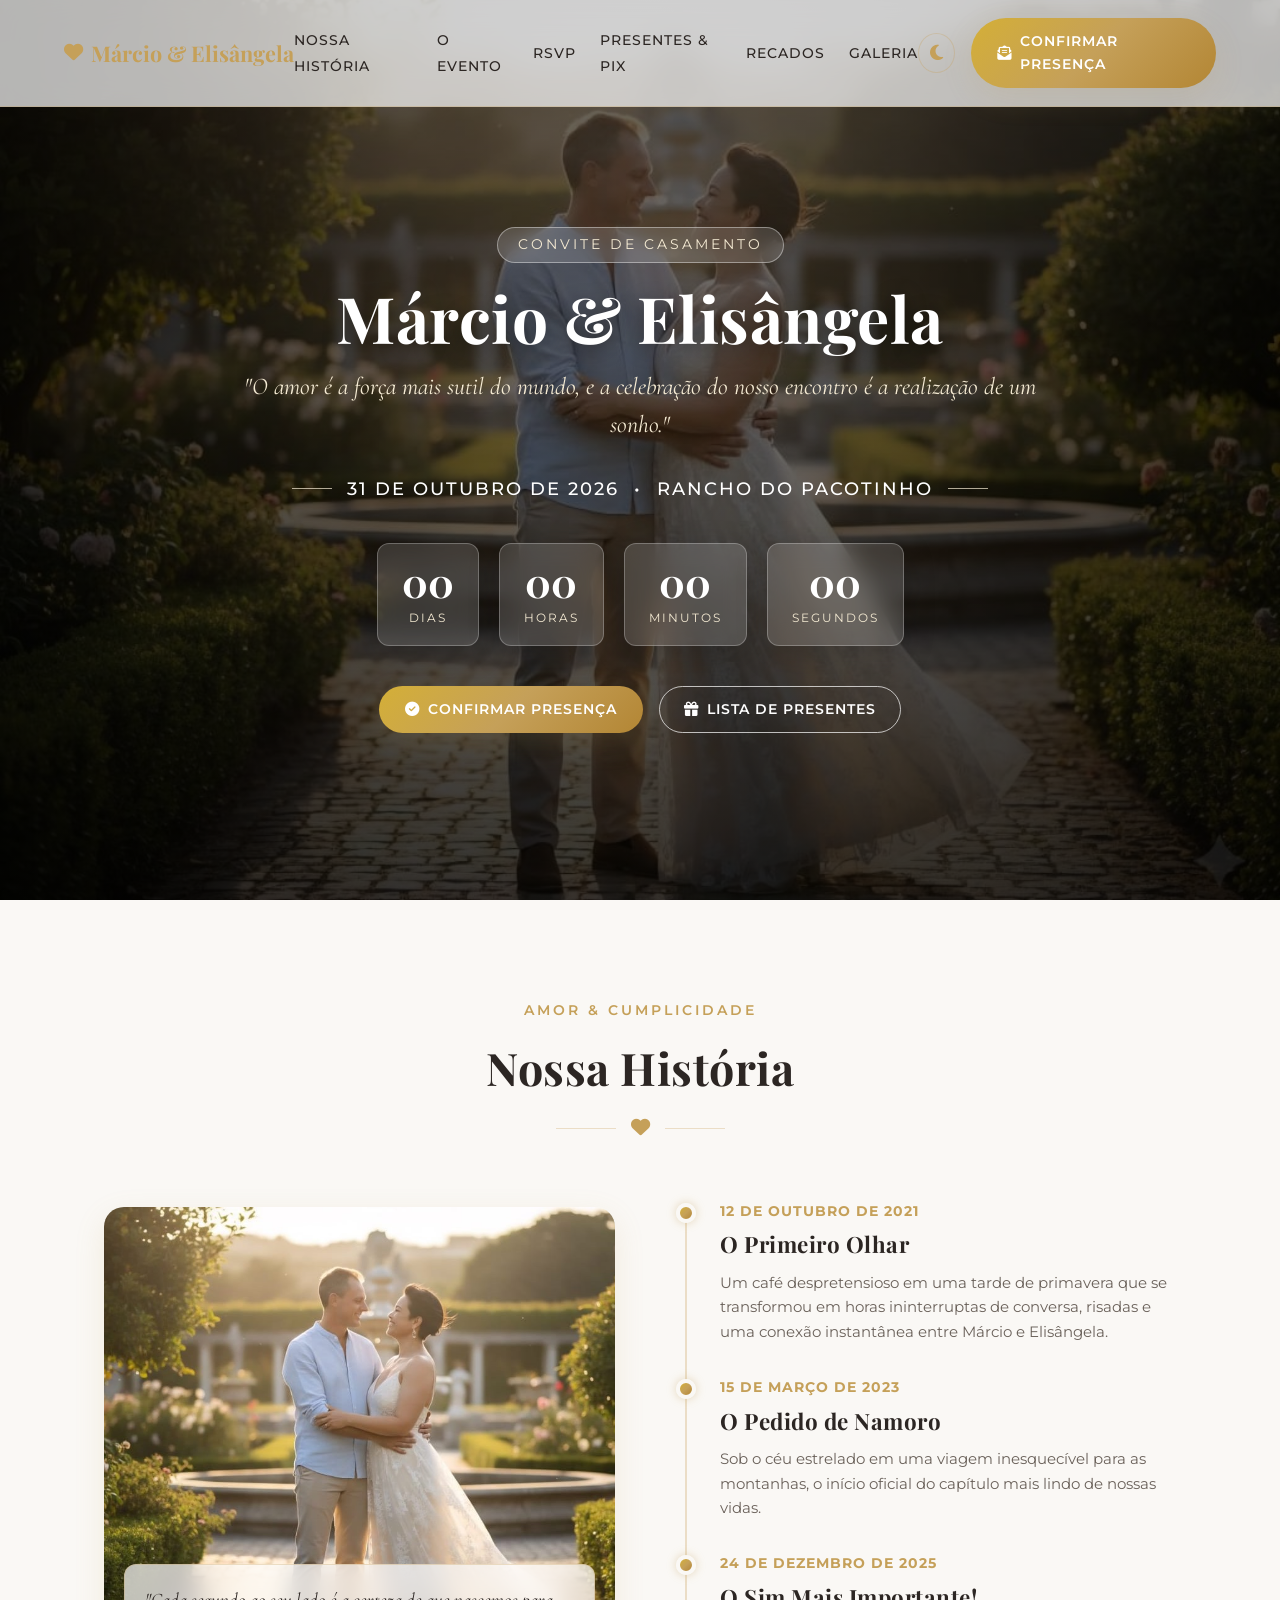
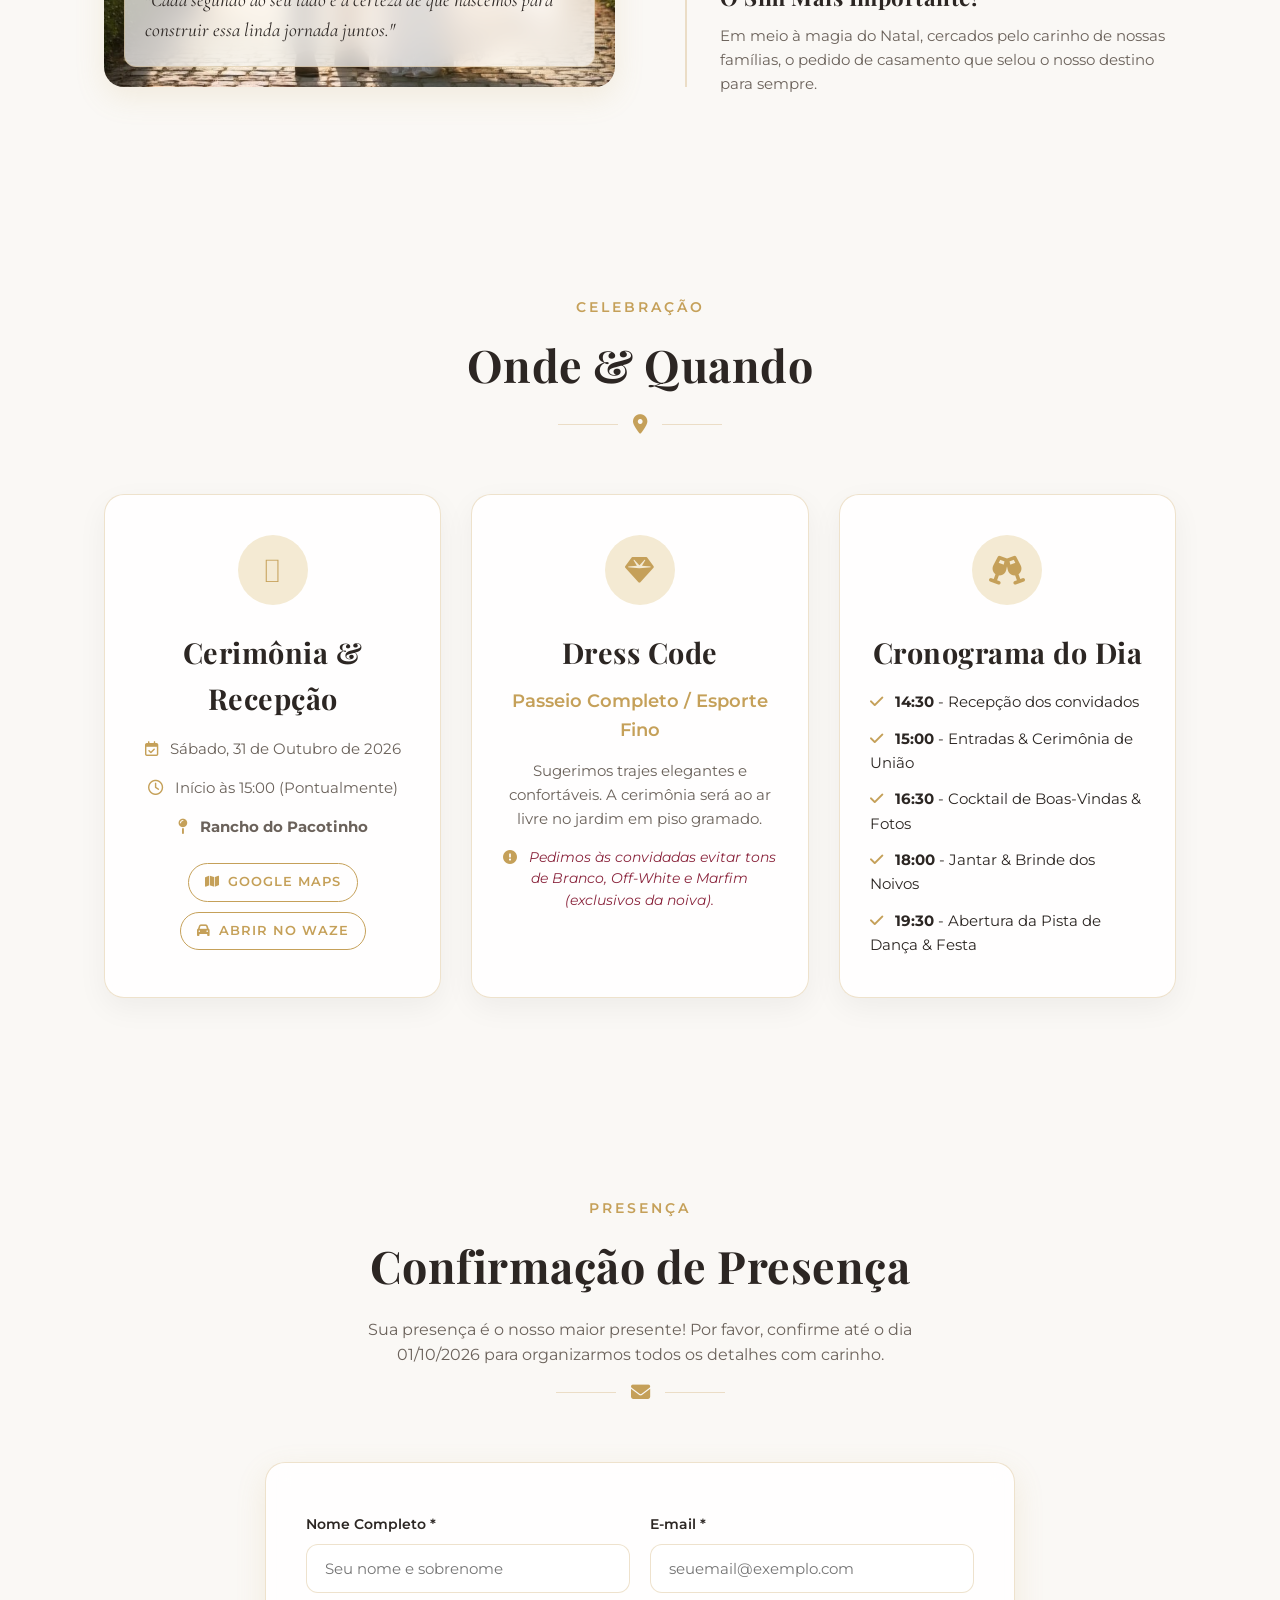
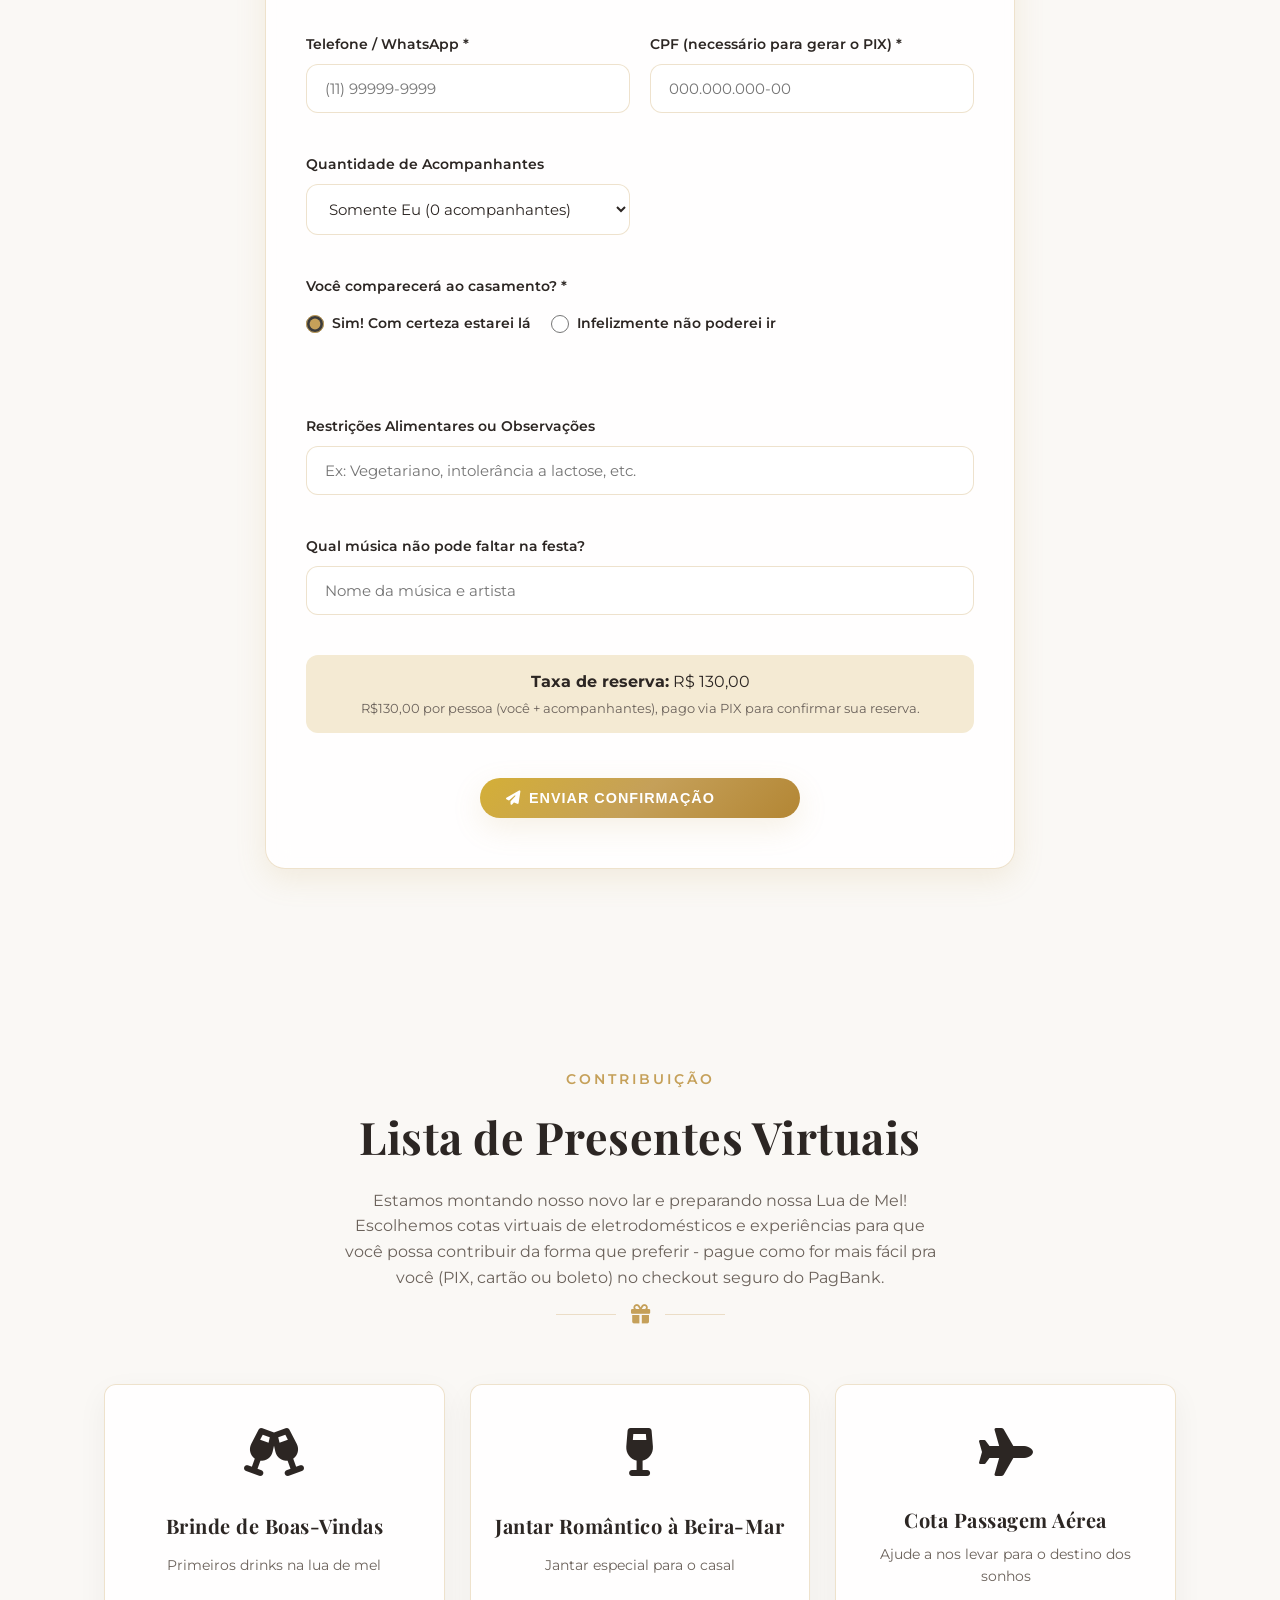
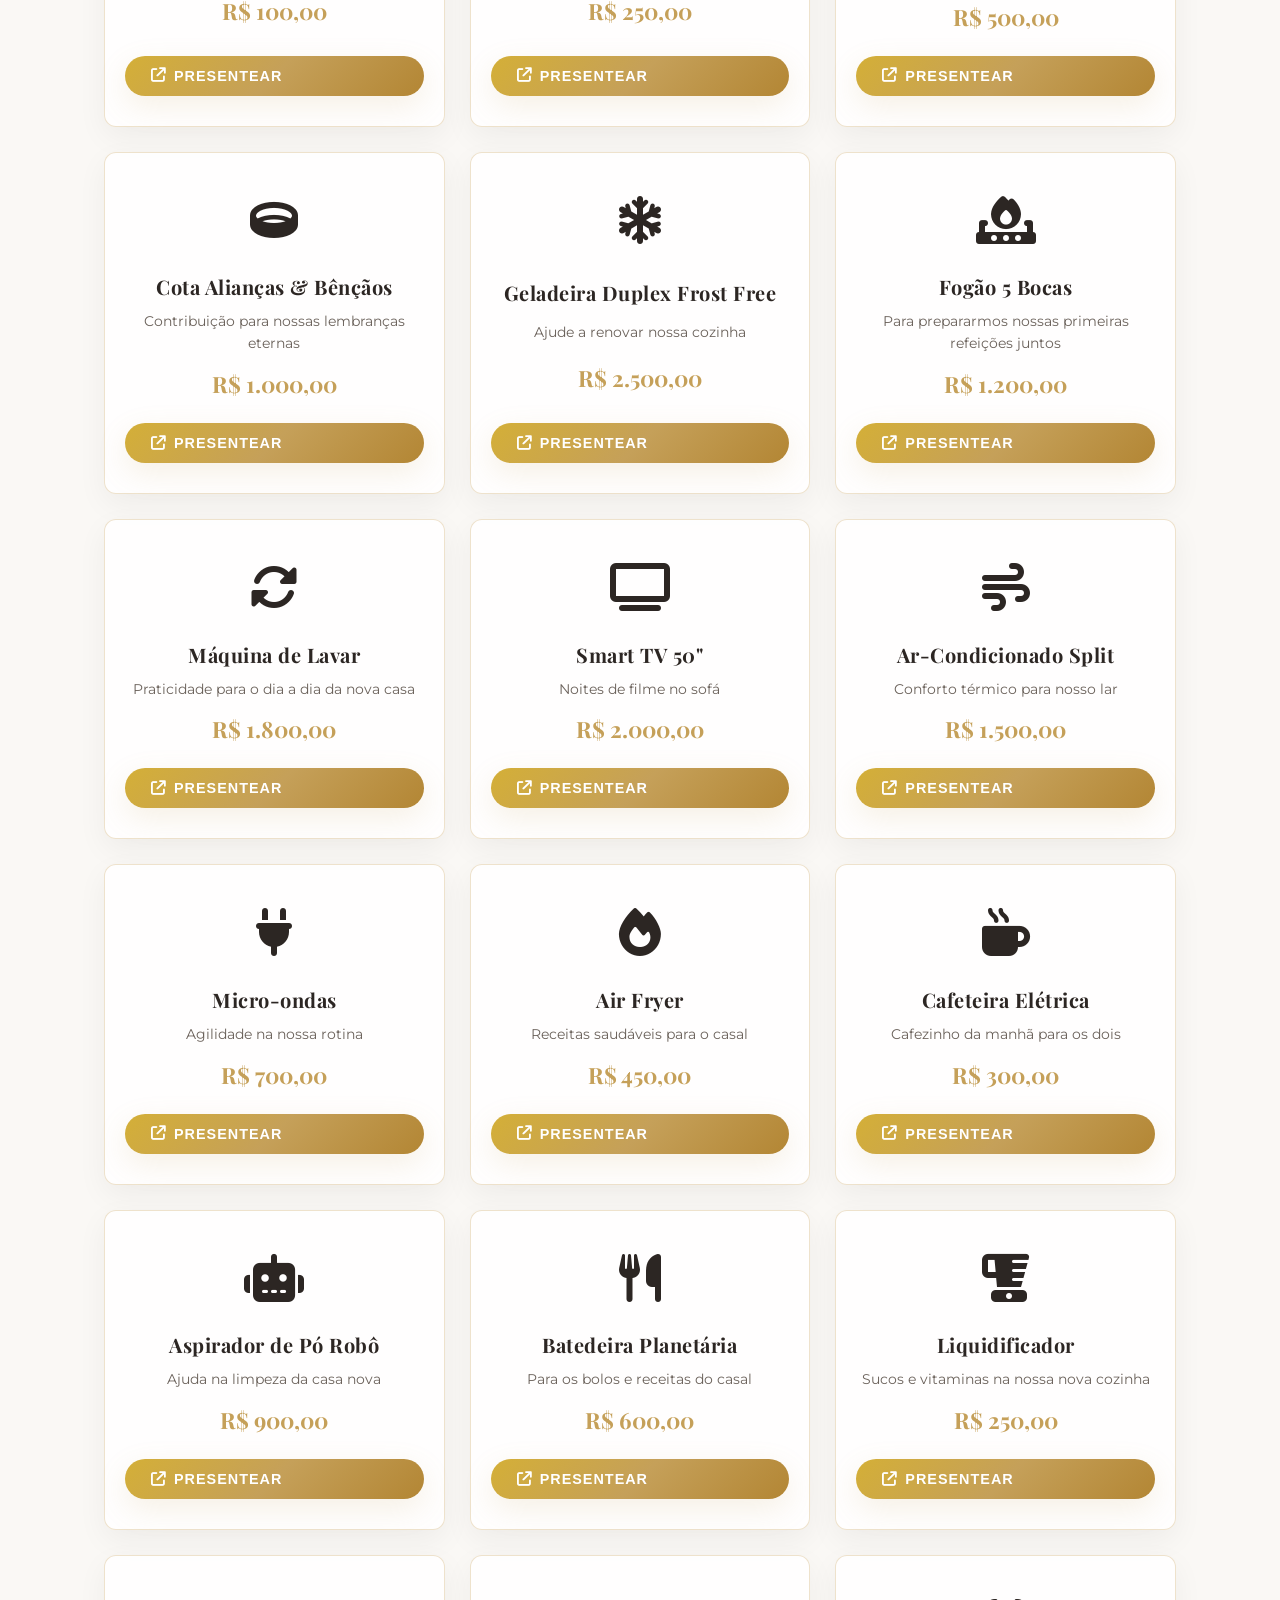
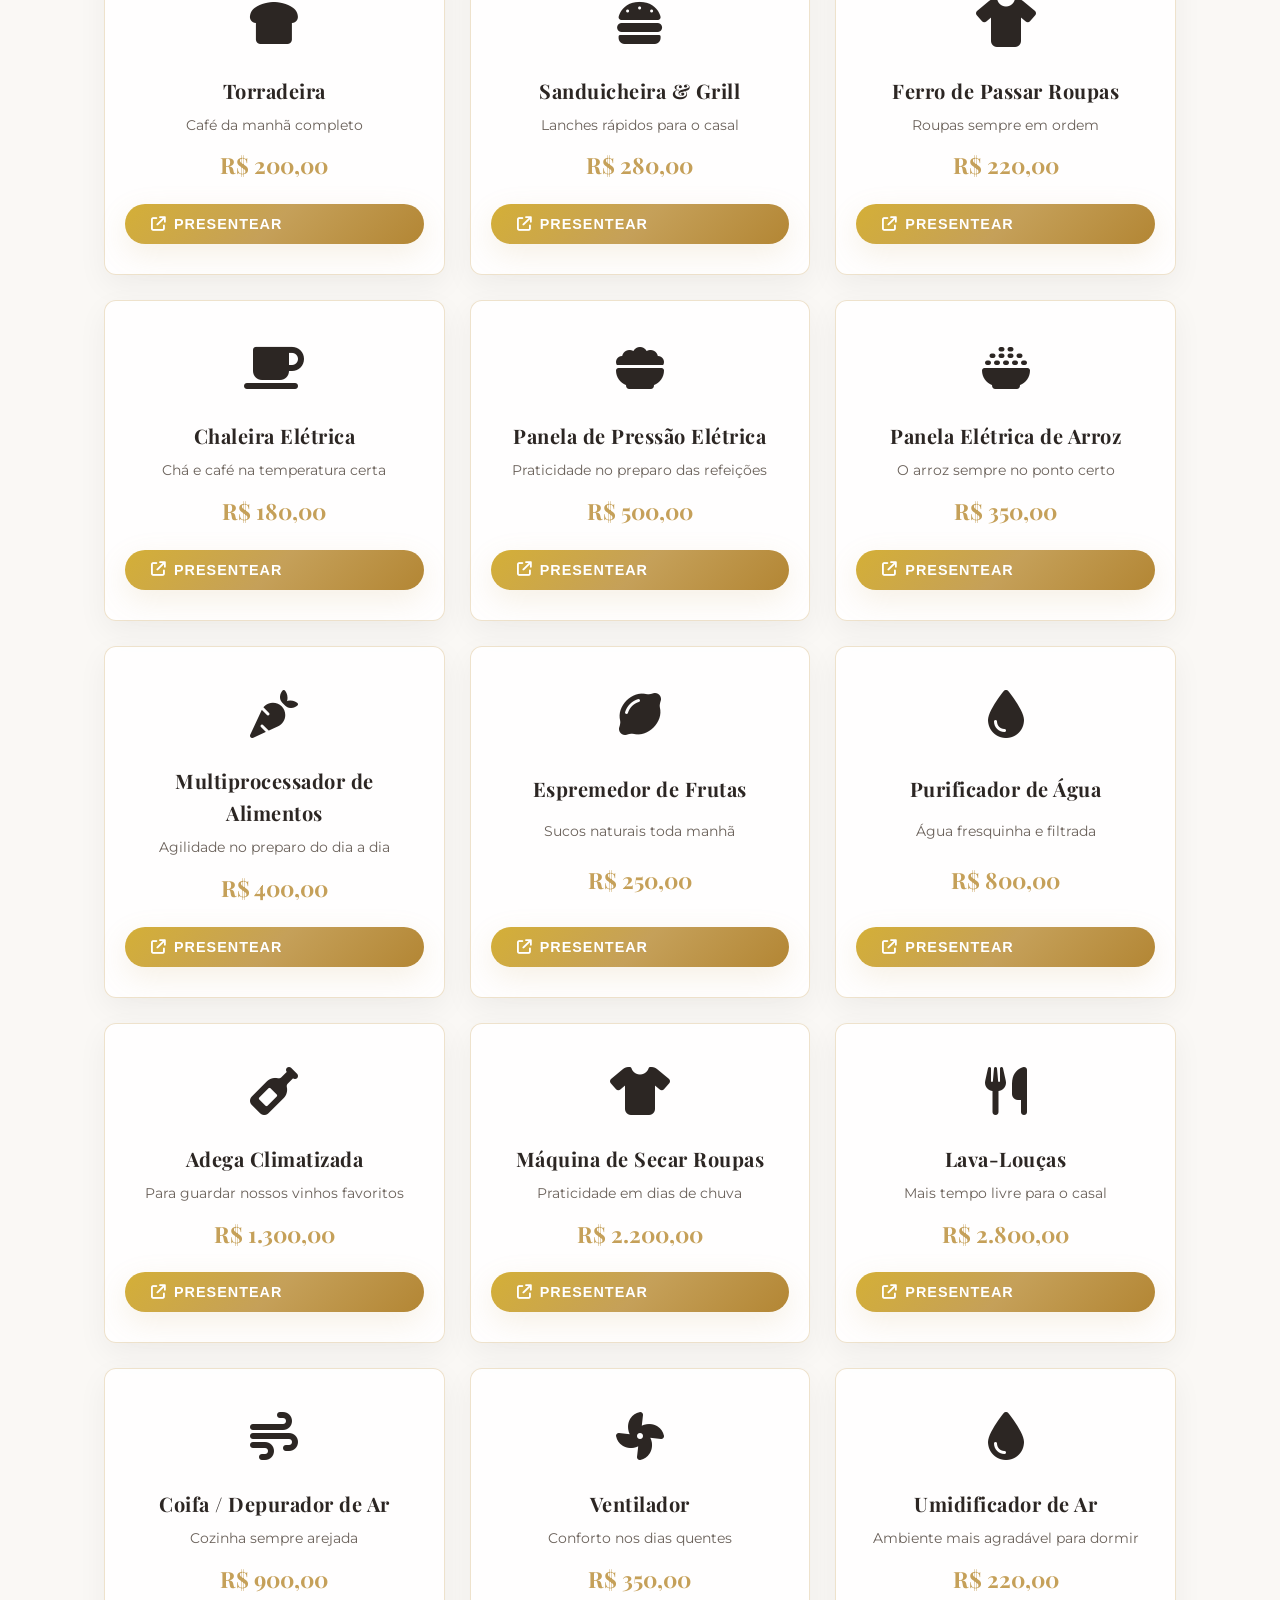
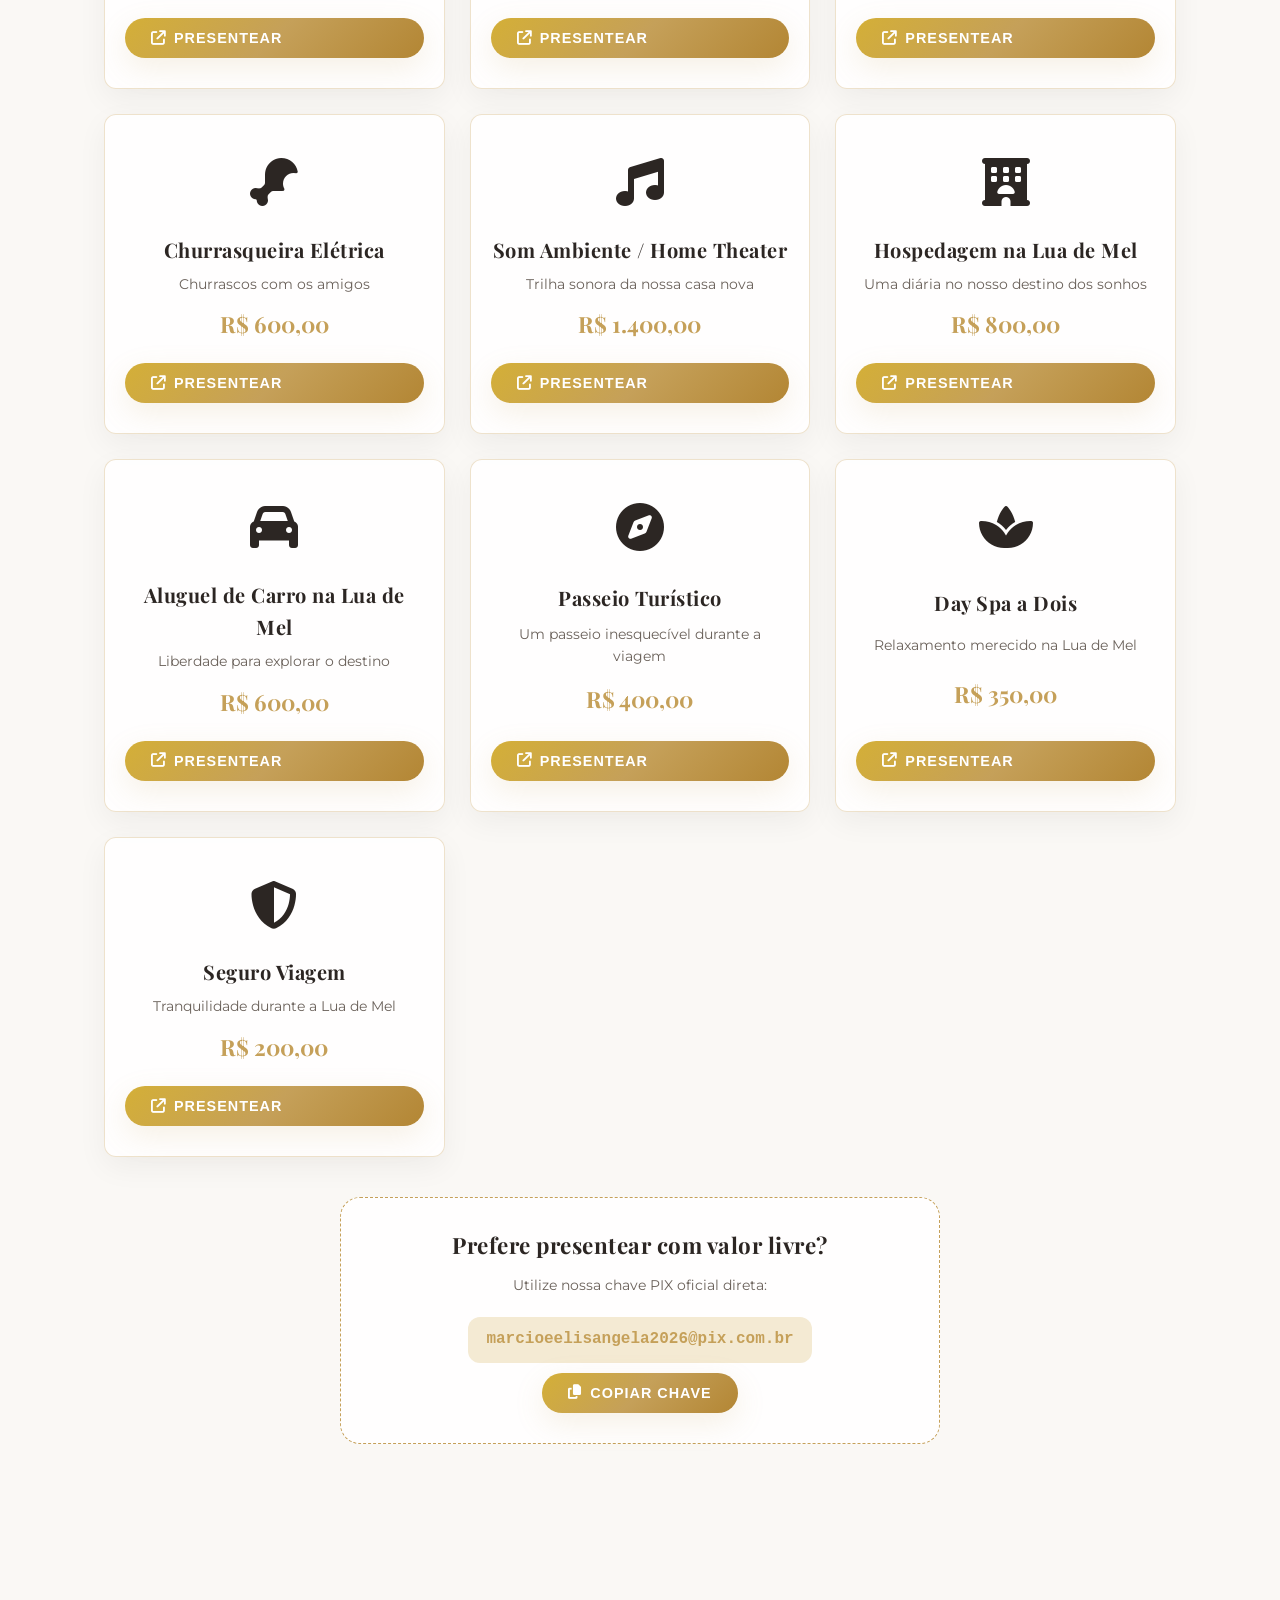
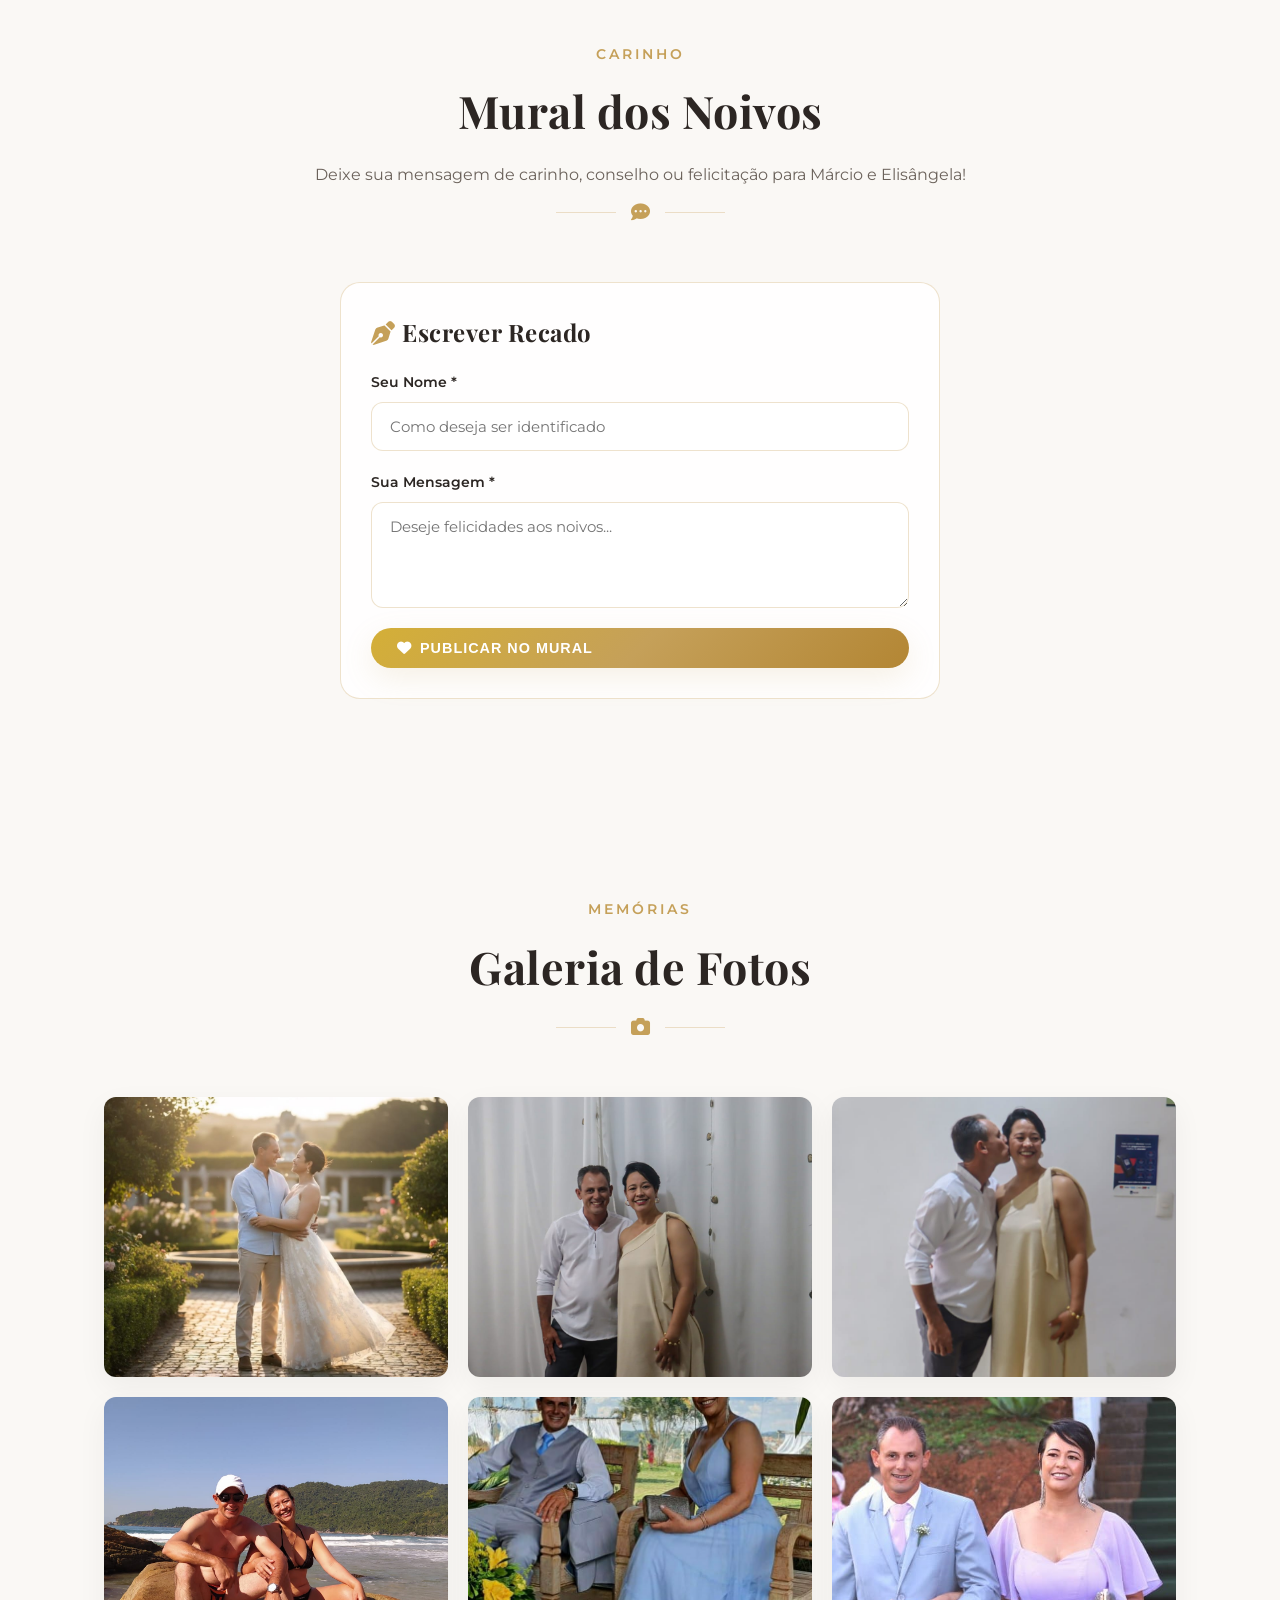
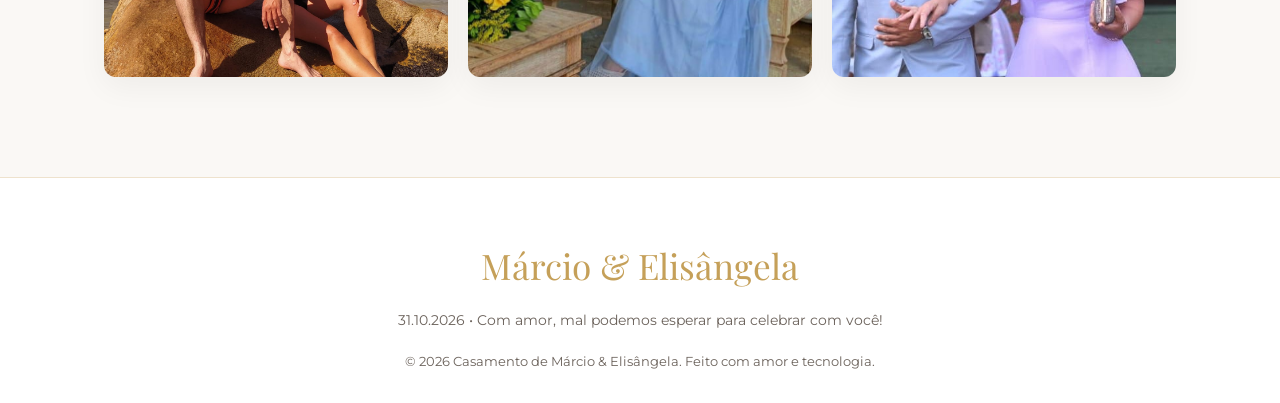
==== index.html @ 67a73fd5 "Site do casamento Márcio & Elisângela: RSVP com pagamento, presentes com PIX/checkout PagBank, mural" ====
<!DOCTYPE html>
<html lang="pt-BR" data-theme="light">
<head>
  <meta charset="UTF-8">
  <meta name="viewport" content="width=device-width, initial-scale=1.0">
  <title>Casamento de Márcio & Elisângela - Nossa União</title>
  <meta name="description" content="Site oficial do casamento de Márcio & Elisângela. Confirme sua presença (RSVP), veja a lista de presentes, local da cerimônia e mural dos noivos.">
  
  <!-- Font Awesome Icons -->
  <link rel="stylesheet" href="https://cdnjs.cloudflare.com/ajax/libs/font-awesome/6.4.0/css/all.min.css">
  
  <!-- Custom CSS -->
  <link rel="stylesheet" href="styles.css">
</head>
<body>

  <!-- Navigation Bar -->
  <header>
    <nav class="navbar" id="navbar">
      <a href="#hero" class="nav-brand">
        <i class="fa-solid fa-heart" style="font-size: 1.2rem;"></i> Márcio & Elisângela
      </a>
      
      <button class="mobile-toggle" id="mobile-toggle" aria-label="Abrir Menu">
        <i class="fa-solid fa-bars"></i>
      </button>

      <ul class="nav-links" id="nav-links">
        <li><a href="#historia">Nossa História</a></li>
        <li><a href="#evento">O Evento</a></li>
        <li><a href="#rsvp">RSVP</a></li>
        <li><a href="#presentes">Presentes & PIX</a></li>
        <li><a href="#mural">Recados</a></li>
        <li><a href="#galeria">Galeria</a></li>
      </ul>

      <div class="nav-actions">
        <button class="btn-theme" id="theme-toggle" title="Alternar Modo Escuro / Claro">
          <i class="fa-solid fa-moon"></i>
        </button>
        <a href="#rsvp" class="btn-primary" id="nav-rsvp-btn">
          <i class="fa-solid fa-envelope-open-text"></i> Confirmar Presença
        </a>
      </div>
    </nav>
  </header>

  <!-- Hero Section -->
  <section class="hero" id="hero">
    <div class="hero-overlay"></div>
    <div class="hero-content">
      <span class="hero-badge">CONVITE DE CASAMENTO</span>
      <h1 class="hero-title">Márcio & Elisângela</h1>
      <p class="hero-subtitle">"O amor é a força mais sutil do mundo, e a celebração do nosso encontro é a realização de um sonho."</p>
      
      <div class="hero-date">
        <span>31 de Outubro de 2026</span>
        <span>•</span>
        <span>Rancho do Pacotinho</span>
      </div>

      <!-- Live Countdown -->
      <div class="countdown-container">
        <div class="countdown-box">
          <div class="countdown-number" id="cd-days">00</div>
          <div class="countdown-label">Dias</div>
        </div>
        <div class="countdown-box">
          <div class="countdown-number" id="cd-hours">00</div>
          <div class="countdown-label">Horas</div>
        </div>
        <div class="countdown-box">
          <div class="countdown-number" id="cd-minutes">00</div>
          <div class="countdown-label">Minutos</div>
        </div>
        <div class="countdown-box">
          <div class="countdown-number" id="cd-seconds">00</div>
          <div class="countdown-label">Segundos</div>
        </div>
      </div>

      <div style="display: flex; justify-content: center; gap: 16px; flex-wrap: wrap;">
        <a href="#rsvp" class="btn-primary">
          <i class="fa-solid fa-check-circle"></i> Confirmar Presença
        </a>
        <a href="#presentes" class="btn-secondary" style="color: #FFF; border-color: rgba(255,255,255,0.7);">
          <i class="fa-solid fa-gift"></i> Lista de Presentes
        </a>
      </div>
    </div>
  </section>

  <!-- Nossa História Section -->
  <section class="section" id="historia">
    <div class="section-header">
      <span class="section-tag">AMOR & CUMPLICIDADE</span>
      <h2 class="section-title">Nossa História</h2>
      <div class="section-divider">
        <span></span><i class="fa-solid fa-heart"></i><span></span>
      </div>
    </div>

    <div class="story-grid">
      <div class="story-img-wrapper">
        <img src="fotos/principal.jpeg" alt="Márcio e Elisângela">
        <div class="story-card-overlay">
          <p class="font-garamond" style="font-size: 1.2rem; font-style: italic;">"Cada segundo ao seu lado é a certeza de que nascemos para construir essa linda jornada juntos."</p>
        </div>
      </div>

      <div class="timeline">
        <div class="timeline-item">
          <div class="timeline-dot"></div>
          <span class="timeline-date">12 de Outubro de 2021</span>
          <h3 class="timeline-title">O Primeiro Olhar</h3>
          <p class="timeline-desc">Um café despretensioso em uma tarde de primavera que se transformou em horas ininterruptas de conversa, risadas e uma conexão instantânea entre Márcio e Elisângela.</p>
        </div>

        <div class="timeline-item">
          <div class="timeline-dot"></div>
          <span class="timeline-date">15 de Março de 2023</span>
          <h3 class="timeline-title">O Pedido de Namoro</h3>
          <p class="timeline-desc">Sob o céu estrelado em uma viagem inesquecível para as montanhas, o início oficial do capítulo mais lindo de nossas vidas.</p>
        </div>

        <div class="timeline-item">
          <div class="timeline-dot"></div>
          <span class="timeline-date">24 de Dezembro de 2025</span>
          <h3 class="timeline-title">O Sim Mais Importante!</h3>
          <p class="timeline-desc">Em meio à magia do Natal, cercados pelo carinho de nossas famílias, o pedido de casamento que selou o nosso destino para sempre.</p>
        </div>
      </div>
    </div>
  </section>

  <!-- O Evento & Programação Section -->
  <section class="section" id="evento">
    <div class="section-header">
      <span class="section-tag">CELEBRAÇÃO</span>
      <h2 class="section-title">Onde & Quando</h2>
      <div class="section-divider">
        <span></span><i class="fa-solid fa-location-dot"></i><span></span>
      </div>
    </div>

    <div class="event-grid">
      <!-- Card Cerimônia & Festa -->
      <div class="event-card">
        <div class="event-icon"><i class="fa-solid fa-heart font-serif"></i></div>
        <h3>Cerimônia & Recepção</h3>
        <p class="event-info"><i class="fa-regular fa-calendar-check"></i> Sábado, 31 de Outubro de 2026</p>
        <p class="event-info"><i class="fa-regular fa-clock"></i> Início às 15:00 (Pontualmente)</p>
        <p class="event-info"><i class="fa-solid fa-map-pin"></i> <strong>Rancho do Pacotinho</strong></p>

        <div style="display: flex; gap: 10px; justify-content: center; margin-top: 24px; flex-wrap: wrap;">
          <a href="https://www.google.com/maps/dir/-21.7757602,-46.6029821/-21.1274199,-45.5759799/@-21.4663804,-46.7432528,9z/data=!3m1!4b1!4m4!4m3!1m1!4e1!1m0?entry=ttu&g_ep=EgoyMDI2MDcxOS4wIKXMDSoASAFQAw%3D%3D" target="_blank" class="btn-secondary" style="font-size: 0.8rem; padding: 8px 16px;">
            <i class="fa-solid fa-map"></i> Google Maps
          </a>
          <a href="https://waze.com/ul?ll=-21.1274199,-45.5759799&navigate=yes" target="_blank" class="btn-secondary" style="font-size: 0.8rem; padding: 8px 16px;">
            <i class="fa-solid fa-car"></i> Abrir no Waze
          </a>
        </div>
      </div>

      <!-- Card Traje & Dicas -->
      <div class="event-card">
        <div class="event-icon"><i class="fa-solid fa-gem"></i></div>
        <h3>Dress Code</h3>
        <p style="font-weight: 600; color: var(--gold-primary); font-size: 1.1rem; margin-bottom: 10px;">Passeio Completo / Esporte Fino</p>
        <p class="event-info">Sugerimos trajes elegantes e confortáveis. A cerimônia será ao ar livre no jardim em piso gramado.</p>
        <p class="event-info" style="font-size: 0.85rem; font-style: italic; color: var(--rose-accent);">
          <i class="fa-solid fa-circle-exclamation"></i> Pedimos às convidadas evitar tons de Branco, Off-White e Marfim (exclusivos da noiva).
        </p>
      </div>

      <!-- Card Cronograma -->
      <div class="event-card">
        <div class="event-icon"><i class="fa-solid fa-champagne-glasses"></i></div>
        <h3>Cronograma do Dia</h3>
        <ul style="list-style: none; text-align: left; margin-top: 15px; display: flex; flex-direction: column; gap: 12px; font-size: 0.95rem;">
          <li><i class="fa-solid fa-check" style="color: var(--gold-primary); margin-right: 8px;"></i> <strong>14:30</strong> - Recepção dos convidados</li>
          <li><i class="fa-solid fa-check" style="color: var(--gold-primary); margin-right: 8px;"></i> <strong>15:00</strong> - Entradas & Cerimônia de União</li>
          <li><i class="fa-solid fa-check" style="color: var(--gold-primary); margin-right: 8px;"></i> <strong>16:30</strong> - Cocktail de Boas-Vindas & Fotos</li>
          <li><i class="fa-solid fa-check" style="color: var(--gold-primary); margin-right: 8px;"></i> <strong>18:00</strong> - Jantar & Brinde dos Noivos</li>
          <li><i class="fa-solid fa-check" style="color: var(--gold-primary); margin-right: 8px;"></i> <strong>19:30</strong> - Abertura da Pista de Dança & Festa</li>
        </ul>
      </div>
    </div>
  </section>

  <!-- RSVP Section -->
  <section class="section" id="rsvp">
    <div class="section-header">
      <span class="section-tag">PRESENÇA</span>
      <h2 class="section-title">Confirmação de Presença</h2>
      <p style="color: var(--text-muted); max-width: 600px; margin: 10px auto 0;">Sua presença é o nosso maior presente! Por favor, confirme até o dia 01/10/2026 para organizarmos todos os detalhes com carinho.</p>
      <div class="section-divider" style="margin-top: 15px;">
        <span></span><i class="fa-solid fa-envelope"></i><span></span>
      </div>
    </div>

    <div class="rsvp-wrapper">
      <form id="rsvp-form">
        <div class="form-grid">
          <div class="form-group">
            <label for="rsvp-name">Nome Completo *</label>
            <input type="text" id="rsvp-name" class="form-control" placeholder="Seu nome e sobrenome" required>
          </div>

          <div class="form-group">
            <label for="rsvp-email">E-mail *</label>
            <input type="email" id="rsvp-email" class="form-control" placeholder="seuemail@exemplo.com" required>
          </div>

          <div class="form-group">
            <label for="rsvp-phone">Telefone / WhatsApp *</label>
            <input type="tel" id="rsvp-phone" class="form-control" placeholder="(11) 99999-9999" required>
          </div>

          <div class="form-group">
            <label for="rsvp-cpf">CPF (necessário para gerar o PIX) *</label>
            <input type="text" id="rsvp-cpf" class="form-control" placeholder="000.000.000-00" required>
          </div>

          <div class="form-group">
            <label for="rsvp-guests">Quantidade de Acompanhantes</label>
            <select id="rsvp-guests" class="form-control">
              <option value="0">Somente Eu (0 acompanhantes)</option>
              <option value="1">+ 1 Acompanhante</option>
              <option value="2">+ 2 Acompanhantes</option>
              <option value="3">+ 3 Acompanhantes</option>
            </select>
          </div>

          <div class="form-group full-width">
            <label>Você comparecerá ao casamento? *</label>
            <div class="radio-group">
              <label class="radio-label">
                <input type="radio" name="attendance" value="Sim" checked>
                <span>Sim! Com certeza estarei lá</span>
              </label>
              <label class="radio-label">
                <input type="radio" name="attendance" value="Não">
                <span>Infelizmente não poderei ir</span>
              </label>
            </div>
          </div>

          <div class="form-group full-width" id="rsvp-companions-wrapper"></div>

          <div class="form-group full-width">
            <label for="rsvp-diet">Restrições Alimentares ou Observações</label>
            <input type="text" id="rsvp-diet" class="form-control" placeholder="Ex: Vegetariano, intolerância a lactose, etc.">
          </div>

          <div class="form-group full-width">
            <label for="rsvp-song">Qual música não pode faltar na festa?</label>
            <input type="text" id="rsvp-song" class="form-control" placeholder="Nome da música e artista">
          </div>

          <div class="form-group full-width" id="rsvp-total-wrapper" style="display:none; text-align:center; background: var(--gold-light); border-radius: var(--radius-md); padding: 14px;">
            <strong>Taxa de reserva:</strong> <span id="rsvp-total-amount">R$ 130,00</span>
            <p style="font-size:0.8rem; color: var(--text-muted); margin-top:4px;">R$130,00 por pessoa (você + acompanhantes), pago via PIX para confirmar sua reserva.</p>
          </div>
        </div>

        <div style="text-align: center; margin-top: 25px;">
          <button type="submit" class="btn-primary" style="width: 100%; max-width: 320px;">
            <i class="fa-solid fa-paper-plane"></i> Enviar Confirmação
          </button>
        </div>
      </form>
    </div>
  </section>

  <!-- Lista de Presentes & PIX Section -->
  <section class="section" id="presentes">
    <div class="section-header">
      <span class="section-tag">CONTRIBUIÇÃO</span>
      <h2 class="section-title">Lista de Presentes Virtuais</h2>
      <p style="color: var(--text-muted); max-width: 600px; margin: 10px auto 0;">Estamos montando nosso novo lar e preparando nossa Lua de Mel! Escolhemos cotas virtuais de eletrodomésticos e experiências para que você possa contribuir da forma que preferir - pague como for mais fácil pra você (PIX, cartão ou boleto) no checkout seguro do PagBank.</p>
      <div class="section-divider" style="margin-top: 15px;">
        <span></span><i class="fa-solid fa-gift"></i><span></span>
      </div>
    </div>

    <div class="gifts-grid">
      <!-- Item 1 -->
      <div class="gift-card">
        <div class="gift-emoji"><i class="fa-solid fa-champagne-glasses"></i></div>
        <h3 class="gift-title">Brinde de Boas-Vindas</h3>
        <p style="font-size: 0.85rem; color: var(--text-muted); margin-bottom: 12px;">Primeiros drinks na lua de mel</p>
        <div class="gift-price">R$ 100,00</div>
        <button class="btn-primary btn-gift-pix" data-title="Brinde de Boas-Vindas" data-val="100.00">
          <i class="fa-solid fa-arrow-up-right-from-square"></i> Presentear
        </button>
      </div>

      <!-- Item 2 -->
      <div class="gift-card">
        <div class="gift-emoji"><i class="fa-solid fa-wine-glass"></i></div>
        <h3 class="gift-title">Jantar Romântico à Beira-Mar</h3>
        <p style="font-size: 0.85rem; color: var(--text-muted); margin-bottom: 12px;">Jantar especial para o casal</p>
        <div class="gift-price">R$ 250,00</div>
        <button class="btn-primary btn-gift-pix" data-title="Jantar Romântico à Beira-Mar" data-val="250.00">
          <i class="fa-solid fa-arrow-up-right-from-square"></i> Presentear
        </button>
      </div>

      <!-- Item 3 -->
      <div class="gift-card">
        <div class="gift-emoji"><i class="fa-solid fa-plane"></i></div>
        <h3 class="gift-title">Cota Passagem Aérea</h3>
        <p style="font-size: 0.85rem; color: var(--text-muted); margin-bottom: 12px;">Ajude a nos levar para o destino dos sonhos</p>
        <div class="gift-price">R$ 500,00</div>
        <button class="btn-primary btn-gift-pix" data-title="Cota Passagem Aérea" data-val="500.00">
          <i class="fa-solid fa-arrow-up-right-from-square"></i> Presentear
        </button>
      </div>

      <!-- Item 4 -->
      <div class="gift-card">
        <div class="gift-emoji"><i class="fa-solid fa-ring"></i></div>
        <h3 class="gift-title">Cota Alianças & Bênçãos</h3>
        <p style="font-size: 0.85rem; color: var(--text-muted); margin-bottom: 12px;">Contribuição para nossas lembranças eternas</p>
        <div class="gift-price">R$ 1.000,00</div>
        <button class="btn-primary btn-gift-pix" data-title="Cota Alianças" data-val="1000.00">
          <i class="fa-solid fa-arrow-up-right-from-square"></i> Presentear
        </button>
      </div>

      <!-- Item 5 -->
      <div class="gift-card">
        <div class="gift-emoji"><i class="fa-solid fa-snowflake"></i></div>
        <h3 class="gift-title">Geladeira Duplex Frost Free</h3>
        <p style="font-size: 0.85rem; color: var(--text-muted); margin-bottom: 12px;">Ajude a renovar nossa cozinha</p>
        <div class="gift-price">R$ 2.500,00</div>
        <button class="btn-primary btn-gift-pix" data-title="Geladeira Duplex Frost Free" data-val="2500.00">
          <i class="fa-solid fa-arrow-up-right-from-square"></i> Presentear
        </button>
      </div>

      <!-- Item 6 -->
      <div class="gift-card">
        <div class="gift-emoji"><i class="fa-solid fa-fire-burner"></i></div>
        <h3 class="gift-title">Fogão 5 Bocas</h3>
        <p style="font-size: 0.85rem; color: var(--text-muted); margin-bottom: 12px;">Para prepararmos nossas primeiras refeições juntos</p>
        <div class="gift-price">R$ 1.200,00</div>
        <button class="btn-primary btn-gift-pix" data-title="Fogão 5 Bocas" data-val="1200.00">
          <i class="fa-solid fa-arrow-up-right-from-square"></i> Presentear
        </button>
      </div>

      <!-- Item 7 -->
      <div class="gift-card">
        <div class="gift-emoji"><i class="fa-solid fa-rotate"></i></div>
        <h3 class="gift-title">Máquina de Lavar</h3>
        <p style="font-size: 0.85rem; color: var(--text-muted); margin-bottom: 12px;">Praticidade para o dia a dia da nova casa</p>
        <div class="gift-price">R$ 1.800,00</div>
        <button class="btn-primary btn-gift-pix" data-title="Máquina de Lavar" data-val="1800.00">
          <i class="fa-solid fa-arrow-up-right-from-square"></i> Presentear
        </button>
      </div>

      <!-- Item 8 -->
      <div class="gift-card">
        <div class="gift-emoji"><i class="fa-solid fa-tv"></i></div>
        <h3 class="gift-title">Smart TV 50"</h3>
        <p style="font-size: 0.85rem; color: var(--text-muted); margin-bottom: 12px;">Noites de filme no sofá</p>
        <div class="gift-price">R$ 2.000,00</div>
        <button class="btn-primary btn-gift-pix" data-title="Smart TV 50 polegadas" data-val="2000.00">
          <i class="fa-solid fa-arrow-up-right-from-square"></i> Presentear
        </button>
      </div>

      <!-- Item 9 -->
      <div class="gift-card">
        <div class="gift-emoji"><i class="fa-solid fa-wind"></i></div>
        <h3 class="gift-title">Ar-Condicionado Split</h3>
        <p style="font-size: 0.85rem; color: var(--text-muted); margin-bottom: 12px;">Conforto térmico para nosso lar</p>
        <div class="gift-price">R$ 1.500,00</div>
        <button class="btn-primary btn-gift-pix" data-title="Ar-Condicionado Split" data-val="1500.00">
          <i class="fa-solid fa-arrow-up-right-from-square"></i> Presentear
        </button>
      </div>

      <!-- Item 10 -->
      <div class="gift-card">
        <div class="gift-emoji"><i class="fa-solid fa-plug"></i></div>
        <h3 class="gift-title">Micro-ondas</h3>
        <p style="font-size: 0.85rem; color: var(--text-muted); margin-bottom: 12px;">Agilidade na nossa rotina</p>
        <div class="gift-price">R$ 700,00</div>
        <button class="btn-primary btn-gift-pix" data-title="Micro-ondas" data-val="700.00">
          <i class="fa-solid fa-arrow-up-right-from-square"></i> Presentear
        </button>
      </div>

      <!-- Item 11 -->
      <div class="gift-card">
        <div class="gift-emoji"><i class="fa-solid fa-fire"></i></div>
        <h3 class="gift-title">Air Fryer</h3>
        <p style="font-size: 0.85rem; color: var(--text-muted); margin-bottom: 12px;">Receitas saudáveis para o casal</p>
        <div class="gift-price">R$ 450,00</div>
        <button class="btn-primary btn-gift-pix" data-title="Air Fryer" data-val="450.00">
          <i class="fa-solid fa-arrow-up-right-from-square"></i> Presentear
        </button>
      </div>

      <!-- Item 12 -->
      <div class="gift-card">
        <div class="gift-emoji"><i class="fa-solid fa-mug-hot"></i></div>
        <h3 class="gift-title">Cafeteira Elétrica</h3>
        <p style="font-size: 0.85rem; color: var(--text-muted); margin-bottom: 12px;">Cafezinho da manhã para os dois</p>
        <div class="gift-price">R$ 300,00</div>
        <button class="btn-primary btn-gift-pix" data-title="Cafeteira Elétrica" data-val="300.00">
          <i class="fa-solid fa-arrow-up-right-from-square"></i> Presentear
        </button>
      </div>

      <!-- Item 13 -->
      <div class="gift-card">
        <div class="gift-emoji"><i class="fa-solid fa-robot"></i></div>
        <h3 class="gift-title">Aspirador de Pó Robô</h3>
        <p style="font-size: 0.85rem; color: var(--text-muted); margin-bottom: 12px;">Ajuda na limpeza da casa nova</p>
        <div class="gift-price">R$ 900,00</div>
        <button class="btn-primary btn-gift-pix" data-title="Aspirador de Pó Robô" data-val="900.00">
          <i class="fa-solid fa-arrow-up-right-from-square"></i> Presentear
        </button>
      </div>

      <!-- Item 14 -->
      <div class="gift-card">
        <div class="gift-emoji"><i class="fa-solid fa-utensils"></i></div>
        <h3 class="gift-title">Batedeira Planetária</h3>
        <p style="font-size: 0.85rem; color: var(--text-muted); margin-bottom: 12px;">Para os bolos e receitas do casal</p>
        <div class="gift-price">R$ 600,00</div>
        <button class="btn-primary btn-gift-pix" data-title="Batedeira Planetária" data-val="600.00">
          <i class="fa-solid fa-arrow-up-right-from-square"></i> Presentear
        </button>
      </div>

      <!-- Item 15 -->
      <div class="gift-card">
        <div class="gift-emoji"><i class="fa-solid fa-blender"></i></div>
        <h3 class="gift-title">Liquidificador</h3>
        <p style="font-size: 0.85rem; color: var(--text-muted); margin-bottom: 12px;">Sucos e vitaminas na nossa nova cozinha</p>
        <div class="gift-price">R$ 250,00</div>
        <button class="btn-primary btn-gift-pix" data-title="Liquidificador" data-val="250.00">
          <i class="fa-solid fa-arrow-up-right-from-square"></i> Presentear
        </button>
      </div>

      <!-- Item 16 -->
      <div class="gift-card">
        <div class="gift-emoji"><i class="fa-solid fa-bread-slice"></i></div>
        <h3 class="gift-title">Torradeira</h3>
        <p style="font-size: 0.85rem; color: var(--text-muted); margin-bottom: 12px;">Café da manhã completo</p>
        <div class="gift-price">R$ 200,00</div>
        <button class="btn-primary btn-gift-pix" data-title="Torradeira" data-val="200.00">
          <i class="fa-solid fa-arrow-up-right-from-square"></i> Presentear
        </button>
      </div>

      <!-- Item 17 -->
      <div class="gift-card">
        <div class="gift-emoji"><i class="fa-solid fa-burger"></i></div>
        <h3 class="gift-title">Sanduicheira & Grill</h3>
        <p style="font-size: 0.85rem; color: var(--text-muted); margin-bottom: 12px;">Lanches rápidos para o casal</p>
        <div class="gift-price">R$ 280,00</div>
        <button class="btn-primary btn-gift-pix" data-title="Sanduicheira & Grill" data-val="280.00">
          <i class="fa-solid fa-arrow-up-right-from-square"></i> Presentear
        </button>
      </div>

      <!-- Item 18 -->
      <div class="gift-card">
        <div class="gift-emoji"><i class="fa-solid fa-shirt"></i></div>
        <h3 class="gift-title">Ferro de Passar Roupas</h3>
        <p style="font-size: 0.85rem; color: var(--text-muted); margin-bottom: 12px;">Roupas sempre em ordem</p>
        <div class="gift-price">R$ 220,00</div>
        <button class="btn-primary btn-gift-pix" data-title="Ferro de Passar Roupas" data-val="220.00">
          <i class="fa-solid fa-arrow-up-right-from-square"></i> Presentear
        </button>
      </div>

      <!-- Item 19 -->
      <div class="gift-card">
        <div class="gift-emoji"><i class="fa-solid fa-mug-saucer"></i></div>
        <h3 class="gift-title">Chaleira Elétrica</h3>
        <p style="font-size: 0.85rem; color: var(--text-muted); margin-bottom: 12px;">Chá e café na temperatura certa</p>
        <div class="gift-price">R$ 180,00</div>
        <button class="btn-primary btn-gift-pix" data-title="Chaleira Elétrica" data-val="180.00">
          <i class="fa-solid fa-arrow-up-right-from-square"></i> Presentear
        </button>
      </div>

      <!-- Item 20 -->
      <div class="gift-card">
        <div class="gift-emoji"><i class="fa-solid fa-bowl-food"></i></div>
        <h3 class="gift-title">Panela de Pressão Elétrica</h3>
        <p style="font-size: 0.85rem; color: var(--text-muted); margin-bottom: 12px;">Praticidade no preparo das refeições</p>
        <div class="gift-price">R$ 500,00</div>
        <button class="btn-primary btn-gift-pix" data-title="Panela de Pressão Elétrica" data-val="500.00">
          <i class="fa-solid fa-arrow-up-right-from-square"></i> Presentear
        </button>
      </div>

      <!-- Item 21 -->
      <div class="gift-card">
        <div class="gift-emoji"><i class="fa-solid fa-bowl-rice"></i></div>
        <h3 class="gift-title">Panela Elétrica de Arroz</h3>
        <p style="font-size: 0.85rem; color: var(--text-muted); margin-bottom: 12px;">O arroz sempre no ponto certo</p>
        <div class="gift-price">R$ 350,00</div>
        <button class="btn-primary btn-gift-pix" data-title="Panela Elétrica de Arroz" data-val="350.00">
          <i class="fa-solid fa-arrow-up-right-from-square"></i> Presentear
        </button>
      </div>

      <!-- Item 22 -->
      <div class="gift-card">
        <div class="gift-emoji"><i class="fa-solid fa-carrot"></i></div>
        <h3 class="gift-title">Multiprocessador de Alimentos</h3>
        <p style="font-size: 0.85rem; color: var(--text-muted); margin-bottom: 12px;">Agilidade no preparo do dia a dia</p>
        <div class="gift-price">R$ 400,00</div>
        <button class="btn-primary btn-gift-pix" data-title="Multiprocessador de Alimentos" data-val="400.00">
          <i class="fa-solid fa-arrow-up-right-from-square"></i> Presentear
        </button>
      </div>

      <!-- Item 23 -->
      <div class="gift-card">
        <div class="gift-emoji"><i class="fa-solid fa-lemon"></i></div>
        <h3 class="gift-title">Espremedor de Frutas</h3>
        <p style="font-size: 0.85rem; color: var(--text-muted); margin-bottom: 12px;">Sucos naturais toda manhã</p>
        <div class="gift-price">R$ 250,00</div>
        <button class="btn-primary btn-gift-pix" data-title="Espremedor de Frutas" data-val="250.00">
          <i class="fa-solid fa-arrow-up-right-from-square"></i> Presentear
        </button>
      </div>

      <!-- Item 24 -->
      <div class="gift-card">
        <div class="gift-emoji"><i class="fa-solid fa-droplet"></i></div>
        <h3 class="gift-title">Purificador de Água</h3>
        <p style="font-size: 0.85rem; color: var(--text-muted); margin-bottom: 12px;">Água fresquinha e filtrada</p>
        <div class="gift-price">R$ 800,00</div>
        <button class="btn-primary btn-gift-pix" data-title="Purificador de Água" data-val="800.00">
          <i class="fa-solid fa-arrow-up-right-from-square"></i> Presentear
        </button>
      </div>

      <!-- Item 25 -->
      <div class="gift-card">
        <div class="gift-emoji"><i class="fa-solid fa-wine-bottle"></i></div>
        <h3 class="gift-title">Adega Climatizada</h3>
        <p style="font-size: 0.85rem; color: var(--text-muted); margin-bottom: 12px;">Para guardar nossos vinhos favoritos</p>
        <div class="gift-price">R$ 1.300,00</div>
        <button class="btn-primary btn-gift-pix" data-title="Adega Climatizada" data-val="1300.00">
          <i class="fa-solid fa-arrow-up-right-from-square"></i> Presentear
        </button>
      </div>

      <!-- Item 26 -->
      <div class="gift-card">
        <div class="gift-emoji"><i class="fa-solid fa-shirt"></i></div>
        <h3 class="gift-title">Máquina de Secar Roupas</h3>
        <p style="font-size: 0.85rem; color: var(--text-muted); margin-bottom: 12px;">Praticidade em dias de chuva</p>
        <div class="gift-price">R$ 2.200,00</div>
        <button class="btn-primary btn-gift-pix" data-title="Máquina de Secar Roupas" data-val="2200.00">
          <i class="fa-solid fa-arrow-up-right-from-square"></i> Presentear
        </button>
      </div>

      <!-- Item 27 -->
      <div class="gift-card">
        <div class="gift-emoji"><i class="fa-solid fa-utensils"></i></div>
        <h3 class="gift-title">Lava-Louças</h3>
        <p style="font-size: 0.85rem; color: var(--text-muted); margin-bottom: 12px;">Mais tempo livre para o casal</p>
        <div class="gift-price">R$ 2.800,00</div>
        <button class="btn-primary btn-gift-pix" data-title="Lava-Louças" data-val="2800.00">
          <i class="fa-solid fa-arrow-up-right-from-square"></i> Presentear
        </button>
      </div>

      <!-- Item 28 -->
      <div class="gift-card">
        <div class="gift-emoji"><i class="fa-solid fa-wind"></i></div>
        <h3 class="gift-title">Coifa / Depurador de Ar</h3>
        <p style="font-size: 0.85rem; color: var(--text-muted); margin-bottom: 12px;">Cozinha sempre arejada</p>
        <div class="gift-price">R$ 900,00</div>
        <button class="btn-primary btn-gift-pix" data-title="Coifa / Depurador de Ar" data-val="900.00">
          <i class="fa-solid fa-arrow-up-right-from-square"></i> Presentear
        </button>
      </div>

      <!-- Item 29 -->
      <div class="gift-card">
        <div class="gift-emoji"><i class="fa-solid fa-fan"></i></div>
        <h3 class="gift-title">Ventilador</h3>
        <p style="font-size: 0.85rem; color: var(--text-muted); margin-bottom: 12px;">Conforto nos dias quentes</p>
        <div class="gift-price">R$ 350,00</div>
        <button class="btn-primary btn-gift-pix" data-title="Ventilador" data-val="350.00">
          <i class="fa-solid fa-arrow-up-right-from-square"></i> Presentear
        </button>
      </div>

      <!-- Item 30 -->
      <div class="gift-card">
        <div class="gift-emoji"><i class="fa-solid fa-droplet"></i></div>
        <h3 class="gift-title">Umidificador de Ar</h3>
        <p style="font-size: 0.85rem; color: var(--text-muted); margin-bottom: 12px;">Ambiente mais agradável para dormir</p>
        <div class="gift-price">R$ 220,00</div>
        <button class="btn-primary btn-gift-pix" data-title="Umidificador de Ar" data-val="220.00">
          <i class="fa-solid fa-arrow-up-right-from-square"></i> Presentear
        </button>
      </div>

      <!-- Item 31 -->
      <div class="gift-card">
        <div class="gift-emoji"><i class="fa-solid fa-drumstick-bite"></i></div>
        <h3 class="gift-title">Churrasqueira Elétrica</h3>
        <p style="font-size: 0.85rem; color: var(--text-muted); margin-bottom: 12px;">Churrascos com os amigos</p>
        <div class="gift-price">R$ 600,00</div>
        <button class="btn-primary btn-gift-pix" data-title="Churrasqueira Elétrica" data-val="600.00">
          <i class="fa-solid fa-arrow-up-right-from-square"></i> Presentear
        </button>
      </div>

      <!-- Item 32 -->
      <div class="gift-card">
        <div class="gift-emoji"><i class="fa-solid fa-music"></i></div>
        <h3 class="gift-title">Som Ambiente / Home Theater</h3>
        <p style="font-size: 0.85rem; color: var(--text-muted); margin-bottom: 12px;">Trilha sonora da nossa casa nova</p>
        <div class="gift-price">R$ 1.400,00</div>
        <button class="btn-primary btn-gift-pix" data-title="Som Ambiente / Home Theater" data-val="1400.00">
          <i class="fa-solid fa-arrow-up-right-from-square"></i> Presentear
        </button>
      </div>

      <!-- Item 33 -->
      <div class="gift-card">
        <div class="gift-emoji"><i class="fa-solid fa-hotel"></i></div>
        <h3 class="gift-title">Hospedagem na Lua de Mel</h3>
        <p style="font-size: 0.85rem; color: var(--text-muted); margin-bottom: 12px;">Uma diária no nosso destino dos sonhos</p>
        <div class="gift-price">R$ 800,00</div>
        <button class="btn-primary btn-gift-pix" data-title="Hospedagem na Lua de Mel" data-val="800.00">
          <i class="fa-solid fa-arrow-up-right-from-square"></i> Presentear
        </button>
      </div>

      <!-- Item 34 -->
      <div class="gift-card">
        <div class="gift-emoji"><i class="fa-solid fa-car"></i></div>
        <h3 class="gift-title">Aluguel de Carro na Lua de Mel</h3>
        <p style="font-size: 0.85rem; color: var(--text-muted); margin-bottom: 12px;">Liberdade para explorar o destino</p>
        <div class="gift-price">R$ 600,00</div>
        <button class="btn-primary btn-gift-pix" data-title="Aluguel de Carro na Lua de Mel" data-val="600.00">
          <i class="fa-solid fa-arrow-up-right-from-square"></i> Presentear
        </button>
      </div>

      <!-- Item 35 -->
      <div class="gift-card">
        <div class="gift-emoji"><i class="fa-solid fa-compass"></i></div>
        <h3 class="gift-title">Passeio Turístico</h3>
        <p style="font-size: 0.85rem; color: var(--text-muted); margin-bottom: 12px;">Um passeio inesquecível durante a viagem</p>
        <div class="gift-price">R$ 400,00</div>
        <button class="btn-primary btn-gift-pix" data-title="Passeio Turístico" data-val="400.00">
          <i class="fa-solid fa-arrow-up-right-from-square"></i> Presentear
        </button>
      </div>

      <!-- Item 36 -->
      <div class="gift-card">
        <div class="gift-emoji"><i class="fa-solid fa-spa"></i></div>
        <h3 class="gift-title">Day Spa a Dois</h3>
        <p style="font-size: 0.85rem; color: var(--text-muted); margin-bottom: 12px;">Relaxamento merecido na Lua de Mel</p>
        <div class="gift-price">R$ 350,00</div>
        <button class="btn-primary btn-gift-pix" data-title="Day Spa a Dois" data-val="350.00">
          <i class="fa-solid fa-arrow-up-right-from-square"></i> Presentear
        </button>
      </div>

      <!-- Item 37 -->
      <div class="gift-card">
        <div class="gift-emoji"><i class="fa-solid fa-shield-halved"></i></div>
        <h3 class="gift-title">Seguro Viagem</h3>
        <p style="font-size: 0.85rem; color: var(--text-muted); margin-bottom: 12px;">Tranquilidade durante a Lua de Mel</p>
        <div class="gift-price">R$ 200,00</div>
        <button class="btn-primary btn-gift-pix" data-title="Seguro Viagem" data-val="200.00">
          <i class="fa-solid fa-arrow-up-right-from-square"></i> Presentear
        </button>
      </div>
    </div>

    <!-- Valor Livre Box -->
    <div style="background: var(--bg-card); border: 1px dashed var(--gold-primary); border-radius: var(--radius-lg); padding: 30px; text-align: center; margin-top: 40px; max-width: 600px; margin-left: auto; margin-right: auto;">
      <h3 style="font-size: 1.4rem; margin-bottom: 10px;">Prefere presentear com valor livre?</h3>
      <p style="font-size: 0.9rem; color: var(--text-muted); margin-bottom: 20px;">Utilize nossa chave PIX oficial direta:</p>
      <div style="display: flex; gap: 10px; justify-content: center; align-items: center; flex-wrap: wrap;">
        <code style="background: var(--gold-light); color: var(--gold-primary); padding: 10px 18px; border-radius: var(--radius-md); font-weight: 700; font-size: 1rem;">marcioeelisangela2026@pix.com.br</code>
        <button class="btn-primary" id="btn-copy-main-pix">
          <i class="fa-solid fa-copy"></i> Copiar Chave
        </button>
      </div>
    </div>
  </section>

  <!-- Mural de Recados Section -->
  <section class="section" id="mural">
    <div class="section-header">
      <span class="section-tag">CARINHO</span>
      <h2 class="section-title">Mural dos Noivos</h2>
      <p style="color: var(--text-muted);">Deixe sua mensagem de carinho, conselho ou felicitação para Márcio e Elisângela!</p>
      <div class="section-divider" style="margin-top: 15px;">
        <span></span><i class="fa-solid fa-comment-dots"></i><span></span>
      </div>
    </div>

    <div style="max-width: 600px; margin: 0 auto;">
      <div style="background: var(--bg-card); border: 1px solid var(--border-gold); border-radius: var(--radius-lg); padding: 30px; backdrop-filter: blur(8px);">
        <h3 style="margin-bottom: 20px; font-size: 1.5rem;"><i class="fa-solid fa-pen-nib" style="color: var(--gold-primary);"></i> Escrever Recado</h3>
        <form id="msg-form">
          <div class="form-group">
            <label for="msg-name">Seu Nome *</label>
            <input type="text" id="msg-name" class="form-control" placeholder="Como deseja ser identificado" required>
          </div>
          <div class="form-group">
            <label for="msg-text">Sua Mensagem *</label>
            <textarea id="msg-text" class="form-control" rows="4" placeholder="Deseje felicidades aos noivos..." required></textarea>
          </div>
          <button type="submit" class="btn-primary" style="width: 100%;">
            <i class="fa-solid fa-heart"></i> Publicar no Mural
          </button>
        </form>
      </div>
    </div>
  </section>

  <!-- Galeria de Fotos Section -->
  <section class="section" id="galeria">
    <div class="section-header">
      <span class="section-tag">MEMÓRIAS</span>
      <h2 class="section-title">Galeria de Fotos</h2>
      <div class="section-divider">
        <span></span><i class="fa-solid fa-camera"></i><span></span>
      </div>
    </div>

    <div class="gallery-grid">
      <div class="gallery-item" data-img="fotos/principal.jpeg" data-caption="Márcio & Elisângela - Ensaio ao Pôr do Sol">
        <img src="fotos/principal.jpeg" alt="Galeria Foto 1">
        <div class="gallery-overlay"><i class="fa-solid fa-magnifying-glass-plus"></i></div>
      </div>
      <div class="gallery-item" data-img="fotos/WhatsApp%20Image%202026-07-22%20at%2007.12.38.jpeg" data-caption="Um sorriso que resume tudo">
        <img src="fotos/WhatsApp%20Image%202026-07-22%20at%2007.12.38.jpeg" alt="Galeria Foto 2">
        <div class="gallery-overlay"><i class="fa-solid fa-magnifying-glass-plus"></i></div>
      </div>
      <div class="gallery-item" data-img="fotos/WhatsApp%20Image%202026-07-22%20at%2007.12.40.jpeg" data-caption="Carinho em cada detalhe">
        <img src="fotos/WhatsApp%20Image%202026-07-22%20at%2007.12.40.jpeg" alt="Galeria Foto 3">
        <div class="gallery-overlay"><i class="fa-solid fa-magnifying-glass-plus"></i></div>
      </div>
      <div class="gallery-item" data-img="fotos/WhatsApp%20Image%202026-07-22%20at%2007.06.10.jpeg" data-caption="Aventuras à beira-mar">
        <img src="fotos/WhatsApp%20Image%202026-07-22%20at%2007.06.10.jpeg" alt="Galeria Foto 4">
        <div class="gallery-overlay"><i class="fa-solid fa-magnifying-glass-plus"></i></div>
      </div>
      <div class="gallery-item" data-img="fotos/WhatsApp%20Image%202026-07-22%20at%2007.12.42.jpeg" data-caption="Celebrando momentos especiais">
        <img src="fotos/WhatsApp%20Image%202026-07-22%20at%2007.12.42.jpeg" alt="Galeria Foto 5">
        <div class="gallery-overlay"><i class="fa-solid fa-magnifying-glass-plus"></i></div>
      </div>
      <div class="gallery-item" data-img="fotos/WhatsApp%20Image%202026-07-22%20at%2007.12.45.jpeg" data-caption="Sempre lado a lado">
        <img src="fotos/WhatsApp%20Image%202026-07-22%20at%2007.12.45.jpeg" alt="Galeria Foto 6">
        <div class="gallery-overlay"><i class="fa-solid fa-magnifying-glass-plus"></i></div>
      </div>
    </div>
  </section>

  <!-- Footer -->
  <footer>
    <div class="footer-logo">Márcio & Elisângela</div>
    <p style="color: var(--text-muted); font-size: 0.9rem; margin-bottom: 20px;">31.10.2026 • Com amor, mal podemos esperar para celebrar com você!</p>
    <p style="font-size: 0.8rem; color: var(--text-muted);">© 2026 Casamento de Márcio & Elisângela. Feito com amor e tecnologia.</p>
  </footer>

  <!-- Modal Pagamento RSVP (Checkout PagBank: PIX, cartão ou boleto) -->
  <div class="modal" id="rsvp-payment-modal">
    <div class="pix-modal-box">
      <button class="modal-close" id="rsvp-payment-close">&times;</button>
      <h3 style="font-size: 1.6rem; color: var(--gold-primary); margin-bottom: 8px;">Pagamento da Reserva</h3>
      <p style="font-size: 0.9rem; color: var(--text-muted);" id="rsvp-payment-subtitle">Valor: R$ 130,00</p>

      <p style="font-size: 0.9rem; margin-bottom: 20px;">Uma nova aba foi aberta com o checkout seguro do PagBank, onde você escolhe como prefere pagar (PIX, cartão ou boleto).</p>

      <a href="#" target="_blank" rel="noopener" class="btn-primary" id="rsvp-checkout-link" style="width: 100%; display: block; text-align: center;">
        <i class="fa-solid fa-arrow-up-right-from-square"></i> Abrir Checkout PagBank
      </a>

      <button class="btn-secondary" id="btn-copy-rsvp-checkout" style="width: 100%; margin-top: 10px;">
        <i class="fa-solid fa-copy"></i> Copiar Link do Checkout
      </button>

      <p id="rsvp-payment-status" style="margin-top: 18px; font-size: 0.9rem; color: var(--text-muted);">
        <i class="fa-solid fa-spinner fa-spin"></i> Aguardando pagamento...
      </p>
    </div>
  </div>

  <!-- Modal Presentear (Checkout PagBank: PIX, cartão ou boleto) -->
  <div class="modal" id="gift-payment-modal">
    <div class="pix-modal-box">
      <button class="modal-close" id="gift-payment-close">&times;</button>
      <h3 style="font-size: 1.6rem; color: var(--gold-primary); margin-bottom: 8px;" id="gift-payment-title">Presentear</h3>
      <p style="font-size: 0.9rem; color: var(--text-muted);" id="gift-payment-subtitle">Valor: R$ 100,00</p>

      <div id="gift-donor-form">
        <div class="form-group" style="text-align:left;">
          <label for="gift-donor-name">Seu Nome *</label>
          <input type="text" id="gift-donor-name" class="form-control" placeholder="Seu nome e sobrenome" required>
        </div>
        <div class="form-group" style="text-align:left;">
          <label for="gift-donor-cpf">CPF (necessário para o checkout) *</label>
          <input type="text" id="gift-donor-cpf" class="form-control" placeholder="000.000.000-00" required>
        </div>
        <button class="btn-primary" id="btn-gift-generate-pix" style="width: 100%; margin-top: 10px;">
          <i class="fa-solid fa-arrow-up-right-from-square"></i> Ir para o Checkout
        </button>
      </div>

      <div id="gift-pix-details" style="display:none;">
        <p style="font-size: 0.9rem; margin-bottom: 20px;">Uma nova aba foi aberta com o checkout seguro do PagBank, onde você escolhe como prefere pagar (PIX, cartão ou boleto).</p>

        <a href="#" target="_blank" rel="noopener" class="btn-primary" id="gift-checkout-link" style="width: 100%; display: block; text-align: center;">
          <i class="fa-solid fa-arrow-up-right-from-square"></i> Abrir Checkout PagBank
        </a>

        <button class="btn-secondary" id="btn-copy-gift-checkout" style="width: 100%; margin-top: 10px;">
          <i class="fa-solid fa-copy"></i> Copiar Link do Checkout
        </button>

        <p id="gift-payment-status" style="margin-top: 18px; font-size: 0.9rem; color: var(--text-muted);">
          <i class="fa-solid fa-spinner fa-spin"></i> Aguardando pagamento...
        </p>
      </div>
    </div>
  </div>

  <!-- Modal Lightbox Galeria -->
  <div class="modal" id="lightbox-modal">
    <div style="position: relative; max-width: 90vw; max-height: 90vh;">
      <button class="modal-close" id="lightbox-close" style="color: #FFF; top: -40px; right: 0;">&times;</button>
      <img id="lightbox-img" src="" alt="Imagem Expandida" style="max-width: 100%; max-height: 80vh; border-radius: 12px; box-shadow: 0 10px 40px rgba(0,0,0,0.8);">
      <p id="lightbox-caption" style="color: #FFF; text-align: center; margin-top: 12px; font-family: 'Playfair Display', serif; font-size: 1.2rem;"></p>
    </div>
  </div>

  <!-- Toast Notification -->
  <div class="toast" id="toast">
    <i class="fa-solid fa-circle-check" style="font-size: 1.4rem;"></i>
    <span id="toast-message">Notificação enviada!</span>
  </div>

  <!-- Supabase Client -->
  <script src="https://cdn.jsdelivr.net/npm/@supabase/supabase-js@2"></script>

  <!-- App Script -->
  <script src="app.js"></script>
</body>
</html>
---- styles.css ----
/* Reset & Root Design Tokens */
@import url('https://fonts.googleapis.com/css2?family=Cormorant+Garamond:ital,wght@0,400;0,600;0,700;1,400&family=Montserrat:wght@300;400;500;600;700&family=Playfair+Display:ital,wght@0,400;0,600;0,700;1,400&display=swap');

:root {
  --bg-primary: #FAF8F5;
  --bg-secondary: #FFFFFF;
  --bg-card: rgba(255, 255, 255, 0.85);
  --text-main: #2C2623;
  --text-muted: #6B625B;
  --gold-primary: #C5A059;
  --gold-gradient: linear-gradient(135deg, #D4AF37 0%, #C5A059 50%, #B38634 100%);
  --gold-light: #F4EAD3;
  --rose-accent: #8B263E;
  --rose-light: #F9EBEF;
  --border-gold: rgba(197, 160, 89, 0.3);
  --shadow-soft: 0 10px 30px rgba(0, 0, 0, 0.05);
  --shadow-gold: 0 10px 30px rgba(197, 160, 89, 0.15);
  --glass-bg: rgba(255, 255, 255, 0.7);
  --glass-border: rgba(255, 255, 255, 0.5);
  --radius-lg: 20px;
  --radius-md: 12px;
  --radius-full: 9999px;
  --transition: all 0.35s cubic-bezier(0.4, 0, 0.2, 1);
}

[data-theme="dark"] {
  --bg-primary: #141211;
  --bg-secondary: #1C1917;
  --bg-card: rgba(28, 25, 23, 0.85);
  --text-main: #F4EAD3;
  --text-muted: #A8A099;
  --gold-primary: #E5B969;
  --gold-gradient: linear-gradient(135deg, #F0C978 0%, #E5B969 50%, #C59A45 100%);
  --gold-light: #2C2518;
  --rose-accent: #D45B78;
  --border-gold: rgba(229, 185, 105, 0.25);
  --shadow-soft: 0 10px 30px rgba(0, 0, 0, 0.4);
  --glass-bg: rgba(28, 25, 23, 0.75);
  --glass-border: rgba(255, 255, 255, 0.08);
}

* {
  margin: 0;
  padding: 0;
  box-sizing: border-box;
  scroll-behavior: smooth;
}

body {
  font-family: 'Montserrat', sans-serif;
  background-color: var(--bg-primary);
  color: var(--text-main);
  line-height: 1.6;
  overflow-x: hidden;
  transition: background-color 0.5s ease, color 0.5s ease;
}

h1, h2, h3, h4, .font-serif {
  font-family: 'Playfair Display', serif;
  letter-spacing: 0.5px;
}

.font-garamond {
  font-family: 'Cormorant Garamond', serif;
}

/* Header & Navigation */
.navbar {
  position: fixed;
  top: 0;
  left: 0;
  width: 100%;
  z-index: 1000;
  padding: 18px 5%;
  display: flex;
  justify-content: space-between;
  align-items: center;
  background: var(--glass-bg);
  backdrop-filter: blur(16px);
  -webkit-backdrop-filter: blur(16px);
  border-bottom: 1px solid var(--border-gold);
  transition: var(--transition);
}

.navbar.scrolled {
  padding: 12px 5%;
  box-shadow: var(--shadow-soft);
}

.nav-brand {
  font-family: 'Playfair Display', serif;
  font-size: 1.35rem;
  font-weight: 700;
  color: var(--gold-primary);
  text-decoration: none;
  display: flex;
  align-items: center;
  gap: 8px;
  white-space: nowrap;
}

.nav-links {
  display: flex;
  list-style: none;
  gap: 24px;
  align-items: center;
}

.nav-links a {
  text-decoration: none;
  color: var(--text-main);
  font-size: 0.9rem;
  font-weight: 500;
  text-transform: uppercase;
  letter-spacing: 1px;
  transition: var(--transition);
  position: relative;
}

.nav-links a::after {
  content: '';
  position: absolute;
  bottom: -4px;
  left: 0;
  width: 0%;
  height: 2px;
  background: var(--gold-gradient);
  transition: var(--transition);
  border-radius: 2px;
}

.nav-links a:hover::after, .nav-links a.active::after {
  width: 100%;
}

.nav-links a:hover {
  color: var(--gold-primary);
}

.nav-actions {
  display: flex;
  align-items: center;
  gap: 16px;
}

.btn-theme {
  background: none;
  border: 1px solid var(--border-gold);
  color: var(--gold-primary);
  width: 40px;
  height: 40px;
  border-radius: 50%;
  cursor: pointer;
  display: flex;
  align-items: center;
  justify-content: center;
  font-size: 1.1rem;
  transition: var(--transition);
}

.btn-theme:hover {
  background: var(--gold-light);
  transform: rotate(15deg) scale(1.05);
}

.btn-primary {
  background: var(--gold-gradient);
  color: #FFF;
  border: none;
  padding: 12px 26px;
  font-size: 0.9rem;
  font-weight: 600;
  border-radius: var(--radius-full);
  cursor: pointer;
  box-shadow: var(--shadow-gold);
  transition: var(--transition);
  text-decoration: none;
  display: inline-flex;
  align-items: center;
  gap: 8px;
  text-transform: uppercase;
  letter-spacing: 1px;
}

.btn-primary:hover {
  transform: translateY(-2px);
  box-shadow: 0 14px 35px rgba(197, 160, 89, 0.3);
  filter: brightness(1.05);
}

.btn-secondary {
  background: transparent;
  color: var(--gold-primary);
  border: 1.5px solid var(--gold-primary);
  padding: 11px 24px;
  font-size: 0.9rem;
  font-weight: 600;
  border-radius: var(--radius-full);
  cursor: pointer;
  transition: var(--transition);
  text-decoration: none;
  display: inline-flex;
  align-items: center;
  gap: 8px;
  text-transform: uppercase;
  letter-spacing: 1px;
}

.btn-secondary:hover {
  background: var(--gold-light);
  color: var(--gold-primary);
  transform: translateY(-2px);
}

/* Mobile Menu Toggle */
.mobile-toggle {
  display: none;
  background: none;
  border: none;
  font-size: 1.5rem;
  color: var(--text-main);
  cursor: pointer;
}

/* Hero Section */
.hero {
  position: relative;
  min-height: 100vh;
  display: flex;
  align-items: center;
  justify-content: center;
  text-align: center;
  padding: 140px 20px 80px;
  background: linear-gradient(to bottom, rgba(0,0,0,0.3), rgba(0,0,0,0.6)), url('fotos/principal.jpeg');
  background-size: cover;
  background-position: center 20%;
  color: #FFFFFF;
}

.hero-overlay {
  position: absolute;
  inset: 0;
  background: radial-gradient(circle, rgba(0,0,0,0.2) 0%, rgba(0,0,0,0.65) 100%);
}

.hero-content {
  position: relative;
  z-index: 2;
  max-width: 850px;
  margin: 0 auto;
  animation: fadeIn 1.2s ease-out;
}

.hero-badge {
  display: inline-block;
  padding: 6px 20px;
  border: 1px solid rgba(255, 255, 255, 0.4);
  background: rgba(255, 255, 255, 0.15);
  backdrop-filter: blur(8px);
  border-radius: var(--radius-full);
  font-size: 0.85rem;
  letter-spacing: 3px;
  text-transform: uppercase;
  margin-bottom: 20px;
  color: #F4EAD3;
}

.hero-title {
  font-size: 4rem;
  font-weight: 700;
  line-height: 1.1;
  margin-bottom: 15px;
  text-shadow: 0 4px 20px rgba(0,0,0,0.4);
}

.hero-subtitle {
  font-size: 1.5rem;
  font-style: italic;
  margin-bottom: 30px;
  color: #F4EAD3;
  font-family: 'Cormorant Garamond', serif;
}

.hero-date {
  font-size: 1.1rem;
  letter-spacing: 2px;
  text-transform: uppercase;
  margin-bottom: 40px;
  font-weight: 500;
  display: flex;
  align-items: center;
  justify-content: center;
  gap: 15px;
}

.hero-date::before, .hero-date::after {
  content: '';
  width: 40px;
  height: 1px;
  background: #F4EAD3;
  opacity: 0.7;
}

/* Countdown Clock */
.countdown-container {
  display: flex;
  justify-content: center;
  gap: 20px;
  margin-bottom: 40px;
  flex-wrap: wrap;
}

.countdown-box {
  background: rgba(255, 255, 255, 0.15);
  backdrop-filter: blur(12px);
  border: 1px solid rgba(255, 255, 255, 0.25);
  padding: 18px 24px;
  border-radius: var(--radius-md);
  min-width: 100px;
  box-shadow: 0 8px 32px rgba(0, 0, 0, 0.2);
  transition: transform 0.3s ease;
}

.countdown-box:hover {
  transform: translateY(-5px);
  background: rgba(255, 255, 255, 0.25);
}

.countdown-number {
  font-size: 2.5rem;
  font-weight: 700;
  font-family: 'Playfair Display', serif;
  color: #FFFFFF;
  line-height: 1;
}

.countdown-label {
  font-size: 0.75rem;
  text-transform: uppercase;
  letter-spacing: 2px;
  color: #F4EAD3;
  margin-top: 6px;
}

/* General Layout Sections */
.section {
  padding: 100px 5%;
  max-width: 1200px;
  margin: 0 auto;
}

.section-header {
  text-align: center;
  margin-bottom: 60px;
}

.section-tag {
  font-size: 0.85rem;
  text-transform: uppercase;
  letter-spacing: 3px;
  color: var(--gold-primary);
  font-weight: 600;
  margin-bottom: 10px;
  display: block;
}

.section-title {
  font-size: 2.8rem;
  color: var(--text-main);
  margin-bottom: 15px;
}

.section-divider {
  display: flex;
  align-items: center;
  justify-content: center;
  gap: 15px;
  margin: 0 auto;
}

.section-divider span {
  width: 60px;
  height: 1px;
  background: var(--border-gold);
}

.section-divider i {
  color: var(--gold-primary);
  font-size: 1.2rem;
}

/* Story Section */
.story-grid {
  display: grid;
  grid-template-columns: 1fr 1fr;
  gap: 50px;
  align-items: center;
}

.story-img-wrapper {
  position: relative;
  border-radius: var(--radius-lg);
  overflow: hidden;
  box-shadow: var(--shadow-gold);
}

.story-img-wrapper img {
  width: 100%;
  height: 480px;
  object-fit: cover;
  display: block;
  transition: transform 0.6s ease;
}

.story-img-wrapper:hover img {
  transform: scale(1.04);
}

.story-card-overlay {
  position: absolute;
  bottom: 20px;
  left: 20px;
  right: 20px;
  padding: 20px;
  background: var(--glass-bg);
  backdrop-filter: blur(12px);
  border: 1px solid var(--border-gold);
  border-radius: var(--radius-md);
}

.timeline {
  display: flex;
  flex-direction: column;
  gap: 30px;
  position: relative;
}

.timeline::before {
  content: '';
  position: absolute;
  left: 20px;
  top: 10px;
  bottom: 10px;
  width: 2px;
  background: var(--border-gold);
}

.timeline-item {
  position: relative;
  padding-left: 55px;
}

.timeline-dot {
  position: absolute;
  left: 11px;
  top: 5px;
  width: 20px;
  height: 20px;
  border-radius: 50%;
  background: var(--gold-gradient);
  border: 4px solid var(--bg-primary);
  box-shadow: 0 0 10px rgba(197, 160, 89, 0.4);
}

.timeline-date {
  font-size: 0.85rem;
  font-weight: 700;
  color: var(--gold-primary);
  text-transform: uppercase;
  letter-spacing: 1px;
}

.timeline-title {
  font-size: 1.4rem;
  margin: 4px 0 8px;
}

.timeline-desc {
  color: var(--text-muted);
  font-size: 0.95rem;
}

/* Event Details & Cards */
.event-grid {
  display: grid;
  grid-template-columns: repeat(auto-fit, minmax(320px, 1fr));
  gap: 30px;
}

.event-card {
  background: var(--bg-card);
  border: 1px solid var(--border-gold);
  border-radius: var(--radius-lg);
  padding: 40px 30px;
  text-align: center;
  box-shadow: var(--shadow-soft);
  transition: var(--transition);
  backdrop-filter: blur(8px);
}

.event-card:hover {
  transform: translateY(-8px);
  box-shadow: var(--shadow-gold);
  border-color: var(--gold-primary);
}

.event-icon {
  width: 70px;
  height: 70px;
  border-radius: 50%;
  background: var(--gold-light);
  color: var(--gold-primary);
  display: flex;
  align-items: center;
  justify-content: center;
  font-size: 1.8rem;
  margin: 0 auto 24px;
}

.event-card h3 {
  font-size: 1.8rem;
  margin-bottom: 12px;
}

.event-info {
  margin: 15px 0;
  color: var(--text-muted);
  font-size: 0.95rem;
}

.event-info i {
  color: var(--gold-primary);
  margin-right: 8px;
}

/* RSVP Section */
.rsvp-wrapper {
  background: var(--bg-card);
  border: 1px solid var(--border-gold);
  border-radius: var(--radius-lg);
  padding: 50px 40px;
  box-shadow: var(--shadow-gold);
  max-width: 750px;
  margin: 0 auto;
  backdrop-filter: blur(12px);
}

.form-grid {
  display: grid;
  grid-template-columns: 1fr 1fr;
  gap: 20px;
}

.form-group {
  display: flex;
  flex-direction: column;
  gap: 8px;
  margin-bottom: 20px;
}

.form-group.full-width {
  grid-column: 1 / -1;
}

.form-group label {
  font-size: 0.9rem;
  font-weight: 600;
  color: var(--text-main);
}

.form-control {
  width: 100%;
  padding: 14px 18px;
  border: 1px solid var(--border-gold);
  border-radius: var(--radius-md);
  background: var(--bg-secondary);
  color: var(--text-main);
  font-family: inherit;
  font-size: 0.95rem;
  transition: var(--transition);
}

.form-control:focus {
  outline: none;
  border-color: var(--gold-primary);
  box-shadow: 0 0 0 3px rgba(197, 160, 89, 0.2);
}

.radio-group {
  display: flex;
  gap: 20px;
  margin-top: 6px;
}

.radio-label {
  display: flex;
  align-items: center;
  gap: 8px;
  cursor: pointer;
  font-size: 0.95rem;
}

.radio-label input {
  accent-color: var(--gold-primary);
  width: 18px;
  height: 18px;
}

/* Gift Registry & Pix Section */
.gifts-grid {
  display: grid;
  grid-template-columns: repeat(auto-fit, minmax(260px, 1fr));
  gap: 25px;
}

.gift-card {
  background: var(--bg-card);
  border: 1px solid var(--border-gold);
  border-radius: var(--radius-md);
  padding: 30px 20px;
  text-align: center;
  transition: var(--transition);
  display: flex;
  flex-direction: column;
  justify-content: space-between;
  box-shadow: var(--shadow-soft);
}

.gift-card:hover {
  transform: translateY(-5px);
  border-color: var(--gold-primary);
  box-shadow: var(--shadow-gold);
}

.gift-emoji {
  font-size: 3rem;
  margin-bottom: 12px;
}

.gift-title {
  font-size: 1.25rem;
  margin-bottom: 8px;
}

.gift-price {
  font-size: 1.4rem;
  font-weight: 700;
  color: var(--gold-primary);
  margin-bottom: 20px;
  font-family: 'Playfair Display', serif;
}

.pix-modal-box {
  background: var(--bg-secondary);
  border: 1px solid var(--border-gold);
  border-radius: var(--radius-lg);
  padding: 35px;
  max-width: 450px;
  width: 90%;
  text-align: center;
  position: relative;
  animation: modalScale 0.3s ease;
}

.qr-code-img {
  width: 200px;
  height: 200px;
  margin: 20px auto;
  border: 8px solid #FFF;
  border-radius: 12px;
  box-shadow: 0 4px 15px rgba(0,0,0,0.1);
}

/* Guestbook Section */
.guestbook-grid {
  display: grid;
  grid-template-columns: 1fr 1.2fr;
  gap: 40px;
}

.message-card {
  background: var(--bg-card);
  border: 1px solid var(--border-gold);
  border-radius: var(--radius-md);
  padding: 24px;
  margin-bottom: 20px;
  box-shadow: var(--shadow-soft);
  position: relative;
  transition: var(--transition);
}

.message-card:hover {
  transform: translateX(5px);
  border-color: var(--gold-primary);
}

.message-author {
  font-weight: 700;
  color: var(--gold-primary);
  font-size: 1.1rem;
  margin-bottom: 4px;
}

.message-date {
  font-size: 0.75rem;
  color: var(--text-muted);
  margin-bottom: 12px;
}

.message-text {
  font-style: italic;
  font-family: 'Cormorant Garamond', serif;
  font-size: 1.15rem;
}

/* Photo Gallery */
.gallery-grid {
  display: grid;
  grid-template-columns: repeat(auto-fit, minmax(280px, 1fr));
  gap: 20px;
}

.gallery-item {
  position: relative;
  border-radius: var(--radius-md);
  overflow: hidden;
  cursor: pointer;
  height: 280px;
  box-shadow: var(--shadow-soft);
}

.gallery-item img {
  width: 100%;
  height: 100%;
  object-fit: cover;
  transition: transform 0.5s ease;
}

.gallery-item:hover img {
  transform: scale(1.08);
}

.gallery-overlay {
  position: absolute;
  inset: 0;
  background: rgba(0,0,0,0.4);
  display: flex;
  align-items: center;
  justify-content: center;
  color: #FFF;
  font-size: 2rem;
  opacity: 0;
  transition: var(--transition);
}

.gallery-item:hover .gallery-overlay {
  opacity: 1;
}

/* Modal Styling */
.modal {
  position: fixed;
  inset: 0;
  z-index: 2000;
  background: rgba(0, 0, 0, 0.75);
  backdrop-filter: blur(8px);
  display: flex;
  align-items: center;
  justify-content: center;
  opacity: 0;
  pointer-events: none;
  transition: opacity 0.3s ease;
}

.modal.active {
  opacity: 1;
  pointer-events: auto;
}

.modal-close {
  position: absolute;
  top: 15px;
  right: 20px;
  background: none;
  border: none;
  font-size: 1.8rem;
  color: var(--text-main);
  cursor: pointer;
}

/* Toast Feedback */
.toast {
  position: fixed;
  bottom: 30px;
  right: 30px;
  background: var(--gold-gradient);
  color: #FFF;
  padding: 16px 28px;
  border-radius: var(--radius-full);
  box-shadow: 0 10px 30px rgba(0, 0, 0, 0.25);
  display: flex;
  align-items: center;
  gap: 12px;
  z-index: 3000;
  transform: translateY(100px);
  opacity: 0;
  transition: transform 0.4s ease, opacity 0.4s ease;
}

.toast.show {
  transform: translateY(0);
  opacity: 1;
}

/* Footer */
footer {
  background: var(--bg-secondary);
  border-top: 1px solid var(--border-gold);
  padding: 60px 5% 30px;
  text-align: center;
}

.footer-logo {
  font-family: 'Playfair Display', serif;
  font-size: 2.2rem;
  color: var(--gold-primary);
  margin-bottom: 15px;
}

/* Animations */
@keyframes fadeIn {
  from { opacity: 0; transform: translateY(20px); }
  to { opacity: 1; transform: translateY(0); }
}

@keyframes modalScale {
  from { transform: scale(0.85); opacity: 0; }
  to { transform: scale(1); opacity: 1; }
}

/* Responsive Rules */
@media (max-width: 900px) {
  .story-grid, .guestbook-grid {
    grid-template-columns: 1fr;
  }
  .hero-title {
    font-size: 2.8rem;
  }
  .form-grid {
    grid-template-columns: 1fr;
  }
  .mobile-toggle {
    display: block;
  }
  .nav-links {
    position: fixed;
    top: 70px;
    left: 0;
    right: 0;
    background: var(--bg-secondary);
    flex-direction: column;
    padding: 30px;
    border-bottom: 1px solid var(--border-gold);
    display: none;
    box-shadow: var(--shadow-soft);
  }
  .nav-links.active {
    display: flex;
  }
}
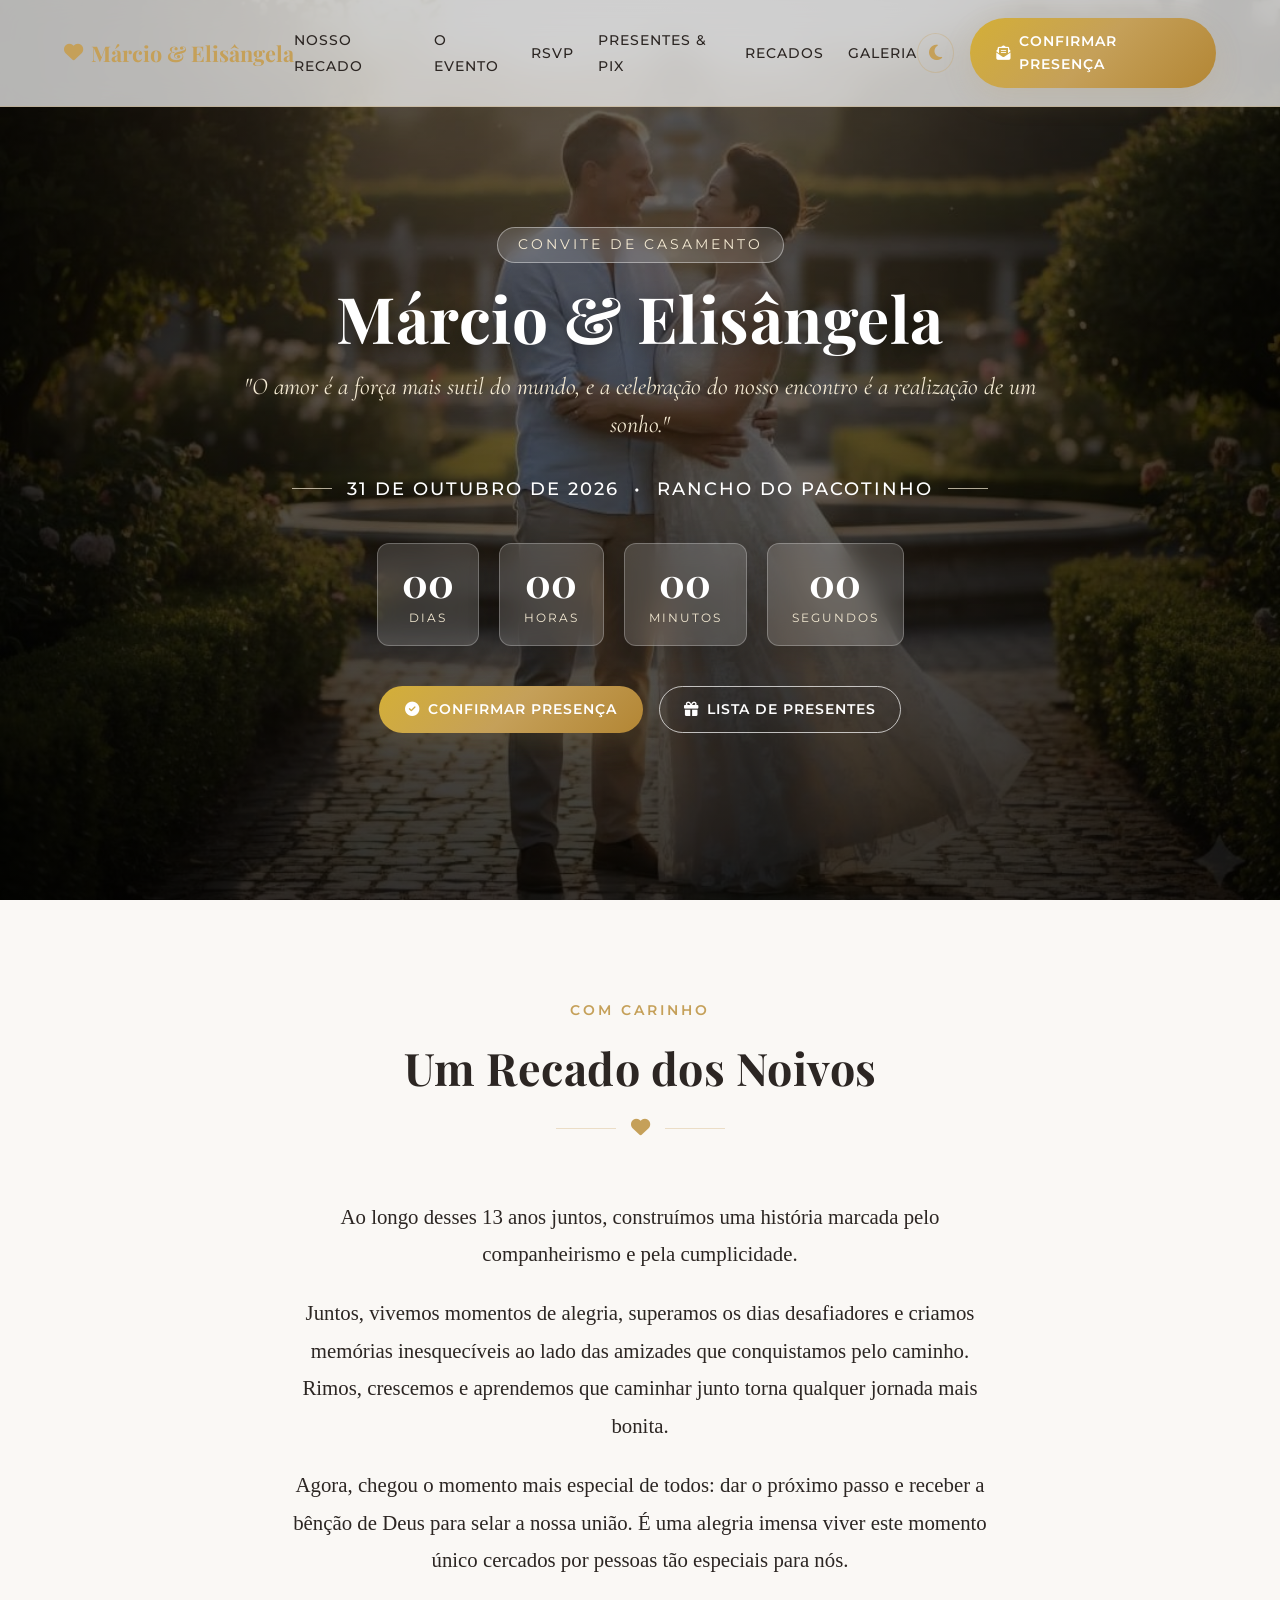
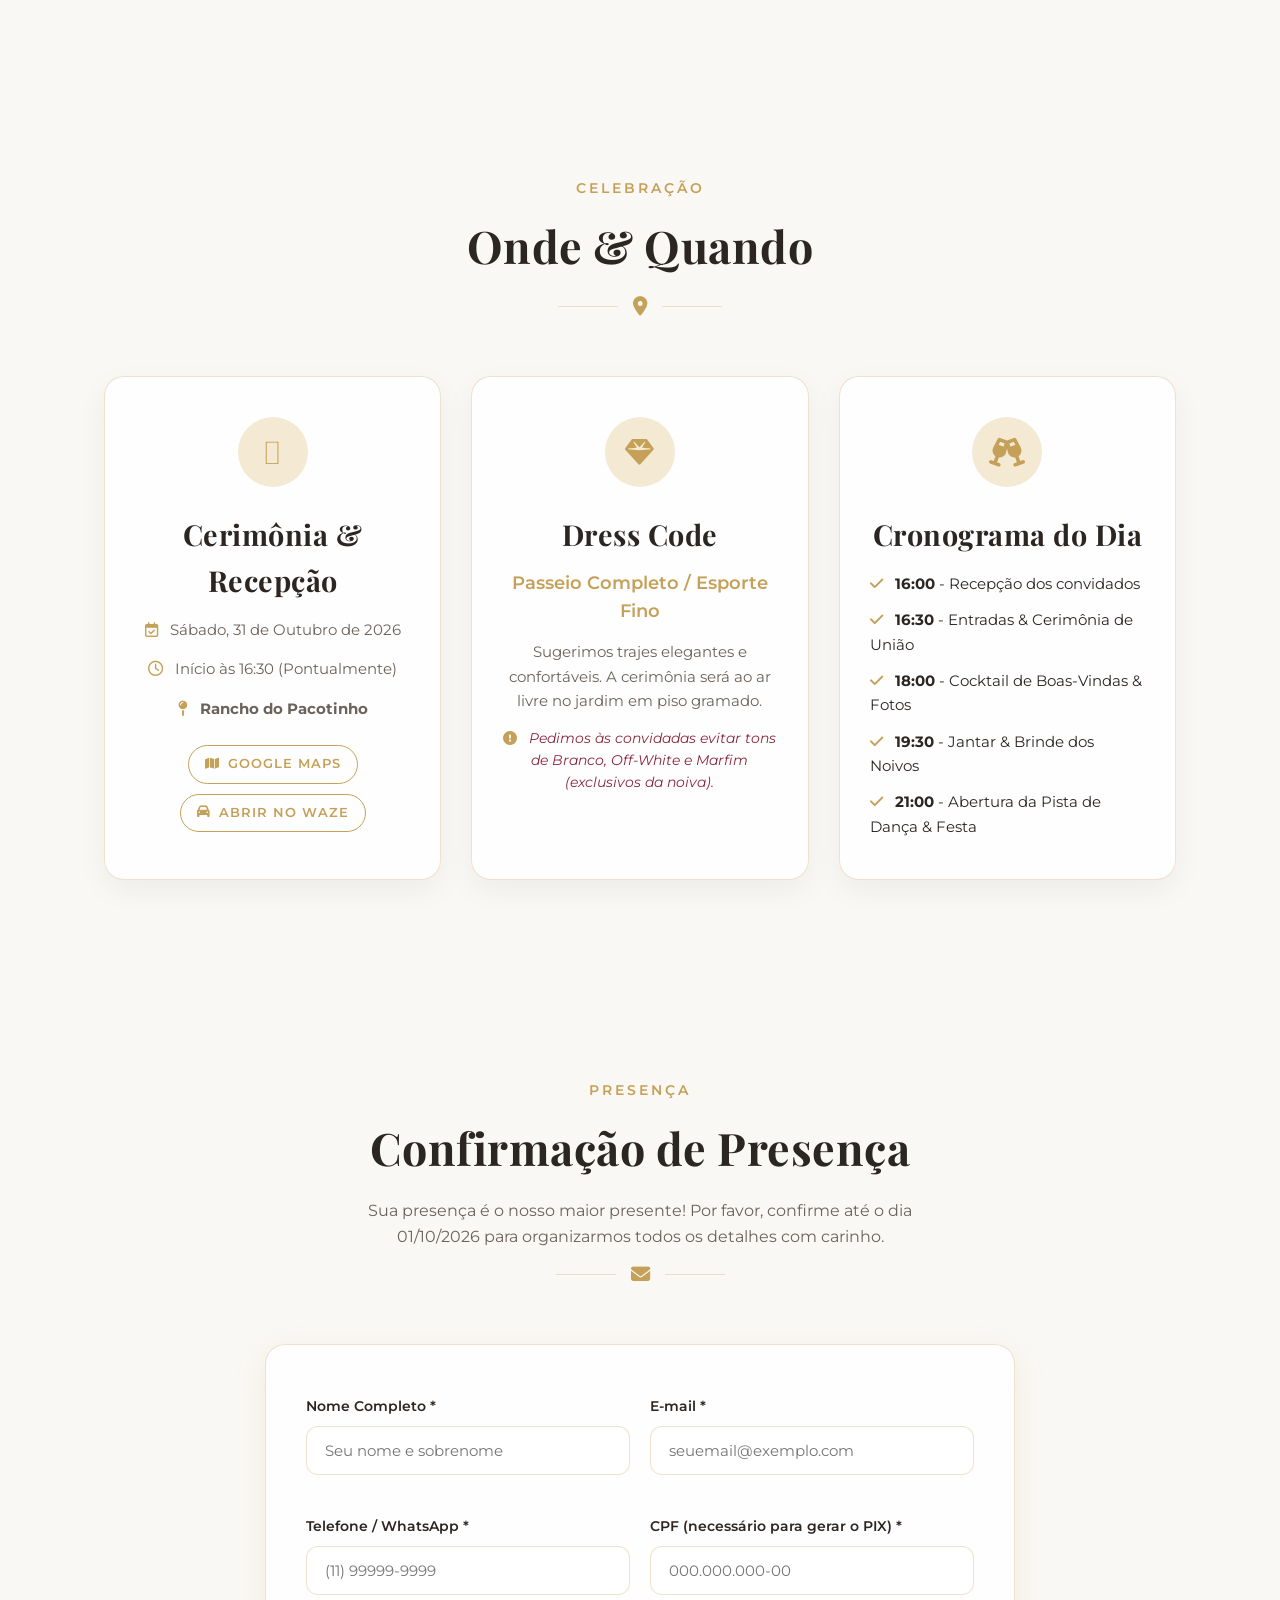
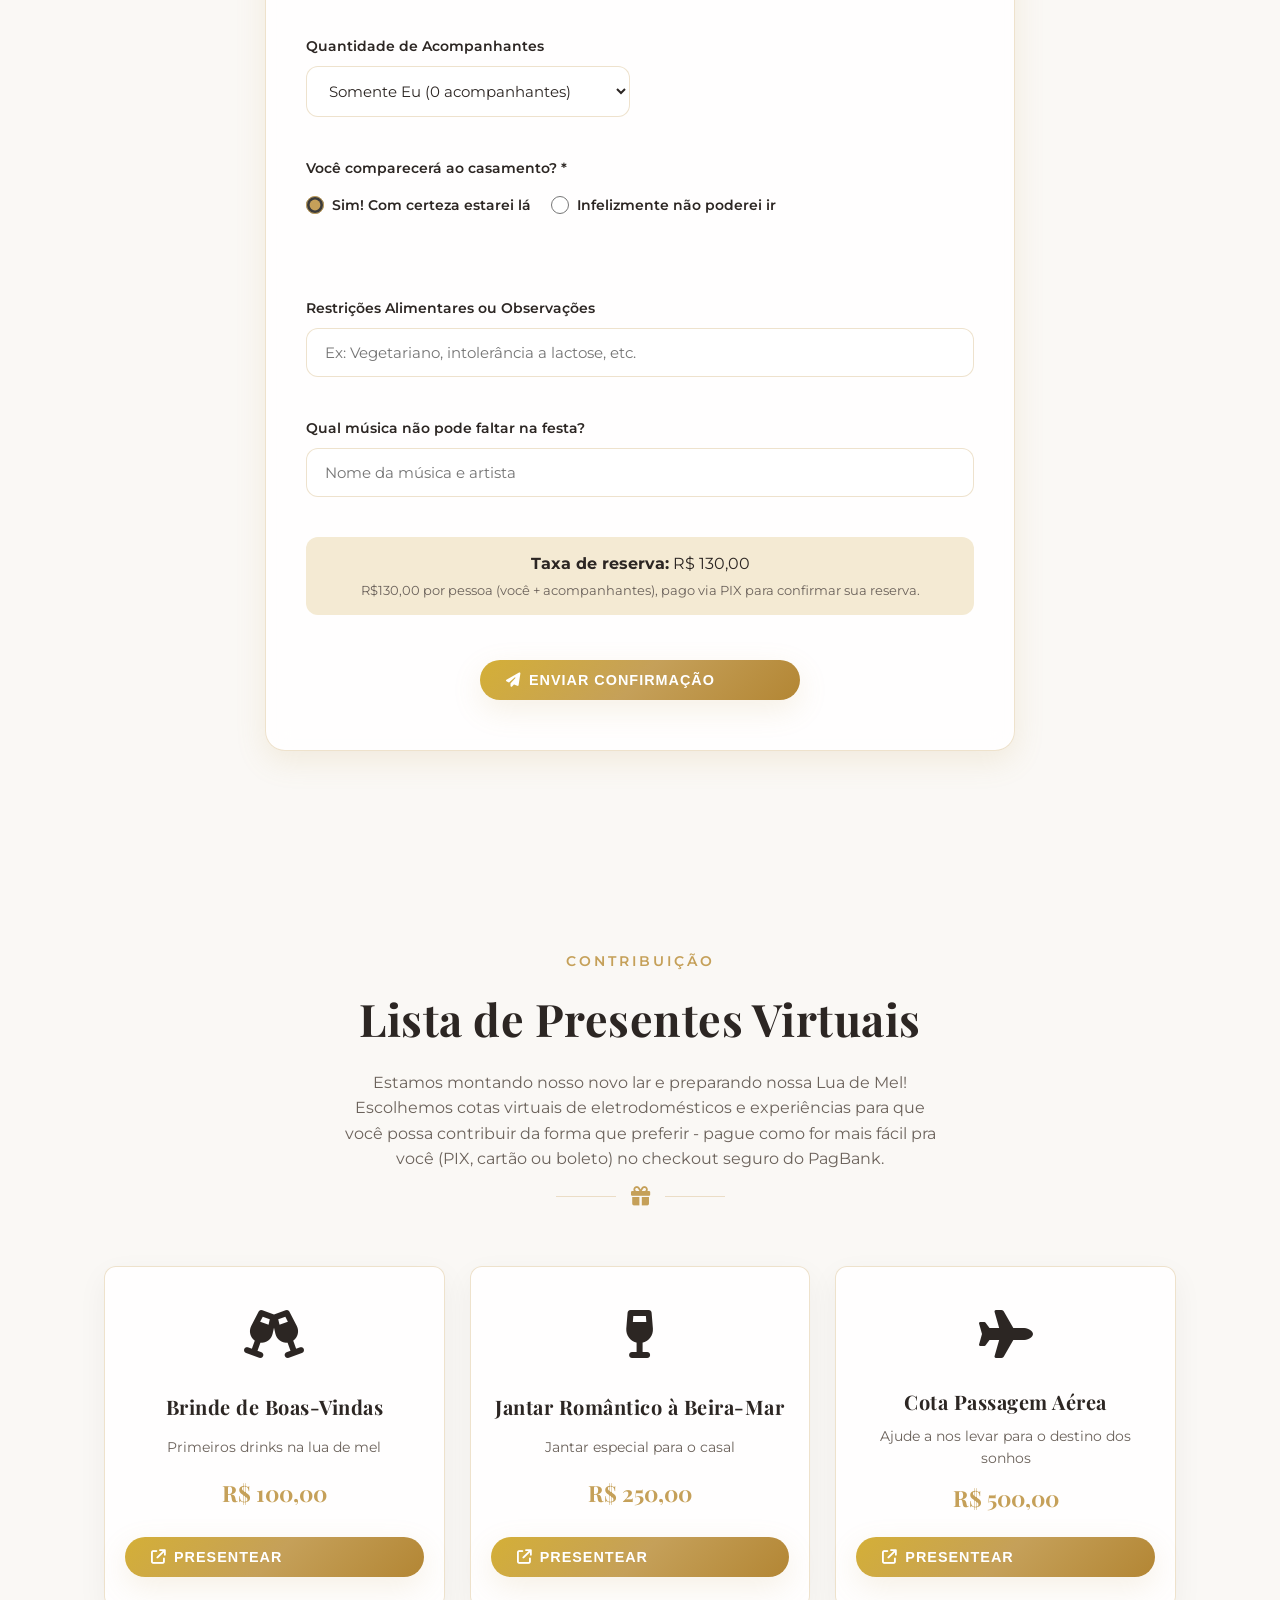
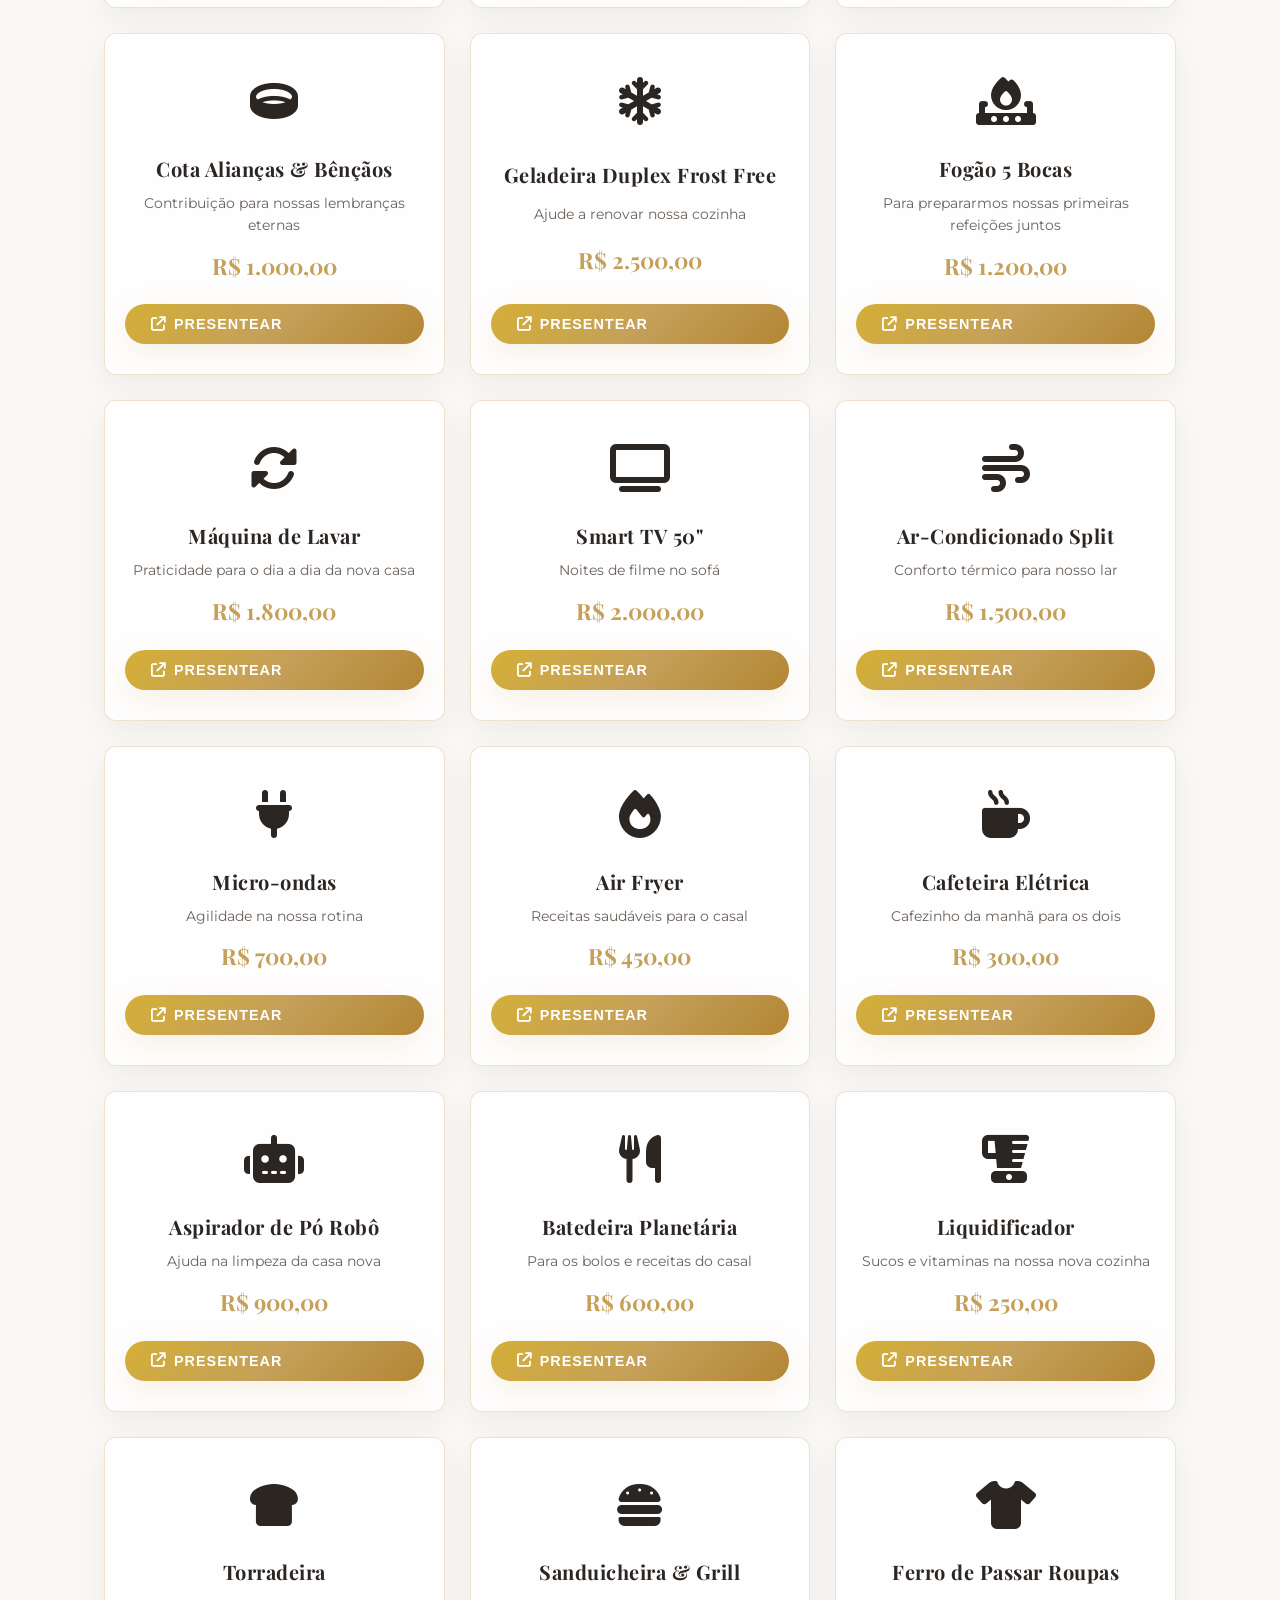
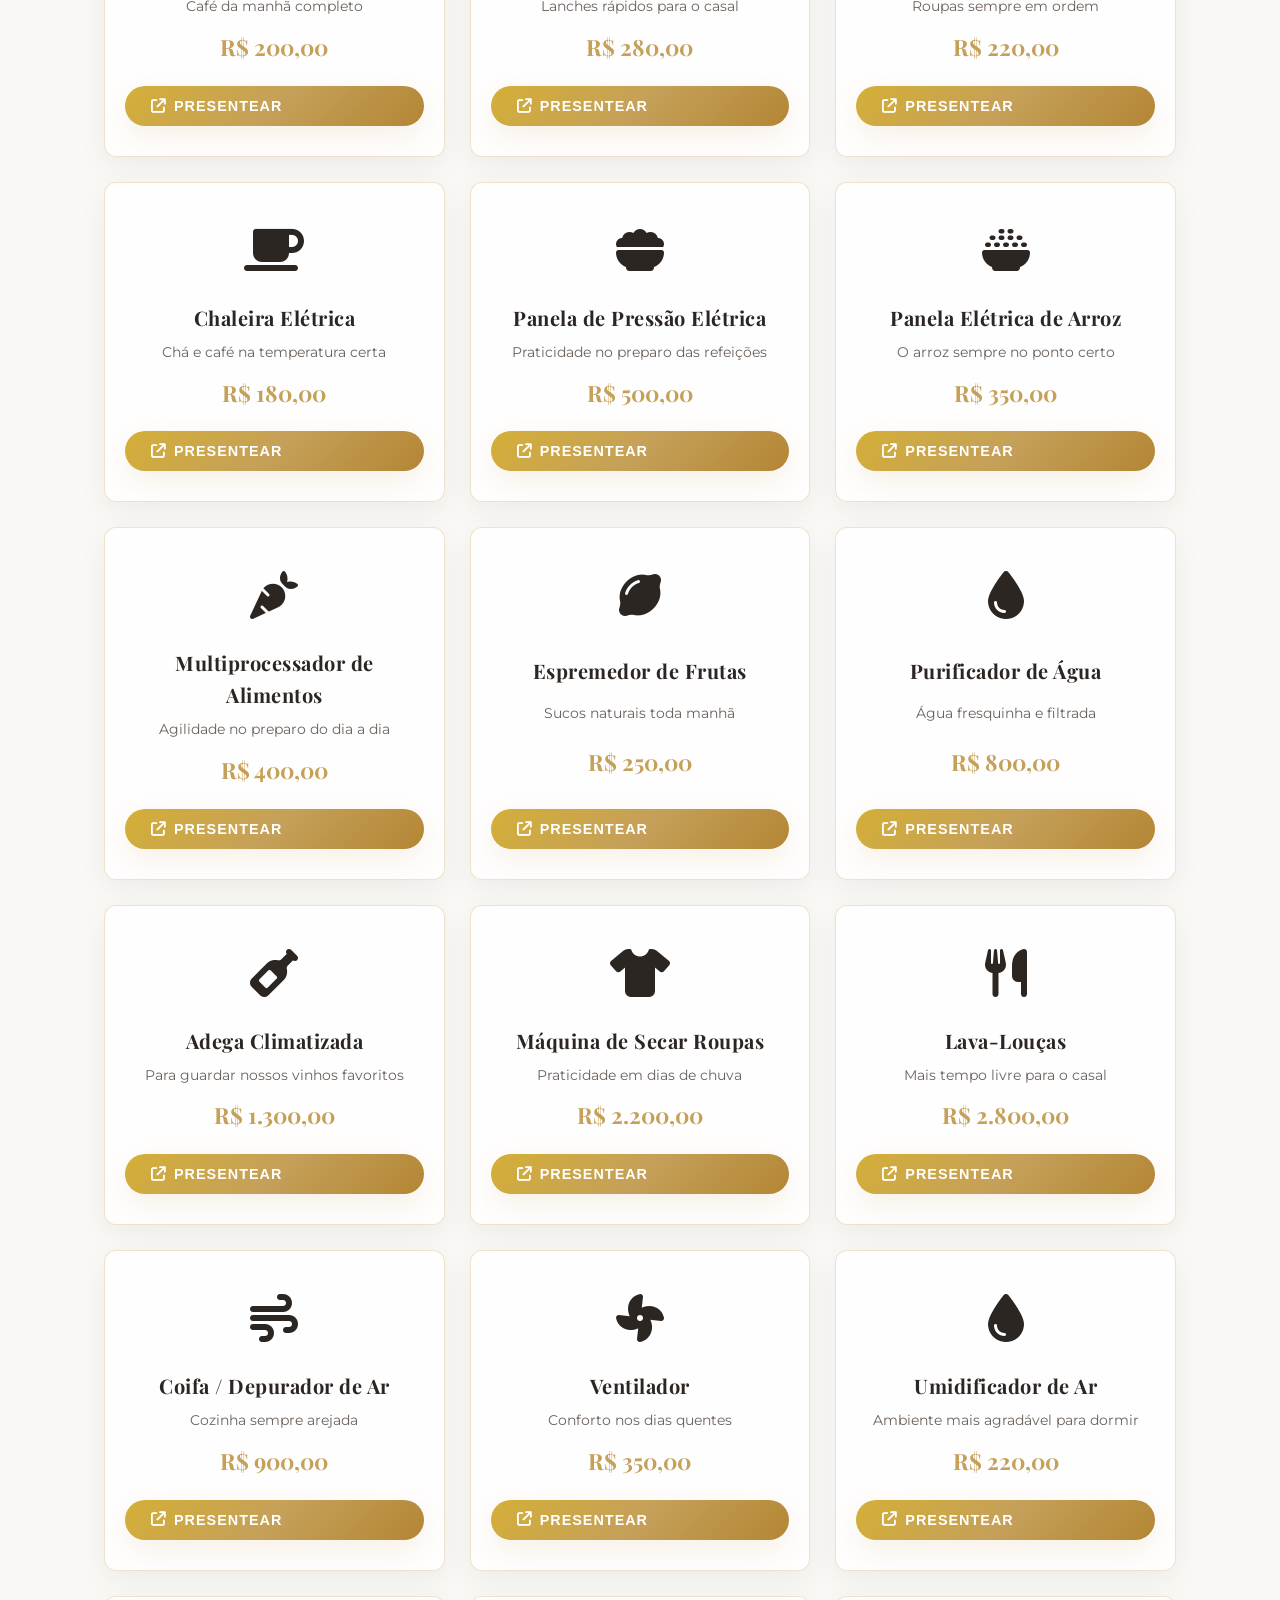
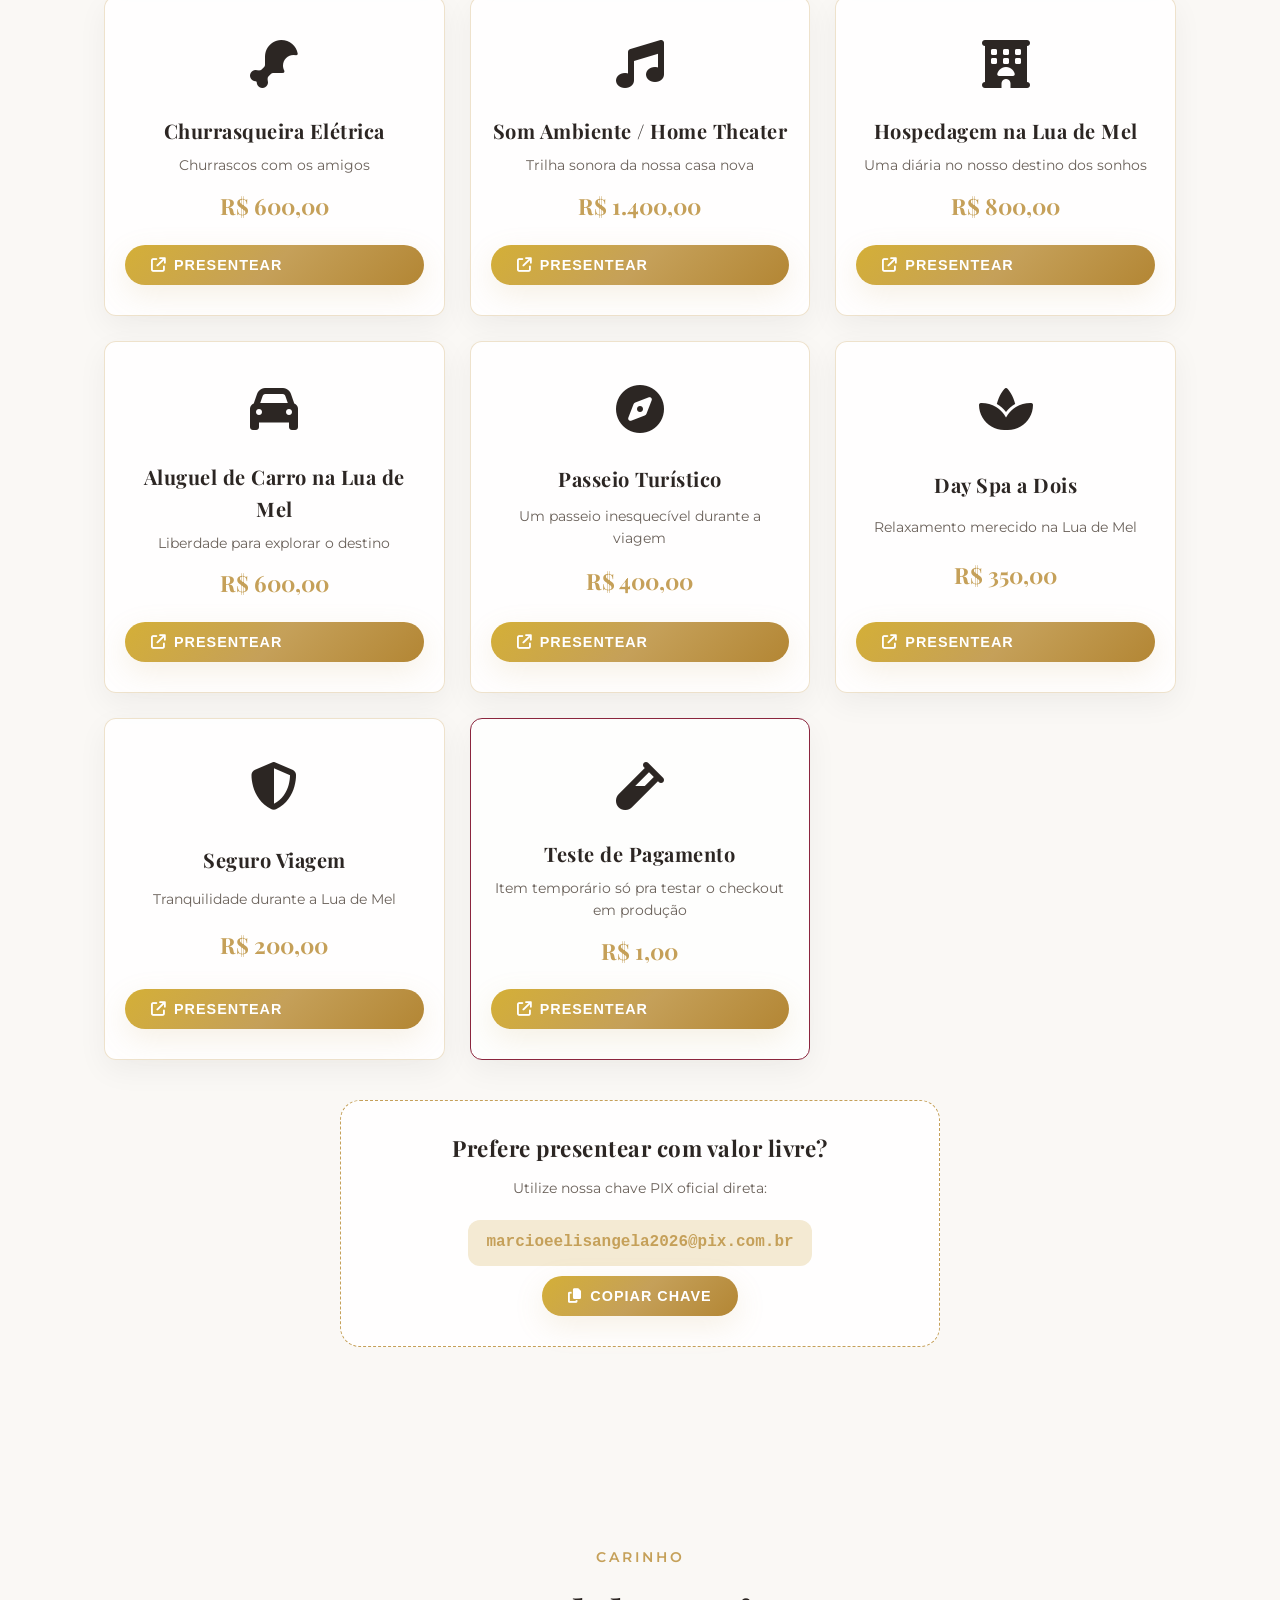
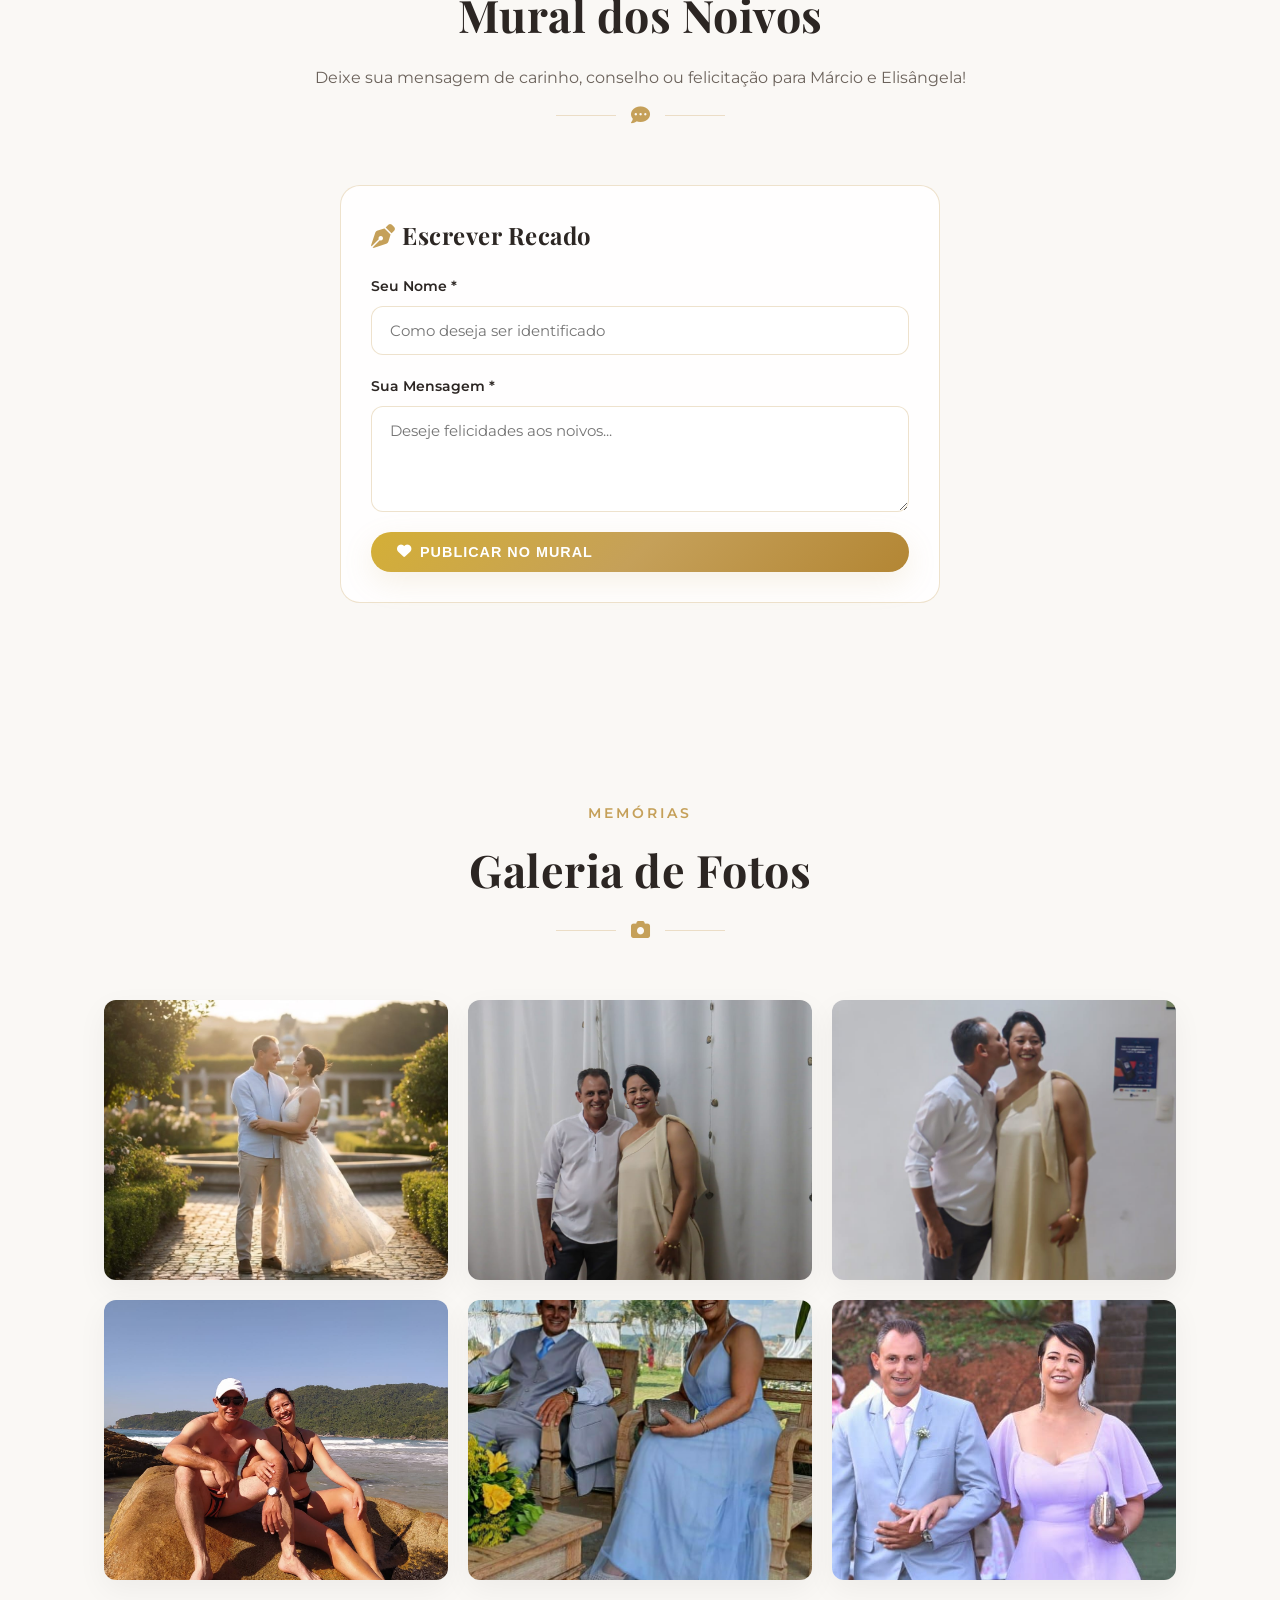
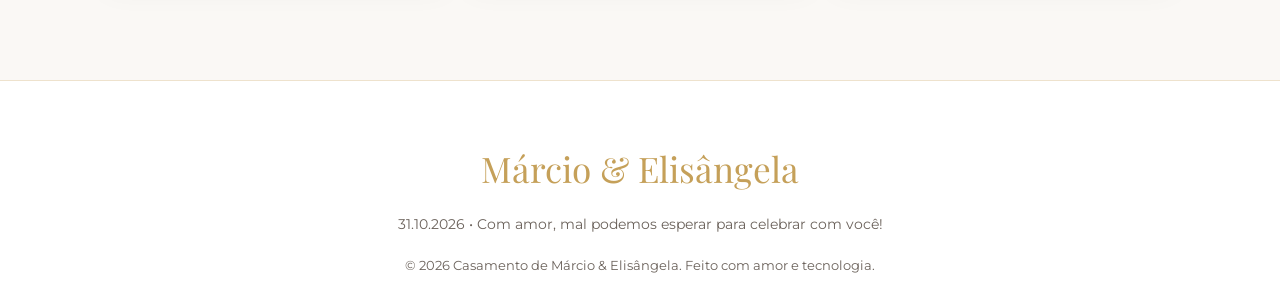
==== commit a871977f: "Ajustes mobile, favicon M&E, recado dos noivos e horário do evento - Corrige responsividade mobile (" ====
--- a/index.html
+++ b/index.html
@@ -5,7 +5,14 @@
   <meta name="viewport" content="width=device-width, initial-scale=1.0">
   <title>Casamento de Márcio & Elisângela - Nossa União</title>
   <meta name="description" content="Site oficial do casamento de Márcio & Elisângela. Confirme sua presença (RSVP), veja a lista de presentes, local da cerimônia e mural dos noivos.">
-  
+
+  <!-- Favicon -->
+  <link rel="icon" type="image/svg+xml" href="favicon.svg">
+  <link rel="icon" type="image/png" sizes="32x32" href="favicon-32x32.png">
+  <link rel="icon" type="image/png" sizes="16x16" href="favicon-16x16.png">
+  <link rel="apple-touch-icon" href="apple-touch-icon.png">
+  <link rel="shortcut icon" href="favicon.ico">
+
   <!-- Font Awesome Icons -->
   <link rel="stylesheet" href="https://cdnjs.cloudflare.com/ajax/libs/font-awesome/6.4.0/css/all.min.css">
   
@@ -26,7 +33,7 @@
       </button>
 
       <ul class="nav-links" id="nav-links">
-        <li><a href="#historia">Nossa História</a></li>
+        <li><a href="#recado">Nosso Recado</a></li>
         <li><a href="#evento">O Evento</a></li>
         <li><a href="#rsvp">RSVP</a></li>
         <li><a href="#presentes">Presentes & PIX</a></li>
@@ -90,46 +97,20 @@
     </div>
   </section>
 
-  <!-- Nossa História Section -->
-  <section class="section" id="historia">
+  <!-- Recado dos Noivos Section -->
+  <section class="section" id="recado">
     <div class="section-header">
-      <span class="section-tag">AMOR & CUMPLICIDADE</span>
-      <h2 class="section-title">Nossa História</h2>
+      <span class="section-tag">COM CARINHO</span>
+      <h2 class="section-title">Um Recado dos Noivos</h2>
       <div class="section-divider">
         <span></span><i class="fa-solid fa-heart"></i><span></span>
       </div>
     </div>
 
-    <div class="story-grid">
-      <div class="story-img-wrapper">
-        <img src="fotos/principal.jpeg" alt="Márcio e Elisângela">
-        <div class="story-card-overlay">
-          <p class="font-garamond" style="font-size: 1.2rem; font-style: italic;">"Cada segundo ao seu lado é a certeza de que nascemos para construir essa linda jornada juntos."</p>
-        </div>
-      </div>
-
-      <div class="timeline">
-        <div class="timeline-item">
-          <div class="timeline-dot"></div>
-          <span class="timeline-date">12 de Outubro de 2021</span>
-          <h3 class="timeline-title">O Primeiro Olhar</h3>
-          <p class="timeline-desc">Um café despretensioso em uma tarde de primavera que se transformou em horas ininterruptas de conversa, risadas e uma conexão instantânea entre Márcio e Elisângela.</p>
-        </div>
-
-        <div class="timeline-item">
-          <div class="timeline-dot"></div>
-          <span class="timeline-date">15 de Março de 2023</span>
-          <h3 class="timeline-title">O Pedido de Namoro</h3>
-          <p class="timeline-desc">Sob o céu estrelado em uma viagem inesquecível para as montanhas, o início oficial do capítulo mais lindo de nossas vidas.</p>
-        </div>
-
-        <div class="timeline-item">
-          <div class="timeline-dot"></div>
-          <span class="timeline-date">24 de Dezembro de 2025</span>
-          <h3 class="timeline-title">O Sim Mais Importante!</h3>
-          <p class="timeline-desc">Em meio à magia do Natal, cercados pelo carinho de nossas famílias, o pedido de casamento que selou o nosso destino para sempre.</p>
-        </div>
-      </div>
+    <div style="max-width: 720px; margin: 0 auto; text-align: center;">
+      <p class="font-garamond" style="font-size: 1.3rem; line-height: 1.8; color: var(--text-main); margin-bottom: 22px;">Ao longo desses 13 anos juntos, construímos uma história marcada pelo companheirismo e pela cumplicidade.</p>
+      <p class="font-garamond" style="font-size: 1.3rem; line-height: 1.8; color: var(--text-main); margin-bottom: 22px;">Juntos, vivemos momentos de alegria, superamos os dias desafiadores e criamos memórias inesquecíveis ao lado das amizades que conquistamos pelo caminho. Rimos, crescemos e aprendemos que caminhar junto torna qualquer jornada mais bonita.</p>
+      <p class="font-garamond" style="font-size: 1.3rem; line-height: 1.8; color: var(--text-main);">Agora, chegou o momento mais especial de todos: dar o próximo passo e receber a bênção de Deus para selar a nossa união. É uma alegria imensa viver este momento único cercados por pessoas tão especiais para nós.</p>
     </div>
   </section>
 
@@ -149,7 +130,7 @@
         <div class="event-icon"><i class="fa-solid fa-heart font-serif"></i></div>
         <h3>Cerimônia & Recepção</h3>
         <p class="event-info"><i class="fa-regular fa-calendar-check"></i> Sábado, 31 de Outubro de 2026</p>
-        <p class="event-info"><i class="fa-regular fa-clock"></i> Início às 15:00 (Pontualmente)</p>
+        <p class="event-info"><i class="fa-regular fa-clock"></i> Início às 16:30 (Pontualmente)</p>
         <p class="event-info"><i class="fa-solid fa-map-pin"></i> <strong>Rancho do Pacotinho</strong></p>
 
         <div style="display: flex; gap: 10px; justify-content: center; margin-top: 24px; flex-wrap: wrap;">
@@ -178,11 +159,11 @@
         <div class="event-icon"><i class="fa-solid fa-champagne-glasses"></i></div>
         <h3>Cronograma do Dia</h3>
         <ul style="list-style: none; text-align: left; margin-top: 15px; display: flex; flex-direction: column; gap: 12px; font-size: 0.95rem;">
-          <li><i class="fa-solid fa-check" style="color: var(--gold-primary); margin-right: 8px;"></i> <strong>14:30</strong> - Recepção dos convidados</li>
-          <li><i class="fa-solid fa-check" style="color: var(--gold-primary); margin-right: 8px;"></i> <strong>15:00</strong> - Entradas & Cerimônia de União</li>
-          <li><i class="fa-solid fa-check" style="color: var(--gold-primary); margin-right: 8px;"></i> <strong>16:30</strong> - Cocktail de Boas-Vindas & Fotos</li>
-          <li><i class="fa-solid fa-check" style="color: var(--gold-primary); margin-right: 8px;"></i> <strong>18:00</strong> - Jantar & Brinde dos Noivos</li>
-          <li><i class="fa-solid fa-check" style="color: var(--gold-primary); margin-right: 8px;"></i> <strong>19:30</strong> - Abertura da Pista de Dança & Festa</li>
+          <li><i class="fa-solid fa-check" style="color: var(--gold-primary); margin-right: 8px;"></i> <strong>16:00</strong> - Recepção dos convidados</li>
+          <li><i class="fa-solid fa-check" style="color: var(--gold-primary); margin-right: 8px;"></i> <strong>16:30</strong> - Entradas & Cerimônia de União</li>
+          <li><i class="fa-solid fa-check" style="color: var(--gold-primary); margin-right: 8px;"></i> <strong>18:00</strong> - Cocktail de Boas-Vindas & Fotos</li>
+          <li><i class="fa-solid fa-check" style="color: var(--gold-primary); margin-right: 8px;"></i> <strong>19:30</strong> - Jantar & Brinde dos Noivos</li>
+          <li><i class="fa-solid fa-check" style="color: var(--gold-primary); margin-right: 8px;"></i> <strong>21:00</strong> - Abertura da Pista de Dança & Festa</li>
         </ul>
       </div>
     </div>
@@ -289,7 +270,7 @@
       <div class="gift-card">
         <div class="gift-emoji"><i class="fa-solid fa-champagne-glasses"></i></div>
         <h3 class="gift-title">Brinde de Boas-Vindas</h3>
-        <p style="font-size: 0.85rem; color: var(--text-muted); margin-bottom: 12px;">Primeiros drinks na lua de mel</p>
+        <p class="gift-desc">Primeiros drinks na lua de mel</p>
         <div class="gift-price">R$ 100,00</div>
         <button class="btn-primary btn-gift-pix" data-title="Brinde de Boas-Vindas" data-val="100.00">
           <i class="fa-solid fa-arrow-up-right-from-square"></i> Presentear
@@ -300,7 +281,7 @@
       <div class="gift-card">
         <div class="gift-emoji"><i class="fa-solid fa-wine-glass"></i></div>
         <h3 class="gift-title">Jantar Romântico à Beira-Mar</h3>
-        <p style="font-size: 0.85rem; color: var(--text-muted); margin-bottom: 12px;">Jantar especial para o casal</p>
+        <p class="gift-desc">Jantar especial para o casal</p>
         <div class="gift-price">R$ 250,00</div>
         <button class="btn-primary btn-gift-pix" data-title="Jantar Romântico à Beira-Mar" data-val="250.00">
           <i class="fa-solid fa-arrow-up-right-from-square"></i> Presentear
@@ -311,7 +292,7 @@
       <div class="gift-card">
         <div class="gift-emoji"><i class="fa-solid fa-plane"></i></div>
         <h3 class="gift-title">Cota Passagem Aérea</h3>
-        <p style="font-size: 0.85rem; color: var(--text-muted); margin-bottom: 12px;">Ajude a nos levar para o destino dos sonhos</p>
+        <p class="gift-desc">Ajude a nos levar para o destino dos sonhos</p>
         <div class="gift-price">R$ 500,00</div>
         <button class="btn-primary btn-gift-pix" data-title="Cota Passagem Aérea" data-val="500.00">
           <i class="fa-solid fa-arrow-up-right-from-square"></i> Presentear
@@ -322,7 +303,7 @@
       <div class="gift-card">
         <div class="gift-emoji"><i class="fa-solid fa-ring"></i></div>
         <h3 class="gift-title">Cota Alianças & Bênçãos</h3>
-        <p style="font-size: 0.85rem; color: var(--text-muted); margin-bottom: 12px;">Contribuição para nossas lembranças eternas</p>
+        <p class="gift-desc">Contribuição para nossas lembranças eternas</p>
         <div class="gift-price">R$ 1.000,00</div>
         <button class="btn-primary btn-gift-pix" data-title="Cota Alianças" data-val="1000.00">
           <i class="fa-solid fa-arrow-up-right-from-square"></i> Presentear
@@ -333,7 +314,7 @@
       <div class="gift-card">
         <div class="gift-emoji"><i class="fa-solid fa-snowflake"></i></div>
         <h3 class="gift-title">Geladeira Duplex Frost Free</h3>
-        <p style="font-size: 0.85rem; color: var(--text-muted); margin-bottom: 12px;">Ajude a renovar nossa cozinha</p>
+        <p class="gift-desc">Ajude a renovar nossa cozinha</p>
         <div class="gift-price">R$ 2.500,00</div>
         <button class="btn-primary btn-gift-pix" data-title="Geladeira Duplex Frost Free" data-val="2500.00">
           <i class="fa-solid fa-arrow-up-right-from-square"></i> Presentear
@@ -344,7 +325,7 @@
       <div class="gift-card">
         <div class="gift-emoji"><i class="fa-solid fa-fire-burner"></i></div>
         <h3 class="gift-title">Fogão 5 Bocas</h3>
-        <p style="font-size: 0.85rem; color: var(--text-muted); margin-bottom: 12px;">Para prepararmos nossas primeiras refeições juntos</p>
+        <p class="gift-desc">Para prepararmos nossas primeiras refeições juntos</p>
         <div class="gift-price">R$ 1.200,00</div>
         <button class="btn-primary btn-gift-pix" data-title="Fogão 5 Bocas" data-val="1200.00">
           <i class="fa-solid fa-arrow-up-right-from-square"></i> Presentear
@@ -355,7 +336,7 @@
       <div class="gift-card">
         <div class="gift-emoji"><i class="fa-solid fa-rotate"></i></div>
         <h3 class="gift-title">Máquina de Lavar</h3>
-        <p style="font-size: 0.85rem; color: var(--text-muted); margin-bottom: 12px;">Praticidade para o dia a dia da nova casa</p>
+        <p class="gift-desc">Praticidade para o dia a dia da nova casa</p>
         <div class="gift-price">R$ 1.800,00</div>
         <button class="btn-primary btn-gift-pix" data-title="Máquina de Lavar" data-val="1800.00">
           <i class="fa-solid fa-arrow-up-right-from-square"></i> Presentear
@@ -366,7 +347,7 @@
       <div class="gift-card">
         <div class="gift-emoji"><i class="fa-solid fa-tv"></i></div>
         <h3 class="gift-title">Smart TV 50"</h3>
-        <p style="font-size: 0.85rem; color: var(--text-muted); margin-bottom: 12px;">Noites de filme no sofá</p>
+        <p class="gift-desc">Noites de filme no sofá</p>
         <div class="gift-price">R$ 2.000,00</div>
         <button class="btn-primary btn-gift-pix" data-title="Smart TV 50 polegadas" data-val="2000.00">
           <i class="fa-solid fa-arrow-up-right-from-square"></i> Presentear
@@ -377,7 +358,7 @@
       <div class="gift-card">
         <div class="gift-emoji"><i class="fa-solid fa-wind"></i></div>
         <h3 class="gift-title">Ar-Condicionado Split</h3>
-        <p style="font-size: 0.85rem; color: var(--text-muted); margin-bottom: 12px;">Conforto térmico para nosso lar</p>
+        <p class="gift-desc">Conforto térmico para nosso lar</p>
         <div class="gift-price">R$ 1.500,00</div>
         <button class="btn-primary btn-gift-pix" data-title="Ar-Condicionado Split" data-val="1500.00">
           <i class="fa-solid fa-arrow-up-right-from-square"></i> Presentear
@@ -388,7 +369,7 @@
       <div class="gift-card">
         <div class="gift-emoji"><i class="fa-solid fa-plug"></i></div>
         <h3 class="gift-title">Micro-ondas</h3>
-        <p style="font-size: 0.85rem; color: var(--text-muted); margin-bottom: 12px;">Agilidade na nossa rotina</p>
+        <p class="gift-desc">Agilidade na nossa rotina</p>
         <div class="gift-price">R$ 700,00</div>
         <button class="btn-primary btn-gift-pix" data-title="Micro-ondas" data-val="700.00">
           <i class="fa-solid fa-arrow-up-right-from-square"></i> Presentear
@@ -399,7 +380,7 @@
       <div class="gift-card">
         <div class="gift-emoji"><i class="fa-solid fa-fire"></i></div>
         <h3 class="gift-title">Air Fryer</h3>
-        <p style="font-size: 0.85rem; color: var(--text-muted); margin-bottom: 12px;">Receitas saudáveis para o casal</p>
+        <p class="gift-desc">Receitas saudáveis para o casal</p>
         <div class="gift-price">R$ 450,00</div>
         <button class="btn-primary btn-gift-pix" data-title="Air Fryer" data-val="450.00">
           <i class="fa-solid fa-arrow-up-right-from-square"></i> Presentear
@@ -410,7 +391,7 @@
       <div class="gift-card">
         <div class="gift-emoji"><i class="fa-solid fa-mug-hot"></i></div>
         <h3 class="gift-title">Cafeteira Elétrica</h3>
-        <p style="font-size: 0.85rem; color: var(--text-muted); margin-bottom: 12px;">Cafezinho da manhã para os dois</p>
+        <p class="gift-desc">Cafezinho da manhã para os dois</p>
         <div class="gift-price">R$ 300,00</div>
         <button class="btn-primary btn-gift-pix" data-title="Cafeteira Elétrica" data-val="300.00">
           <i class="fa-solid fa-arrow-up-right-from-square"></i> Presentear
@@ -421,7 +402,7 @@
       <div class="gift-card">
         <div class="gift-emoji"><i class="fa-solid fa-robot"></i></div>
         <h3 class="gift-title">Aspirador de Pó Robô</h3>
-        <p style="font-size: 0.85rem; color: var(--text-muted); margin-bottom: 12px;">Ajuda na limpeza da casa nova</p>
+        <p class="gift-desc">Ajuda na limpeza da casa nova</p>
         <div class="gift-price">R$ 900,00</div>
         <button class="btn-primary btn-gift-pix" data-title="Aspirador de Pó Robô" data-val="900.00">
           <i class="fa-solid fa-arrow-up-right-from-square"></i> Presentear
@@ -432,7 +413,7 @@
       <div class="gift-card">
         <div class="gift-emoji"><i class="fa-solid fa-utensils"></i></div>
         <h3 class="gift-title">Batedeira Planetária</h3>
-        <p style="font-size: 0.85rem; color: var(--text-muted); margin-bottom: 12px;">Para os bolos e receitas do casal</p>
+        <p class="gift-desc">Para os bolos e receitas do casal</p>
         <div class="gift-price">R$ 600,00</div>
         <button class="btn-primary btn-gift-pix" data-title="Batedeira Planetária" data-val="600.00">
           <i class="fa-solid fa-arrow-up-right-from-square"></i> Presentear
@@ -443,7 +424,7 @@
       <div class="gift-card">
         <div class="gift-emoji"><i class="fa-solid fa-blender"></i></div>
         <h3 class="gift-title">Liquidificador</h3>
-        <p style="font-size: 0.85rem; color: var(--text-muted); margin-bottom: 12px;">Sucos e vitaminas na nossa nova cozinha</p>
+        <p class="gift-desc">Sucos e vitaminas na nossa nova cozinha</p>
         <div class="gift-price">R$ 250,00</div>
         <button class="btn-primary btn-gift-pix" data-title="Liquidificador" data-val="250.00">
           <i class="fa-solid fa-arrow-up-right-from-square"></i> Presentear
@@ -454,7 +435,7 @@
       <div class="gift-card">
         <div class="gift-emoji"><i class="fa-solid fa-bread-slice"></i></div>
         <h3 class="gift-title">Torradeira</h3>
-        <p style="font-size: 0.85rem; color: var(--text-muted); margin-bottom: 12px;">Café da manhã completo</p>
+        <p class="gift-desc">Café da manhã completo</p>
         <div class="gift-price">R$ 200,00</div>
         <button class="btn-primary btn-gift-pix" data-title="Torradeira" data-val="200.00">
           <i class="fa-solid fa-arrow-up-right-from-square"></i> Presentear
@@ -465,7 +446,7 @@
       <div class="gift-card">
         <div class="gift-emoji"><i class="fa-solid fa-burger"></i></div>
         <h3 class="gift-title">Sanduicheira & Grill</h3>
-        <p style="font-size: 0.85rem; color: var(--text-muted); margin-bottom: 12px;">Lanches rápidos para o casal</p>
+        <p class="gift-desc">Lanches rápidos para o casal</p>
         <div class="gift-price">R$ 280,00</div>
         <button class="btn-primary btn-gift-pix" data-title="Sanduicheira & Grill" data-val="280.00">
           <i class="fa-solid fa-arrow-up-right-from-square"></i> Presentear
@@ -476,7 +457,7 @@
       <div class="gift-card">
         <div class="gift-emoji"><i class="fa-solid fa-shirt"></i></div>
         <h3 class="gift-title">Ferro de Passar Roupas</h3>
-        <p style="font-size: 0.85rem; color: var(--text-muted); margin-bottom: 12px;">Roupas sempre em ordem</p>
+        <p class="gift-desc">Roupas sempre em ordem</p>
         <div class="gift-price">R$ 220,00</div>
         <button class="btn-primary btn-gift-pix" data-title="Ferro de Passar Roupas" data-val="220.00">
           <i class="fa-solid fa-arrow-up-right-from-square"></i> Presentear
@@ -487,7 +468,7 @@
       <div class="gift-card">
         <div class="gift-emoji"><i class="fa-solid fa-mug-saucer"></i></div>
         <h3 class="gift-title">Chaleira Elétrica</h3>
-        <p style="font-size: 0.85rem; color: var(--text-muted); margin-bottom: 12px;">Chá e café na temperatura certa</p>
+        <p class="gift-desc">Chá e café na temperatura certa</p>
         <div class="gift-price">R$ 180,00</div>
         <button class="btn-primary btn-gift-pix" data-title="Chaleira Elétrica" data-val="180.00">
           <i class="fa-solid fa-arrow-up-right-from-square"></i> Presentear
@@ -498,7 +479,7 @@
       <div class="gift-card">
         <div class="gift-emoji"><i class="fa-solid fa-bowl-food"></i></div>
         <h3 class="gift-title">Panela de Pressão Elétrica</h3>
-        <p style="font-size: 0.85rem; color: var(--text-muted); margin-bottom: 12px;">Praticidade no preparo das refeições</p>
+        <p class="gift-desc">Praticidade no preparo das refeições</p>
         <div class="gift-price">R$ 500,00</div>
         <button class="btn-primary btn-gift-pix" data-title="Panela de Pressão Elétrica" data-val="500.00">
           <i class="fa-solid fa-arrow-up-right-from-square"></i> Presentear
@@ -509,7 +490,7 @@
       <div class="gift-card">
         <div class="gift-emoji"><i class="fa-solid fa-bowl-rice"></i></div>
         <h3 class="gift-title">Panela Elétrica de Arroz</h3>
-        <p style="font-size: 0.85rem; color: var(--text-muted); margin-bottom: 12px;">O arroz sempre no ponto certo</p>
+        <p class="gift-desc">O arroz sempre no ponto certo</p>
         <div class="gift-price">R$ 350,00</div>
         <button class="btn-primary btn-gift-pix" data-title="Panela Elétrica de Arroz" data-val="350.00">
           <i class="fa-solid fa-arrow-up-right-from-square"></i> Presentear
@@ -520,7 +501,7 @@
       <div class="gift-card">
         <div class="gift-emoji"><i class="fa-solid fa-carrot"></i></div>
         <h3 class="gift-title">Multiprocessador de Alimentos</h3>
-        <p style="font-size: 0.85rem; color: var(--text-muted); margin-bottom: 12px;">Agilidade no preparo do dia a dia</p>
+        <p class="gift-desc">Agilidade no preparo do dia a dia</p>
         <div class="gift-price">R$ 400,00</div>
         <button class="btn-primary btn-gift-pix" data-title="Multiprocessador de Alimentos" data-val="400.00">
           <i class="fa-solid fa-arrow-up-right-from-square"></i> Presentear
@@ -531,7 +512,7 @@
       <div class="gift-card">
         <div class="gift-emoji"><i class="fa-solid fa-lemon"></i></div>
         <h3 class="gift-title">Espremedor de Frutas</h3>
-        <p style="font-size: 0.85rem; color: var(--text-muted); margin-bottom: 12px;">Sucos naturais toda manhã</p>
+        <p class="gift-desc">Sucos naturais toda manhã</p>
         <div class="gift-price">R$ 250,00</div>
         <button class="btn-primary btn-gift-pix" data-title="Espremedor de Frutas" data-val="250.00">
           <i class="fa-solid fa-arrow-up-right-from-square"></i> Presentear
@@ -542,7 +523,7 @@
       <div class="gift-card">
         <div class="gift-emoji"><i class="fa-solid fa-droplet"></i></div>
         <h3 class="gift-title">Purificador de Água</h3>
-        <p style="font-size: 0.85rem; color: var(--text-muted); margin-bottom: 12px;">Água fresquinha e filtrada</p>
+        <p class="gift-desc">Água fresquinha e filtrada</p>
         <div class="gift-price">R$ 800,00</div>
         <button class="btn-primary btn-gift-pix" data-title="Purificador de Água" data-val="800.00">
           <i class="fa-solid fa-arrow-up-right-from-square"></i> Presentear
@@ -553,7 +534,7 @@
       <div class="gift-card">
         <div class="gift-emoji"><i class="fa-solid fa-wine-bottle"></i></div>
         <h3 class="gift-title">Adega Climatizada</h3>
-        <p style="font-size: 0.85rem; color: var(--text-muted); margin-bottom: 12px;">Para guardar nossos vinhos favoritos</p>
+        <p class="gift-desc">Para guardar nossos vinhos favoritos</p>
         <div class="gift-price">R$ 1.300,00</div>
         <button class="btn-primary btn-gift-pix" data-title="Adega Climatizada" data-val="1300.00">
           <i class="fa-solid fa-arrow-up-right-from-square"></i> Presentear
@@ -564,7 +545,7 @@
       <div class="gift-card">
         <div class="gift-emoji"><i class="fa-solid fa-shirt"></i></div>
         <h3 class="gift-title">Máquina de Secar Roupas</h3>
-        <p style="font-size: 0.85rem; color: var(--text-muted); margin-bottom: 12px;">Praticidade em dias de chuva</p>
+        <p class="gift-desc">Praticidade em dias de chuva</p>
         <div class="gift-price">R$ 2.200,00</div>
         <button class="btn-primary btn-gift-pix" data-title="Máquina de Secar Roupas" data-val="2200.00">
           <i class="fa-solid fa-arrow-up-right-from-square"></i> Presentear
@@ -575,7 +556,7 @@
       <div class="gift-card">
         <div class="gift-emoji"><i class="fa-solid fa-utensils"></i></div>
         <h3 class="gift-title">Lava-Louças</h3>
-        <p style="font-size: 0.85rem; color: var(--text-muted); margin-bottom: 12px;">Mais tempo livre para o casal</p>
+        <p class="gift-desc">Mais tempo livre para o casal</p>
         <div class="gift-price">R$ 2.800,00</div>
         <button class="btn-primary btn-gift-pix" data-title="Lava-Louças" data-val="2800.00">
           <i class="fa-solid fa-arrow-up-right-from-square"></i> Presentear
@@ -586,7 +567,7 @@
       <div class="gift-card">
         <div class="gift-emoji"><i class="fa-solid fa-wind"></i></div>
         <h3 class="gift-title">Coifa / Depurador de Ar</h3>
-        <p style="font-size: 0.85rem; color: var(--text-muted); margin-bottom: 12px;">Cozinha sempre arejada</p>
+        <p class="gift-desc">Cozinha sempre arejada</p>
         <div class="gift-price">R$ 900,00</div>
         <button class="btn-primary btn-gift-pix" data-title="Coifa / Depurador de Ar" data-val="900.00">
           <i class="fa-solid fa-arrow-up-right-from-square"></i> Presentear
@@ -597,7 +578,7 @@
       <div class="gift-card">
         <div class="gift-emoji"><i class="fa-solid fa-fan"></i></div>
         <h3 class="gift-title">Ventilador</h3>
-        <p style="font-size: 0.85rem; color: var(--text-muted); margin-bottom: 12px;">Conforto nos dias quentes</p>
+        <p class="gift-desc">Conforto nos dias quentes</p>
         <div class="gift-price">R$ 350,00</div>
         <button class="btn-primary btn-gift-pix" data-title="Ventilador" data-val="350.00">
           <i class="fa-solid fa-arrow-up-right-from-square"></i> Presentear
@@ -608,7 +589,7 @@
       <div class="gift-card">
         <div class="gift-emoji"><i class="fa-solid fa-droplet"></i></div>
         <h3 class="gift-title">Umidificador de Ar</h3>
-        <p style="font-size: 0.85rem; color: var(--text-muted); margin-bottom: 12px;">Ambiente mais agradável para dormir</p>
+        <p class="gift-desc">Ambiente mais agradável para dormir</p>
         <div class="gift-price">R$ 220,00</div>
         <button class="btn-primary btn-gift-pix" data-title="Umidificador de Ar" data-val="220.00">
           <i class="fa-solid fa-arrow-up-right-from-square"></i> Presentear
@@ -619,7 +600,7 @@
       <div class="gift-card">
         <div class="gift-emoji"><i class="fa-solid fa-drumstick-bite"></i></div>
         <h3 class="gift-title">Churrasqueira Elétrica</h3>
-        <p style="font-size: 0.85rem; color: var(--text-muted); margin-bottom: 12px;">Churrascos com os amigos</p>
+        <p class="gift-desc">Churrascos com os amigos</p>
         <div class="gift-price">R$ 600,00</div>
         <button class="btn-primary btn-gift-pix" data-title="Churrasqueira Elétrica" data-val="600.00">
           <i class="fa-solid fa-arrow-up-right-from-square"></i> Presentear
@@ -630,7 +611,7 @@
       <div class="gift-card">
         <div class="gift-emoji"><i class="fa-solid fa-music"></i></div>
         <h3 class="gift-title">Som Ambiente / Home Theater</h3>
-        <p style="font-size: 0.85rem; color: var(--text-muted); margin-bottom: 12px;">Trilha sonora da nossa casa nova</p>
+        <p class="gift-desc">Trilha sonora da nossa casa nova</p>
         <div class="gift-price">R$ 1.400,00</div>
         <button class="btn-primary btn-gift-pix" data-title="Som Ambiente / Home Theater" data-val="1400.00">
           <i class="fa-solid fa-arrow-up-right-from-square"></i> Presentear
@@ -641,7 +622,7 @@
       <div class="gift-card">
         <div class="gift-emoji"><i class="fa-solid fa-hotel"></i></div>
         <h3 class="gift-title">Hospedagem na Lua de Mel</h3>
-        <p style="font-size: 0.85rem; color: var(--text-muted); margin-bottom: 12px;">Uma diária no nosso destino dos sonhos</p>
+        <p class="gift-desc">Uma diária no nosso destino dos sonhos</p>
         <div class="gift-price">R$ 800,00</div>
         <button class="btn-primary btn-gift-pix" data-title="Hospedagem na Lua de Mel" data-val="800.00">
           <i class="fa-solid fa-arrow-up-right-from-square"></i> Presentear
@@ -652,7 +633,7 @@
       <div class="gift-card">
         <div class="gift-emoji"><i class="fa-solid fa-car"></i></div>
         <h3 class="gift-title">Aluguel de Carro na Lua de Mel</h3>
-        <p style="font-size: 0.85rem; color: var(--text-muted); margin-bottom: 12px;">Liberdade para explorar o destino</p>
+        <p class="gift-desc">Liberdade para explorar o destino</p>
         <div class="gift-price">R$ 600,00</div>
         <button class="btn-primary btn-gift-pix" data-title="Aluguel de Carro na Lua de Mel" data-val="600.00">
           <i class="fa-solid fa-arrow-up-right-from-square"></i> Presentear
@@ -663,7 +644,7 @@
       <div class="gift-card">
         <div class="gift-emoji"><i class="fa-solid fa-compass"></i></div>
         <h3 class="gift-title">Passeio Turístico</h3>
-        <p style="font-size: 0.85rem; color: var(--text-muted); margin-bottom: 12px;">Um passeio inesquecível durante a viagem</p>
+        <p class="gift-desc">Um passeio inesquecível durante a viagem</p>
         <div class="gift-price">R$ 400,00</div>
         <button class="btn-primary btn-gift-pix" data-title="Passeio Turístico" data-val="400.00">
           <i class="fa-solid fa-arrow-up-right-from-square"></i> Presentear
@@ -674,7 +655,7 @@
       <div class="gift-card">
         <div class="gift-emoji"><i class="fa-solid fa-spa"></i></div>
         <h3 class="gift-title">Day Spa a Dois</h3>
-        <p style="font-size: 0.85rem; color: var(--text-muted); margin-bottom: 12px;">Relaxamento merecido na Lua de Mel</p>
+        <p class="gift-desc">Relaxamento merecido na Lua de Mel</p>
         <div class="gift-price">R$ 350,00</div>
         <button class="btn-primary btn-gift-pix" data-title="Day Spa a Dois" data-val="350.00">
           <i class="fa-solid fa-arrow-up-right-from-square"></i> Presentear
@@ -685,9 +666,20 @@
       <div class="gift-card">
         <div class="gift-emoji"><i class="fa-solid fa-shield-halved"></i></div>
         <h3 class="gift-title">Seguro Viagem</h3>
-        <p style="font-size: 0.85rem; color: var(--text-muted); margin-bottom: 12px;">Tranquilidade durante a Lua de Mel</p>
+        <p class="gift-desc">Tranquilidade durante a Lua de Mel</p>
         <div class="gift-price">R$ 200,00</div>
         <button class="btn-primary btn-gift-pix" data-title="Seguro Viagem" data-val="200.00">
+          <i class="fa-solid fa-arrow-up-right-from-square"></i> Presentear
+        </button>
+      </div>
+
+      <!-- Item de teste - REMOVER depois de validar o pagamento em produção -->
+      <div class="gift-card" style="border-color: var(--rose-accent);">
+        <div class="gift-emoji"><i class="fa-solid fa-vial"></i></div>
+        <h3 class="gift-title">Teste de Pagamento</h3>
+        <p class="gift-desc">Item temporário só pra testar o checkout em produção</p>
+        <div class="gift-price">R$ 1,00</div>
+        <button class="btn-primary btn-gift-pix" data-title="Teste de Pagamento" data-val="1.00">
           <i class="fa-solid fa-arrow-up-right-from-square"></i> Presentear
         </button>
       </div>
--- a/styles.css
+++ b/styles.css
@@ -389,97 +389,6 @@
   font-size: 1.2rem;
 }
 
-/* Story Section */
-.story-grid {
-  display: grid;
-  grid-template-columns: 1fr 1fr;
-  gap: 50px;
-  align-items: center;
-}
-
-.story-img-wrapper {
-  position: relative;
-  border-radius: var(--radius-lg);
-  overflow: hidden;
-  box-shadow: var(--shadow-gold);
-}
-
-.story-img-wrapper img {
-  width: 100%;
-  height: 480px;
-  object-fit: cover;
-  display: block;
-  transition: transform 0.6s ease;
-}
-
-.story-img-wrapper:hover img {
-  transform: scale(1.04);
-}
-
-.story-card-overlay {
-  position: absolute;
-  bottom: 20px;
-  left: 20px;
-  right: 20px;
-  padding: 20px;
-  background: var(--glass-bg);
-  backdrop-filter: blur(12px);
-  border: 1px solid var(--border-gold);
-  border-radius: var(--radius-md);
-}
-
-.timeline {
-  display: flex;
-  flex-direction: column;
-  gap: 30px;
-  position: relative;
-}
-
-.timeline::before {
-  content: '';
-  position: absolute;
-  left: 20px;
-  top: 10px;
-  bottom: 10px;
-  width: 2px;
-  background: var(--border-gold);
-}
-
-.timeline-item {
-  position: relative;
-  padding-left: 55px;
-}
-
-.timeline-dot {
-  position: absolute;
-  left: 11px;
-  top: 5px;
-  width: 20px;
-  height: 20px;
-  border-radius: 50%;
-  background: var(--gold-gradient);
-  border: 4px solid var(--bg-primary);
-  box-shadow: 0 0 10px rgba(197, 160, 89, 0.4);
-}
-
-.timeline-date {
-  font-size: 0.85rem;
-  font-weight: 700;
-  color: var(--gold-primary);
-  text-transform: uppercase;
-  letter-spacing: 1px;
-}
-
-.timeline-title {
-  font-size: 1.4rem;
-  margin: 4px 0 8px;
-}
-
-.timeline-desc {
-  color: var(--text-muted);
-  font-size: 0.95rem;
-}
-
 /* Event Details & Cards */
 .event-grid {
   display: grid;
@@ -642,6 +551,12 @@
   margin-bottom: 8px;
 }
 
+.gift-desc {
+  font-size: 0.85rem;
+  color: var(--text-muted);
+  margin-bottom: 12px;
+}
+
 .gift-price {
   font-size: 1.4rem;
   font-weight: 700;
@@ -840,7 +755,7 @@
 
 /* Responsive Rules */
 @media (max-width: 900px) {
-  .story-grid, .guestbook-grid {
+  .guestbook-grid {
     grid-template-columns: 1fr;
   }
   .hero-title {
@@ -867,4 +782,117 @@
   .nav-links.active {
     display: flex;
   }
-}
+  /* O CTA "Confirmar Presença" da navbar some no mobile - já tem o mesmo
+     link no menu hambúrguer e um botão bem maior logo no hero, então é
+     redundante e é o que mais espremia a navbar em telas estreitas. */
+  #nav-rsvp-btn {
+    display: none;
+  }
+}
+
+@media (max-width: 600px) {
+  .navbar {
+    padding: 14px 4%;
+  }
+  .nav-brand {
+    font-size: 1.05rem;
+  }
+  .section {
+    padding: 70px 5%;
+  }
+  .section-title {
+    font-size: 2.1rem;
+  }
+  .hero-title {
+    font-size: 2.2rem;
+  }
+  .hero-subtitle {
+    font-size: 1.15rem;
+  }
+  .hero-date {
+    font-size: 0.85rem;
+    flex-direction: column;
+    gap: 6px;
+  }
+  .hero-date::before, .hero-date::after {
+    display: none;
+  }
+  .hero-date span:nth-child(2) {
+    display: none;
+  }
+  .countdown-container {
+    gap: 10px;
+  }
+  .countdown-box {
+    min-width: 0;
+    flex: 1 1 calc(50% - 10px);
+    padding: 14px 10px;
+  }
+  .countdown-number {
+    font-size: 2rem;
+  }
+  .rsvp-wrapper {
+    padding: 30px 20px;
+  }
+  .event-card {
+    padding: 30px 20px;
+  }
+  .pix-modal-box {
+    padding: 24px 18px;
+  }
+  .qr-code-img {
+    width: 160px;
+    height: 160px;
+  }
+  /* Os minmax(Npx, 1fr) desses grids assumem espaço que não existe em
+     telas bem estreitas (a coluna forçada fica maior que a área útil da
+     seção e estica a largura efetiva da página inteira). Força 1 coluna
+     de verdade aqui. */
+  .event-grid, .gallery-grid {
+    grid-template-columns: 1fr;
+  }
+  /* Campos abaixo de 16px fazem o Safari do iPhone dar zoom automático
+     ao focar o input - 16px evita esse comportamento. */
+  .form-control {
+    font-size: 16px;
+  }
+
+  /* Lista de presentes: 37 cards em 1 coluna deixava o site enorme pra
+     rolar no celular. 2 colunas + cards bem mais compactos (ícone menor,
+     sem a descrição, menos espaçamento) reduz muito a altura total. */
+  .gifts-grid {
+    grid-template-columns: repeat(2, 1fr);
+    gap: 12px;
+  }
+  .gift-card {
+    padding: 16px 12px;
+    min-width: 0; /* sem isso, um card com texto/botão mais largo empurra a coluna 1fr além da tela */
+  }
+  .gift-title, .gift-card .btn-gift-pix {
+    overflow-wrap: break-word;
+  }
+  .gift-emoji {
+    font-size: 1.7rem;
+    margin-bottom: 6px;
+  }
+  .gift-title {
+    font-size: 0.95rem;
+    margin-bottom: 4px;
+  }
+  .gift-desc {
+    display: none;
+  }
+  .gift-price {
+    font-size: 1.05rem;
+    margin-bottom: 10px;
+  }
+  .gift-count {
+    font-size: 0.68rem !important;
+    margin-top: 4px !important;
+  }
+  .gift-card .btn-gift-pix {
+    padding: 8px 10px;
+    font-size: 0.7rem;
+    gap: 4px;
+  }
+}
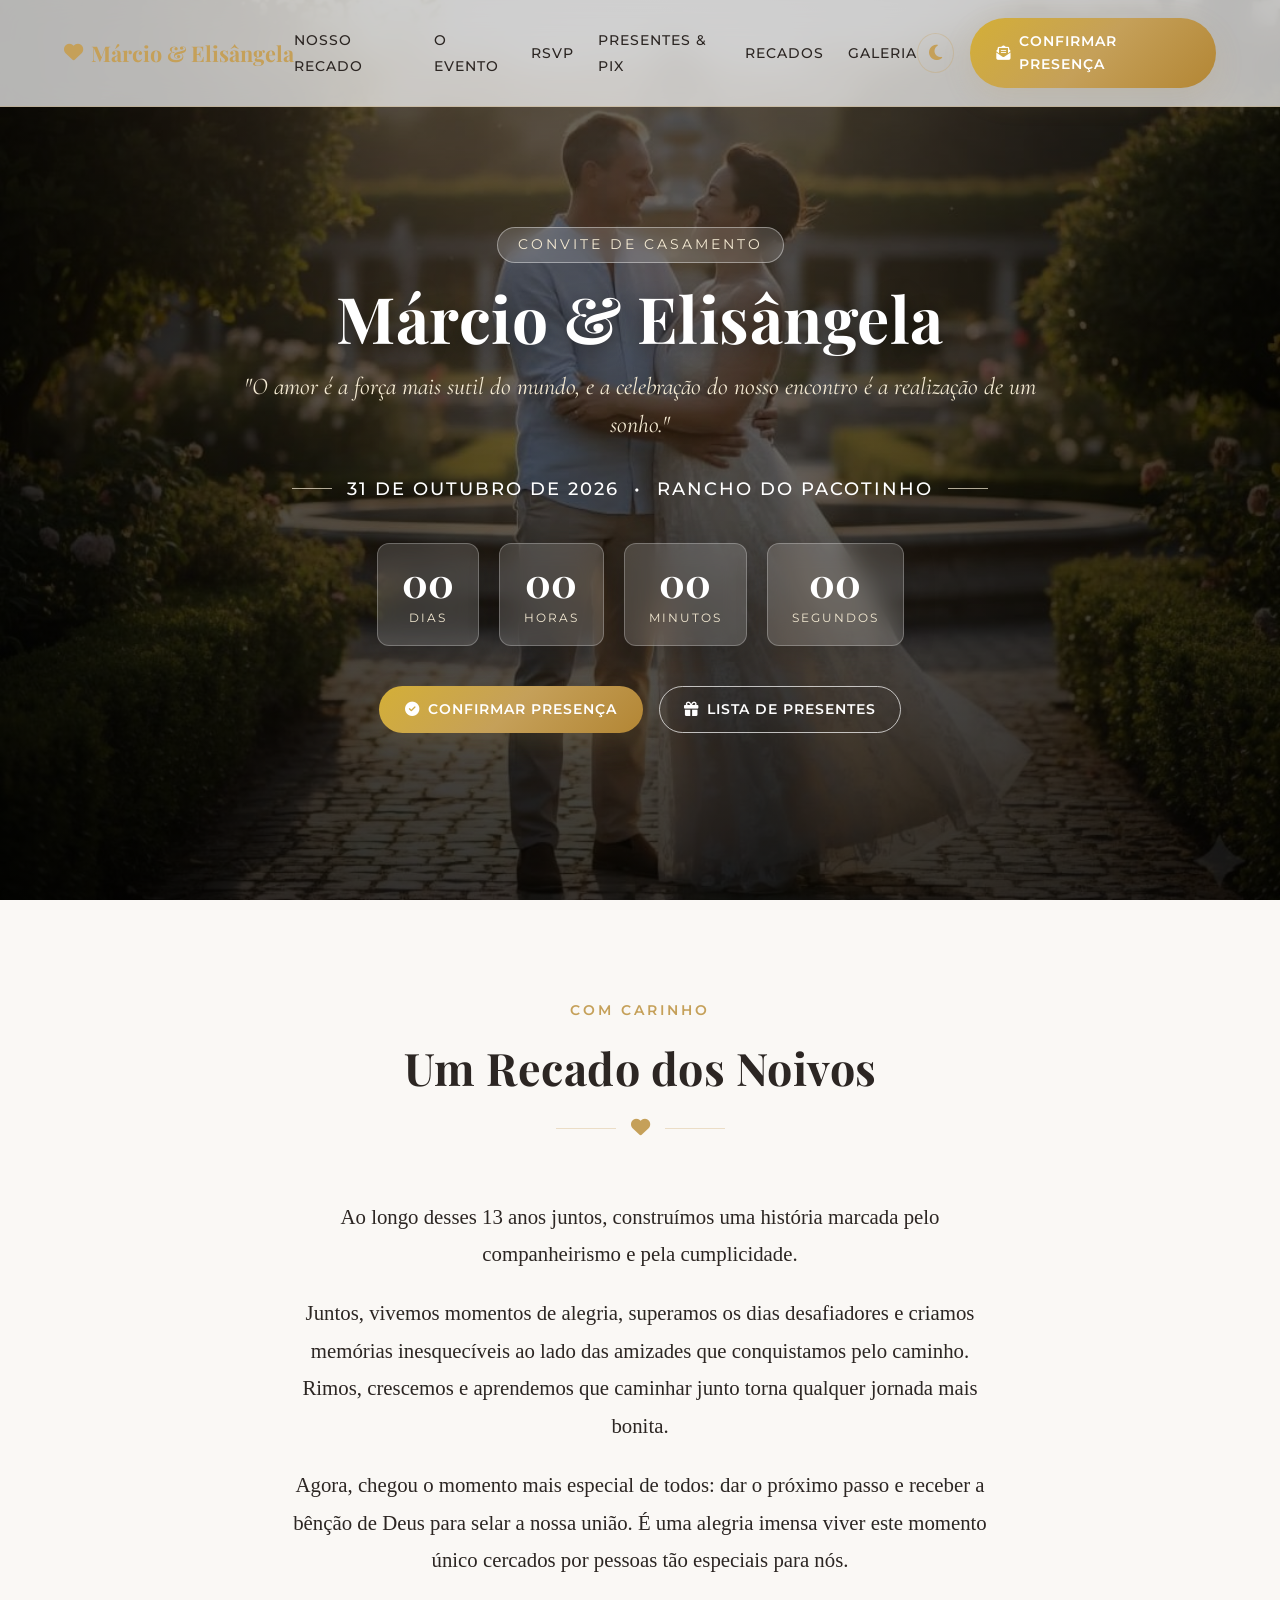
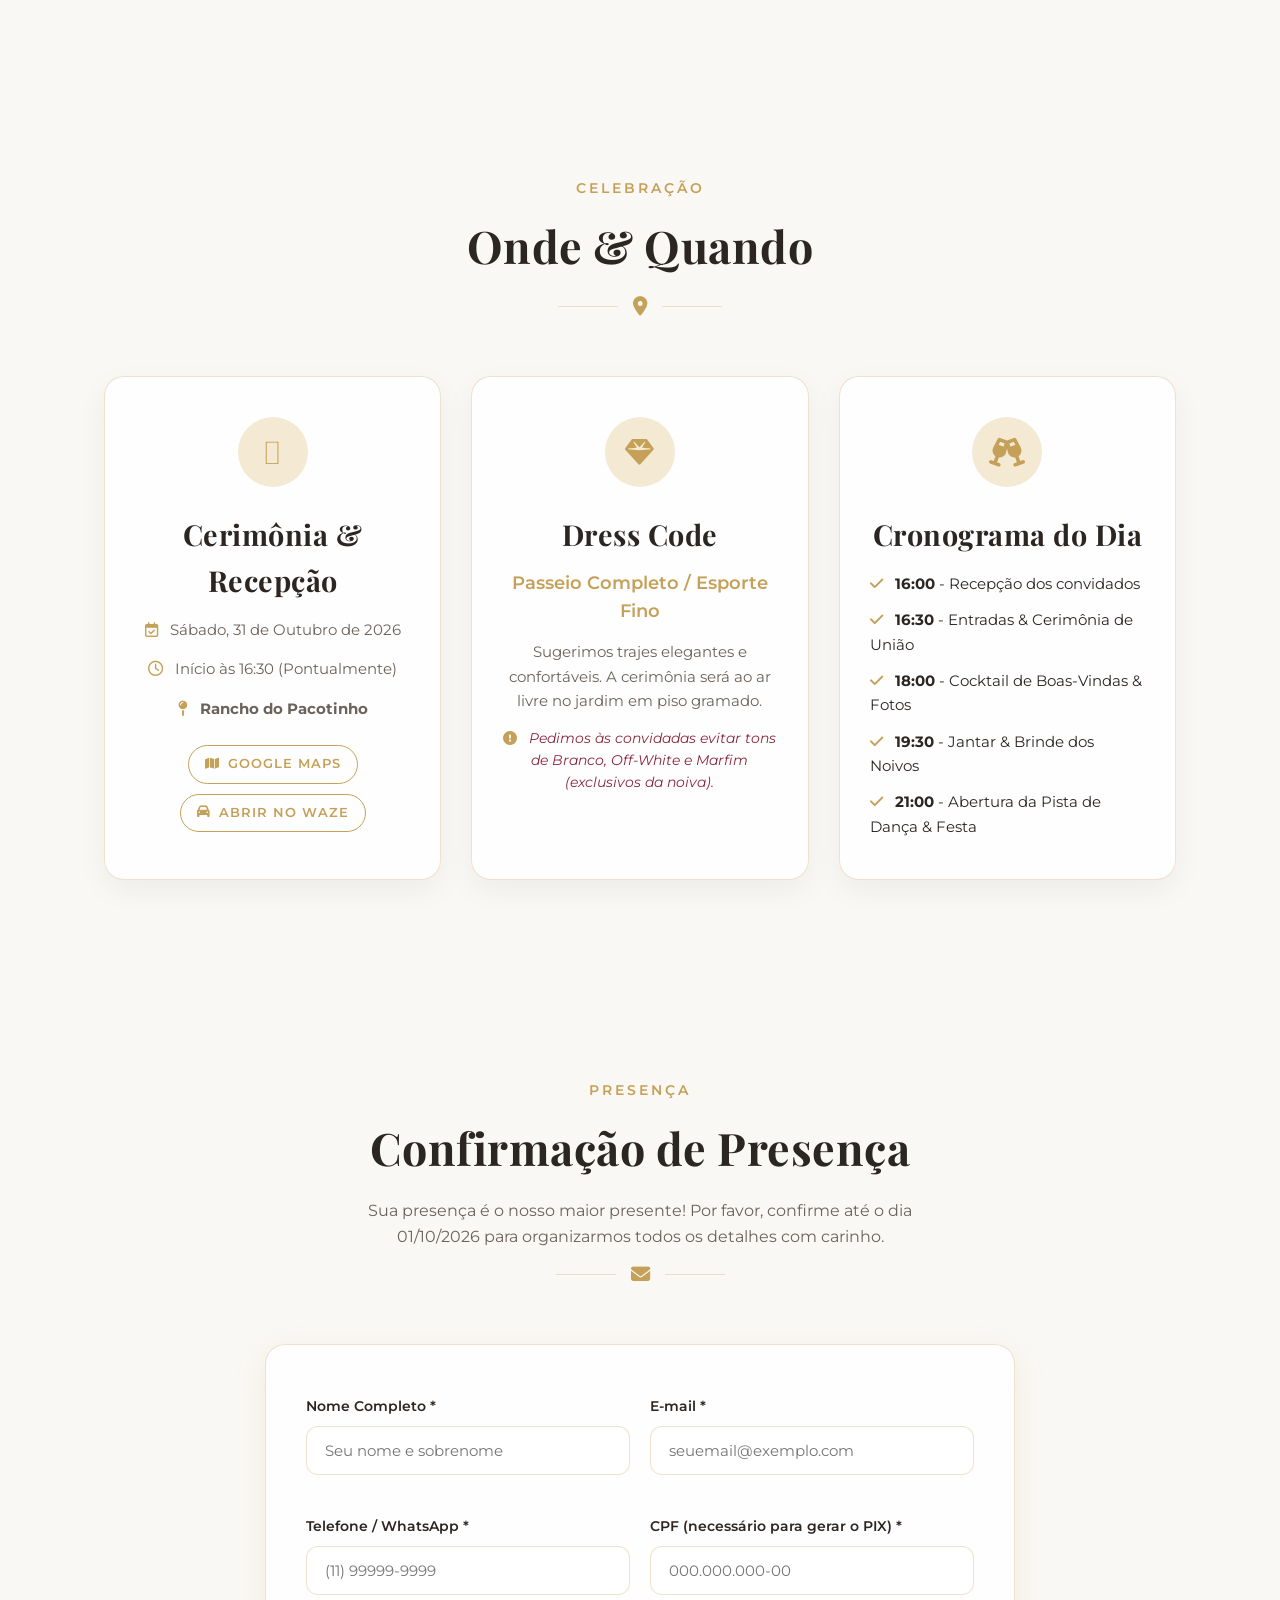
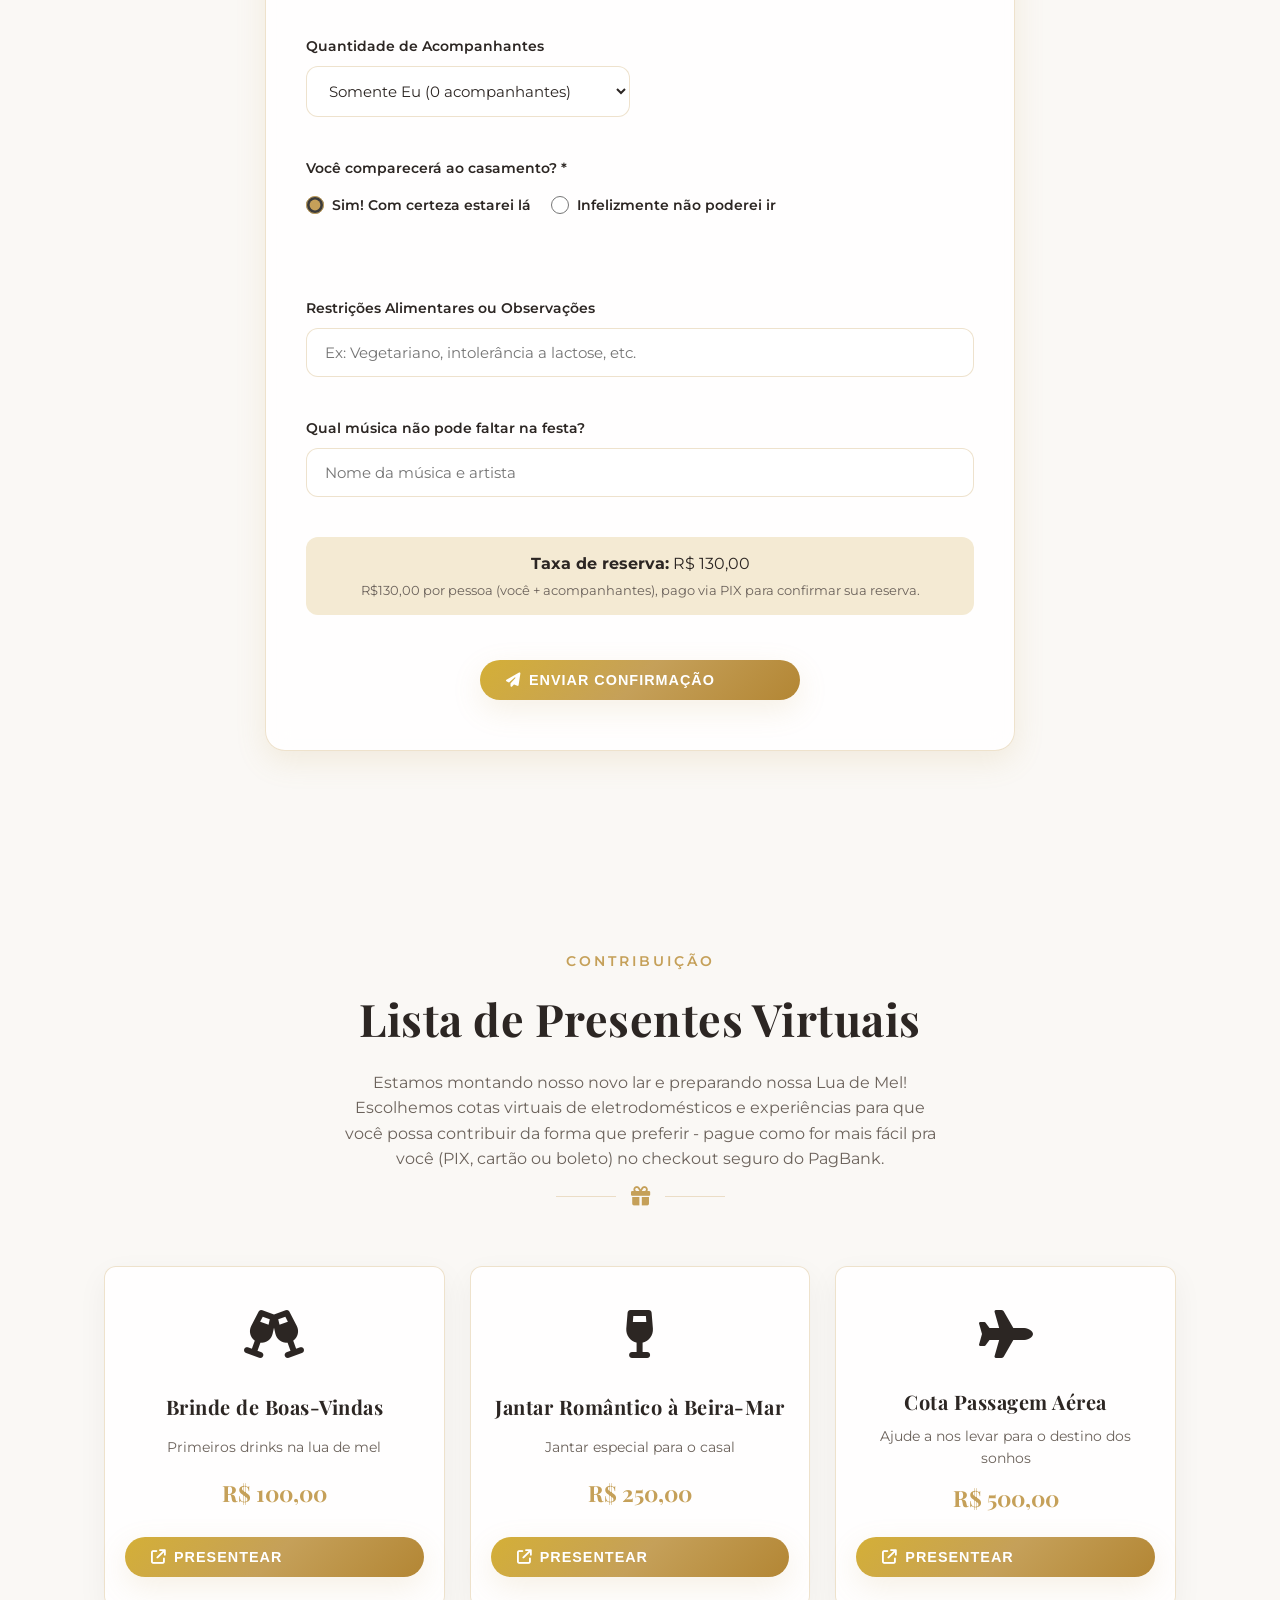
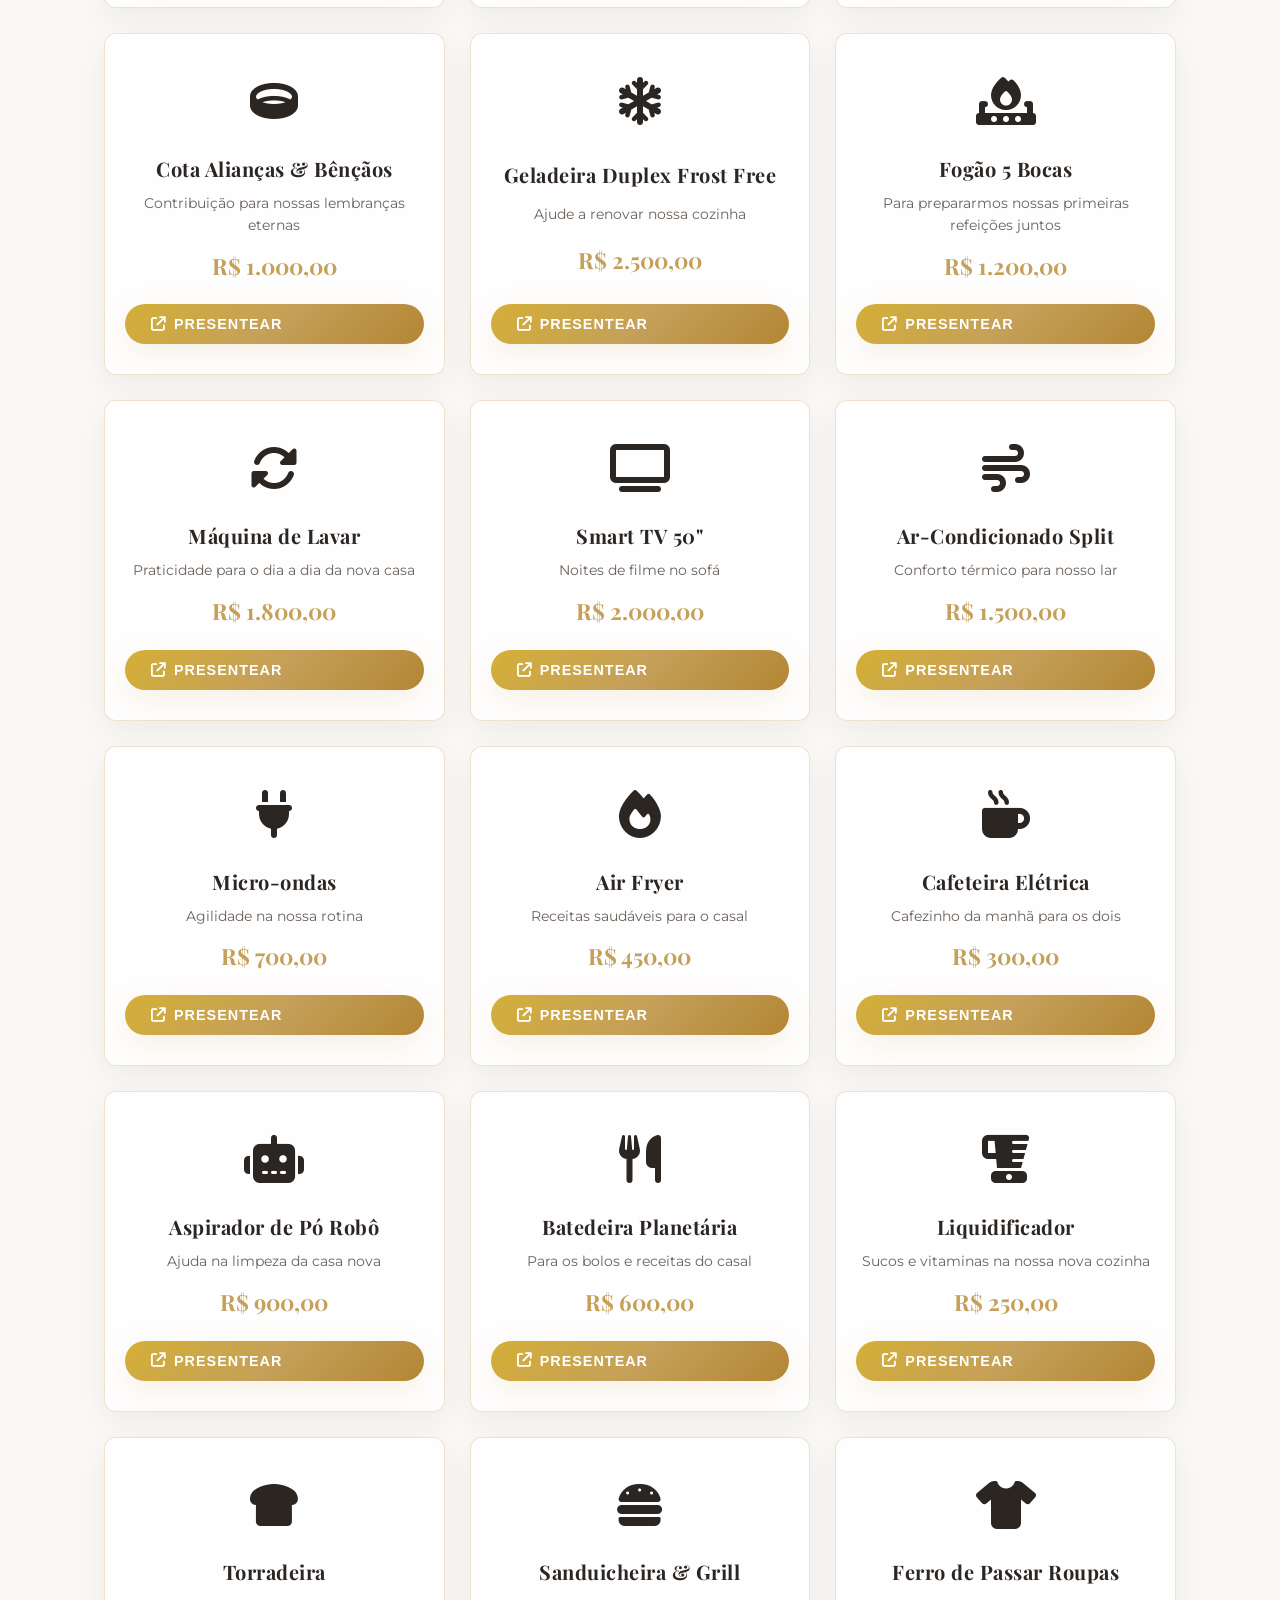
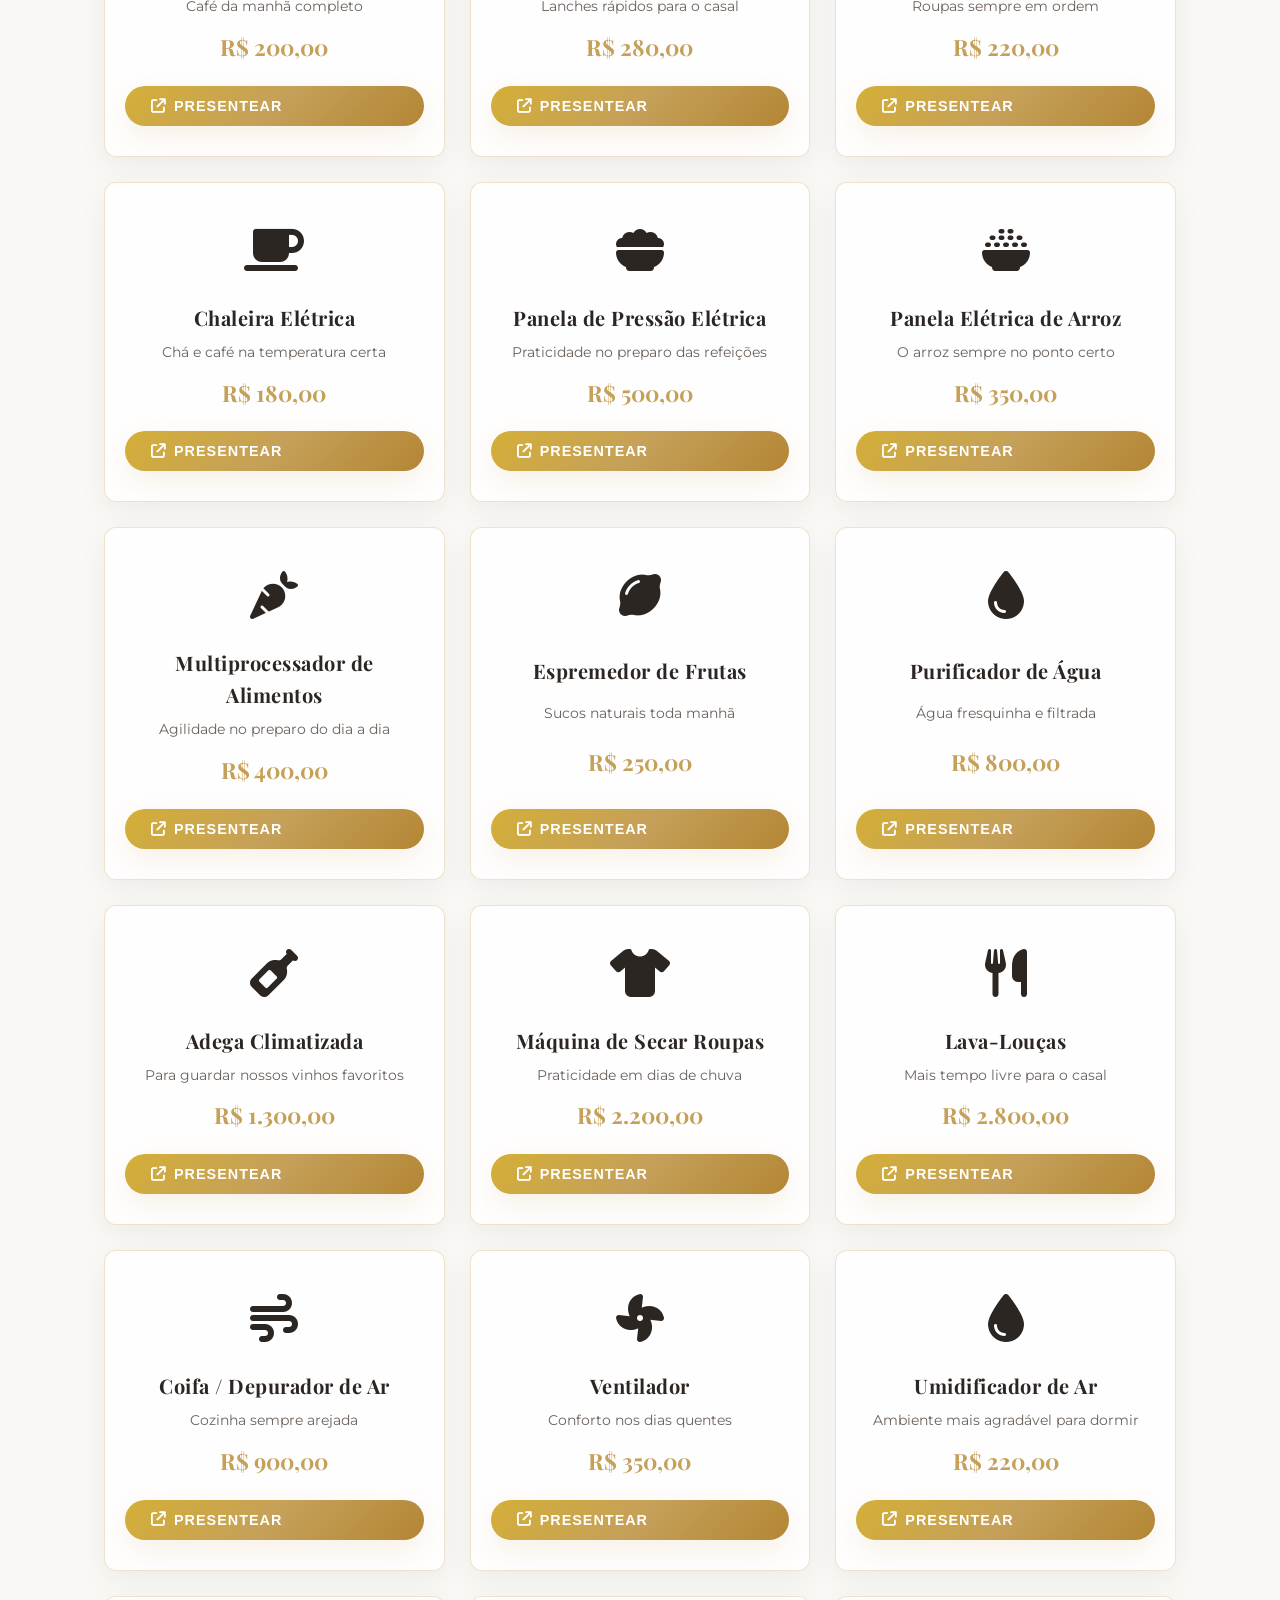
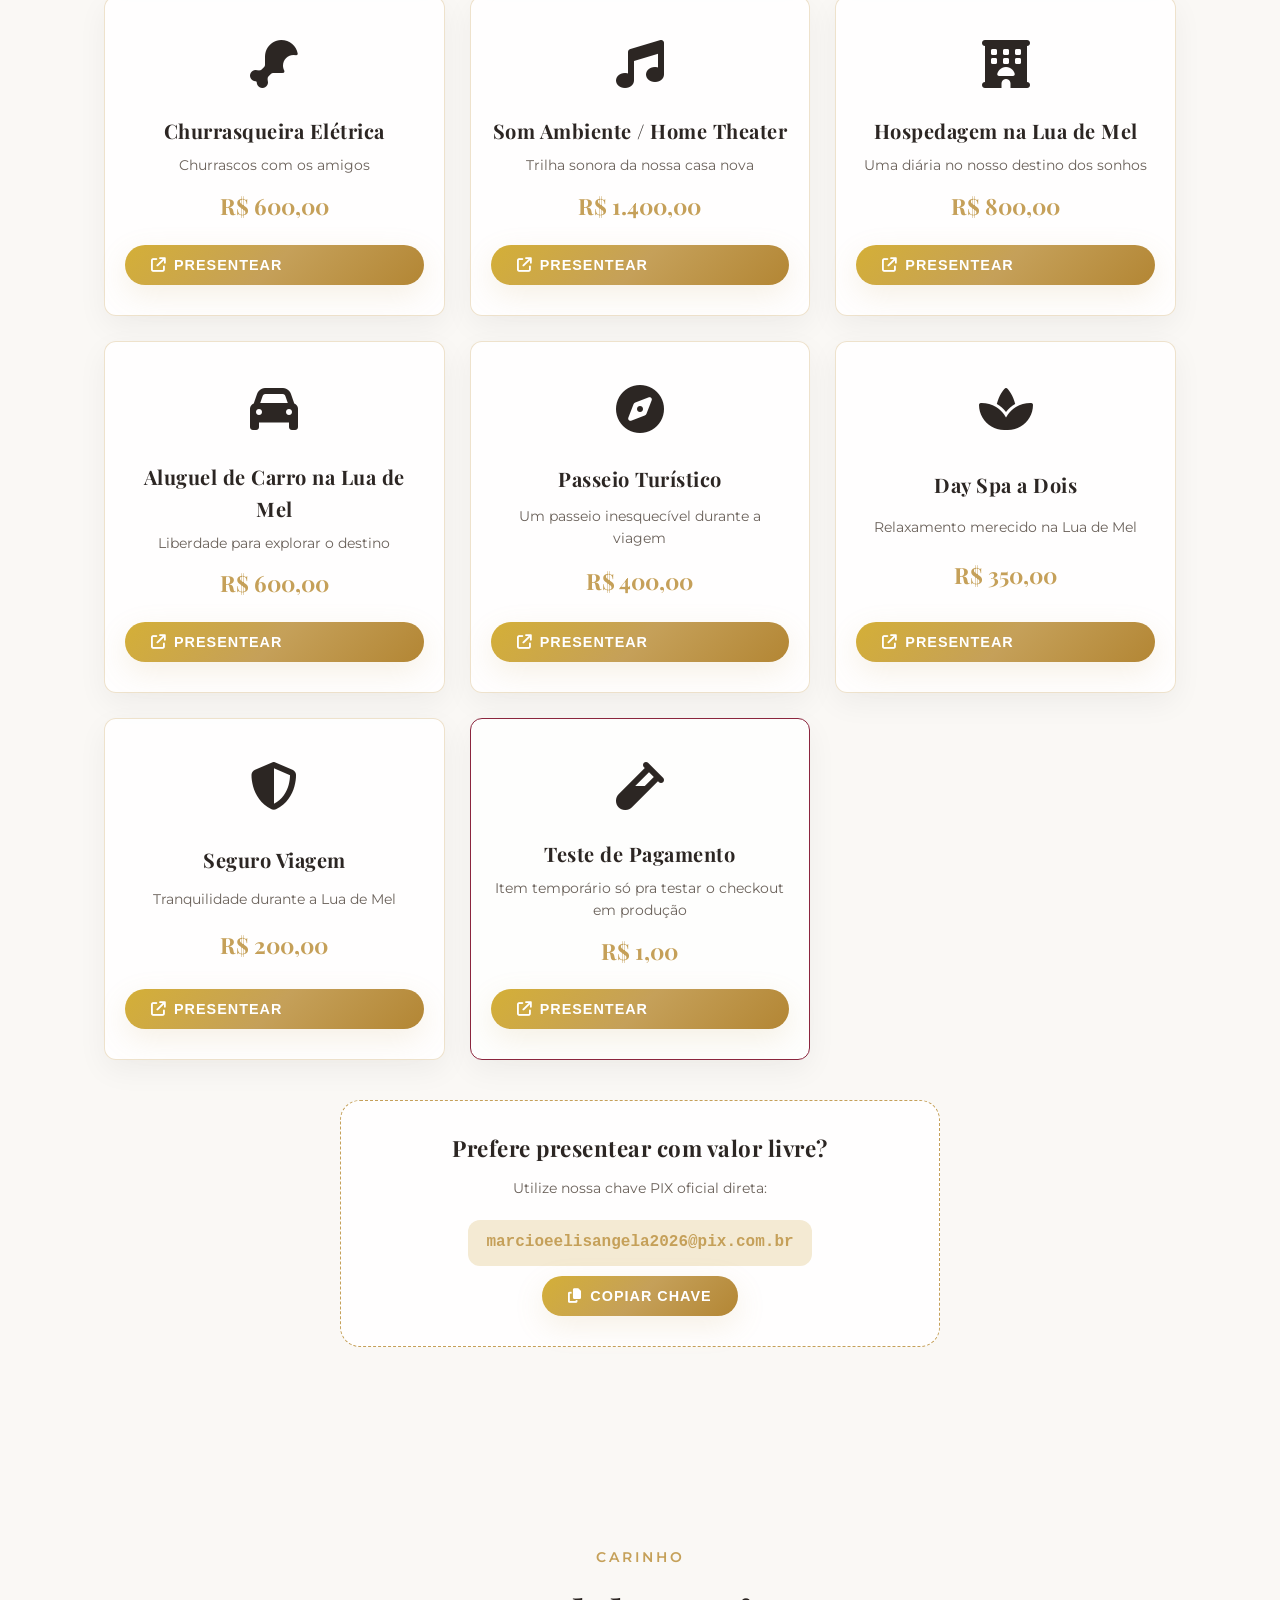
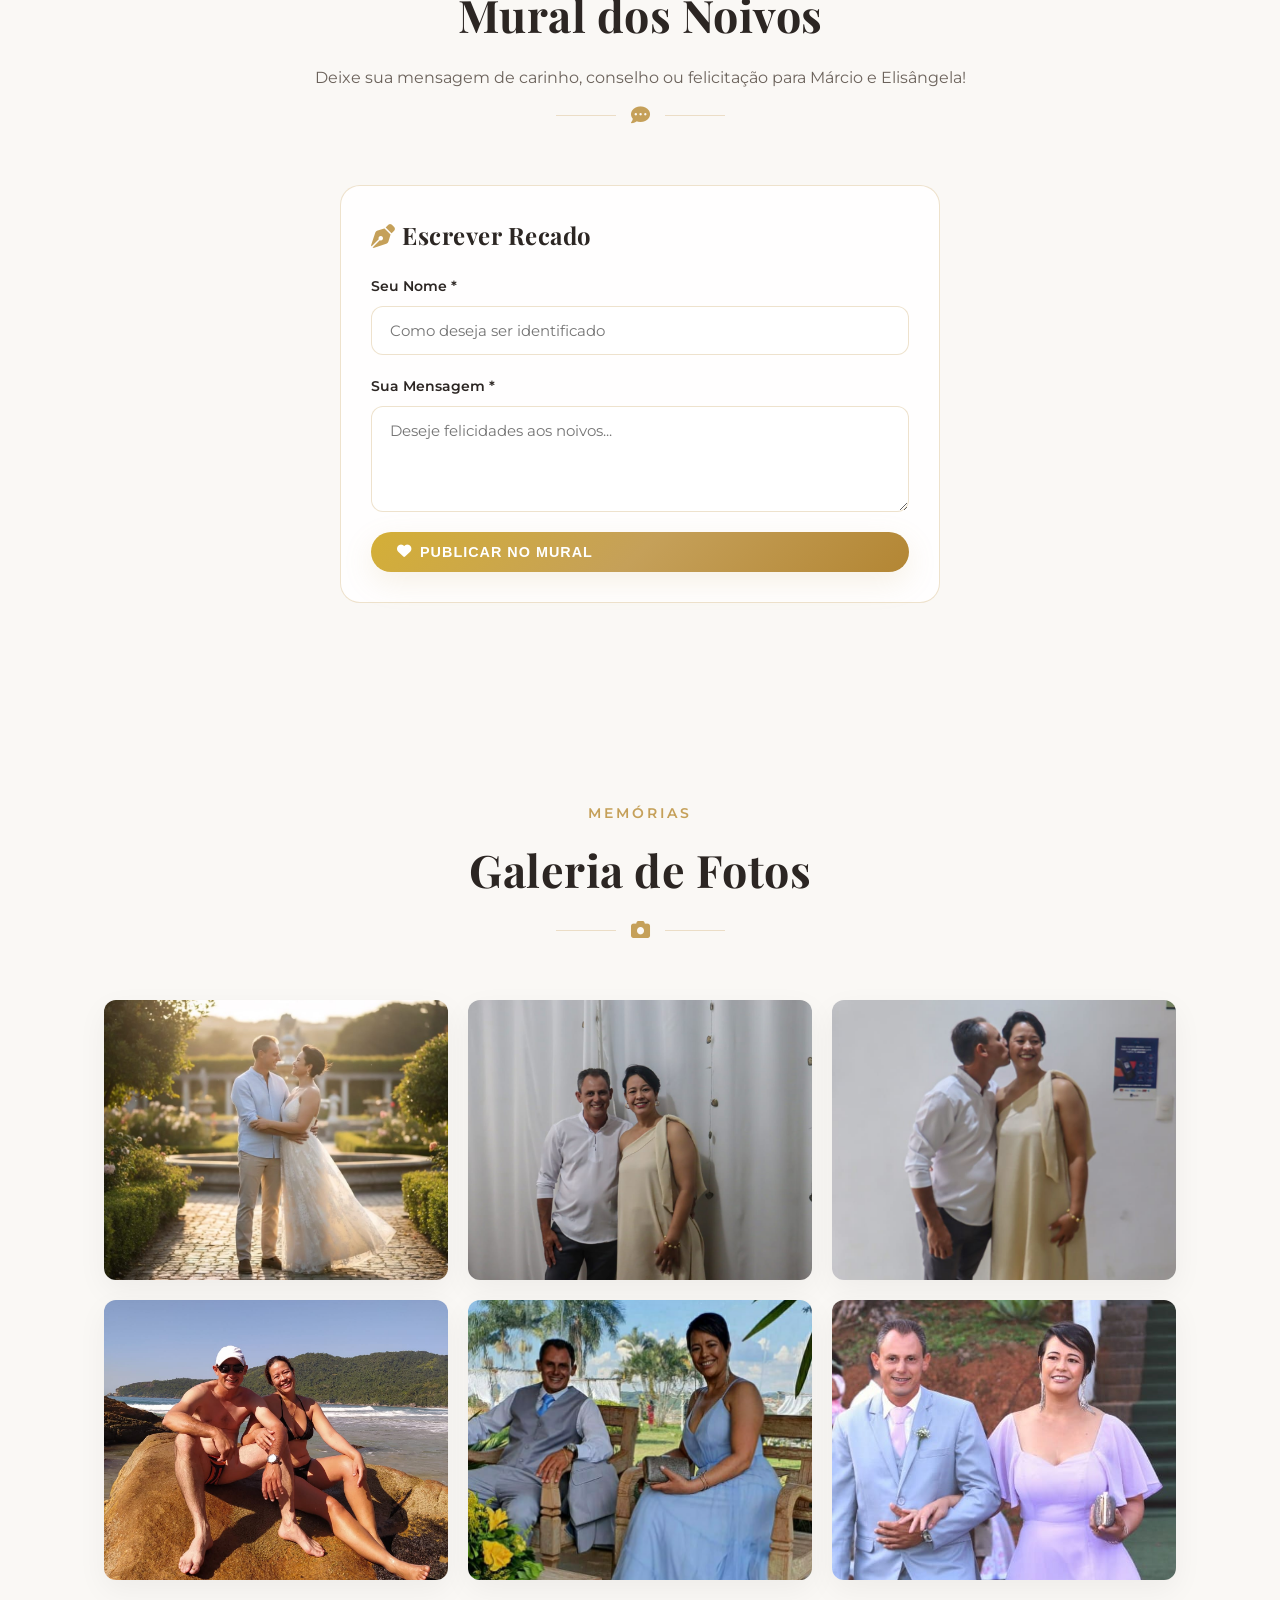
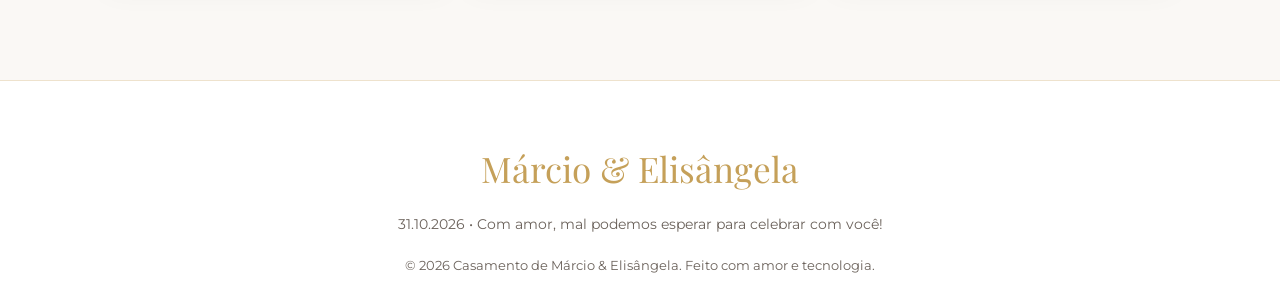
==== commit 0ae5da08: "Corrige exibição de erros do PagBank e enquadramento de 2 fotos da galeria - createPixCharge agora l" ====
--- a/index.html
+++ b/index.html
@@ -753,11 +753,11 @@
         <div class="gallery-overlay"><i class="fa-solid fa-magnifying-glass-plus"></i></div>
       </div>
       <div class="gallery-item" data-img="fotos/WhatsApp%20Image%202026-07-22%20at%2007.06.10.jpeg" data-caption="Aventuras à beira-mar">
-        <img src="fotos/WhatsApp%20Image%202026-07-22%20at%2007.06.10.jpeg" alt="Galeria Foto 4">
+        <img src="fotos/WhatsApp%20Image%202026-07-22%20at%2007.06.10.jpeg" alt="Galeria Foto 4" style="object-position: center 68%;">
         <div class="gallery-overlay"><i class="fa-solid fa-magnifying-glass-plus"></i></div>
       </div>
       <div class="gallery-item" data-img="fotos/WhatsApp%20Image%202026-07-22%20at%2007.12.42.jpeg" data-caption="Celebrando momentos especiais">
-        <img src="fotos/WhatsApp%20Image%202026-07-22%20at%2007.12.42.jpeg" alt="Galeria Foto 5">
+        <img src="fotos/WhatsApp%20Image%202026-07-22%20at%2007.12.42.jpeg" alt="Galeria Foto 5" style="object-position: center top;">
         <div class="gallery-overlay"><i class="fa-solid fa-magnifying-glass-plus"></i></div>
       </div>
       <div class="gallery-item" data-img="fotos/WhatsApp%20Image%202026-07-22%20at%2007.12.45.jpeg" data-caption="Sempre lado a lado">
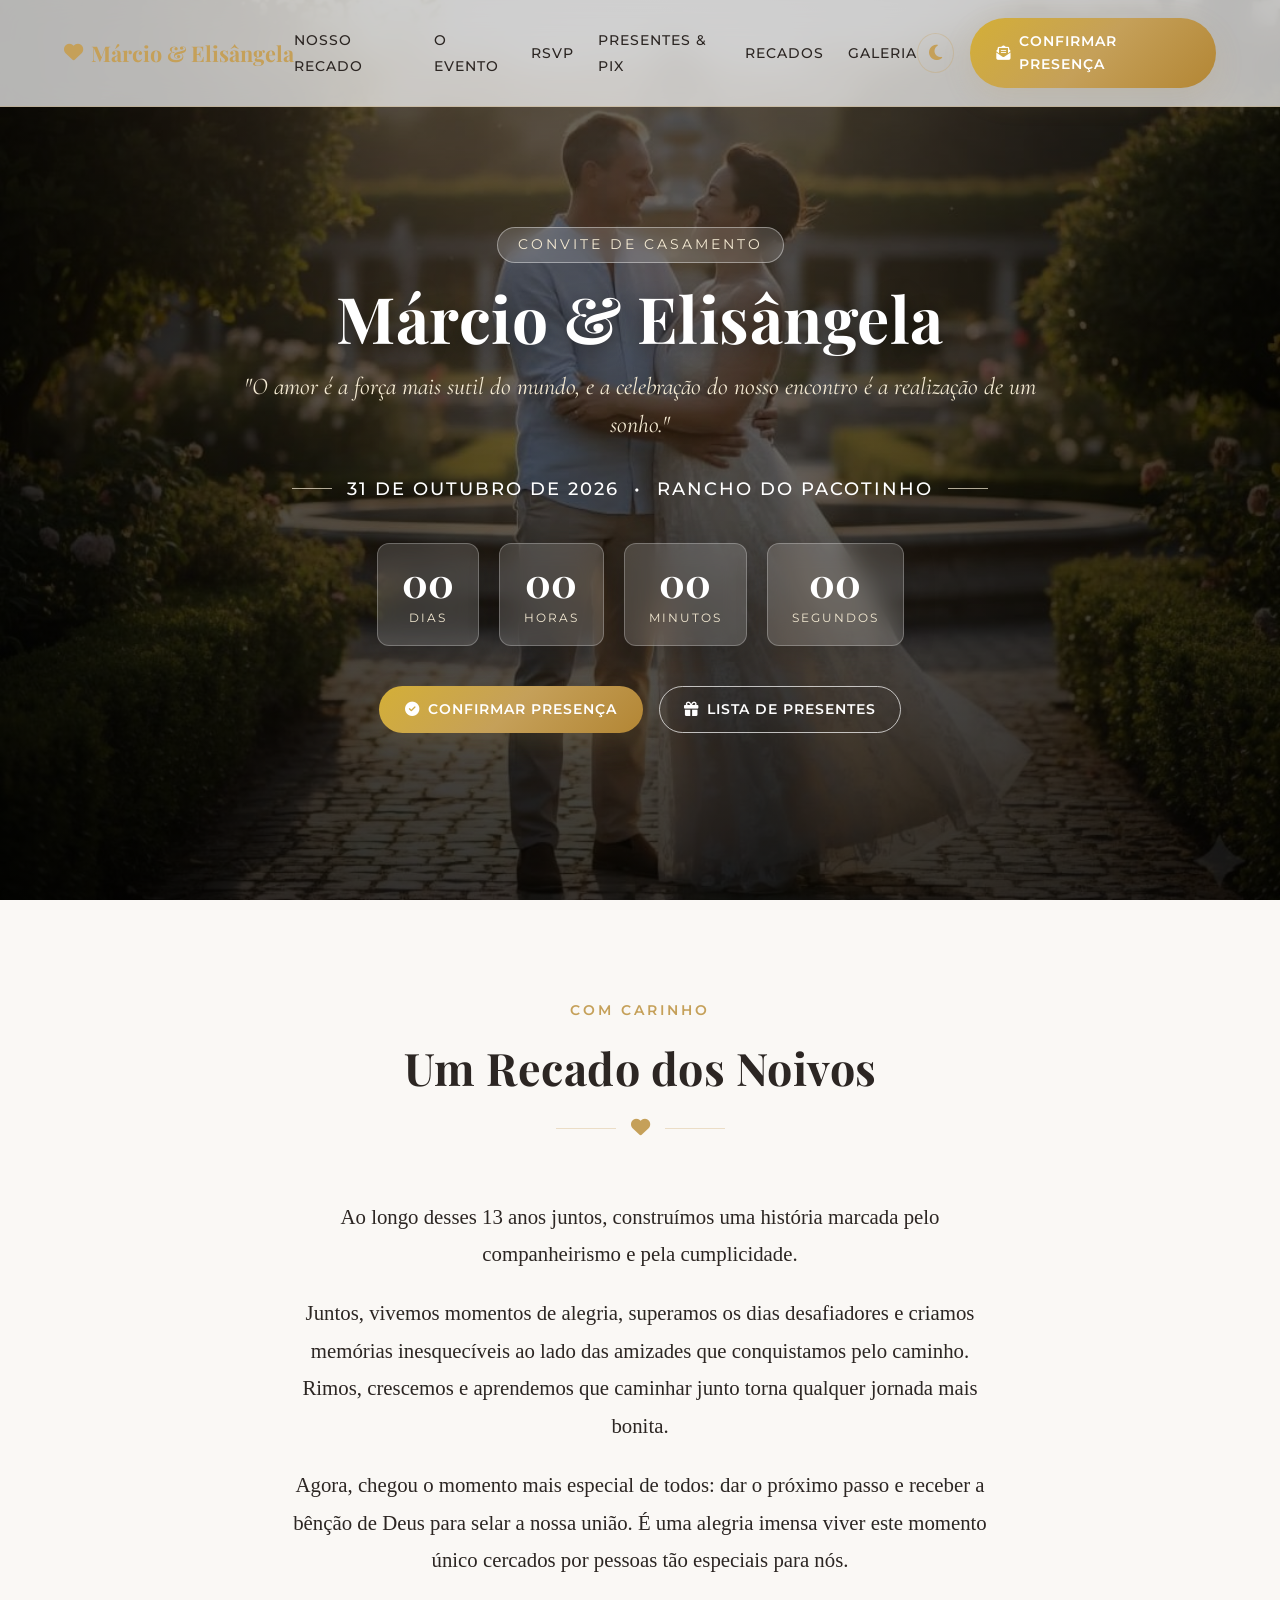
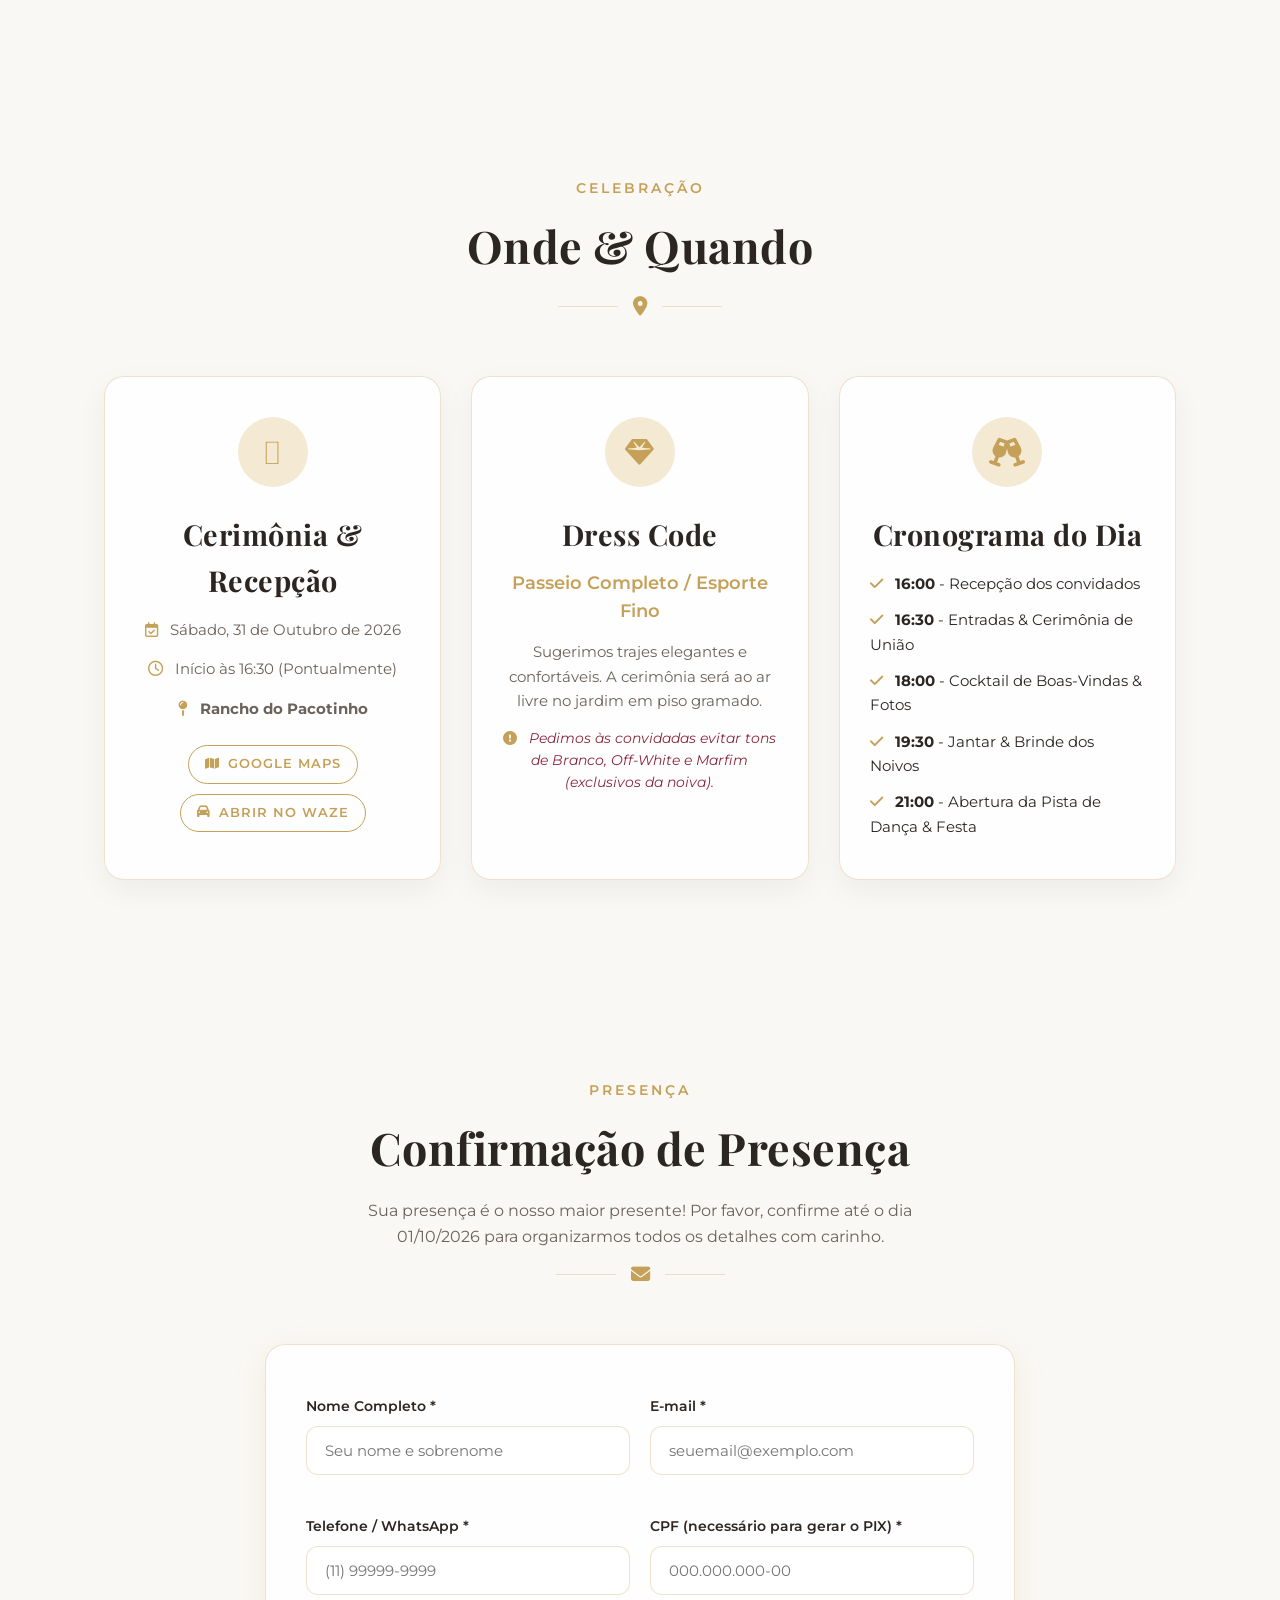
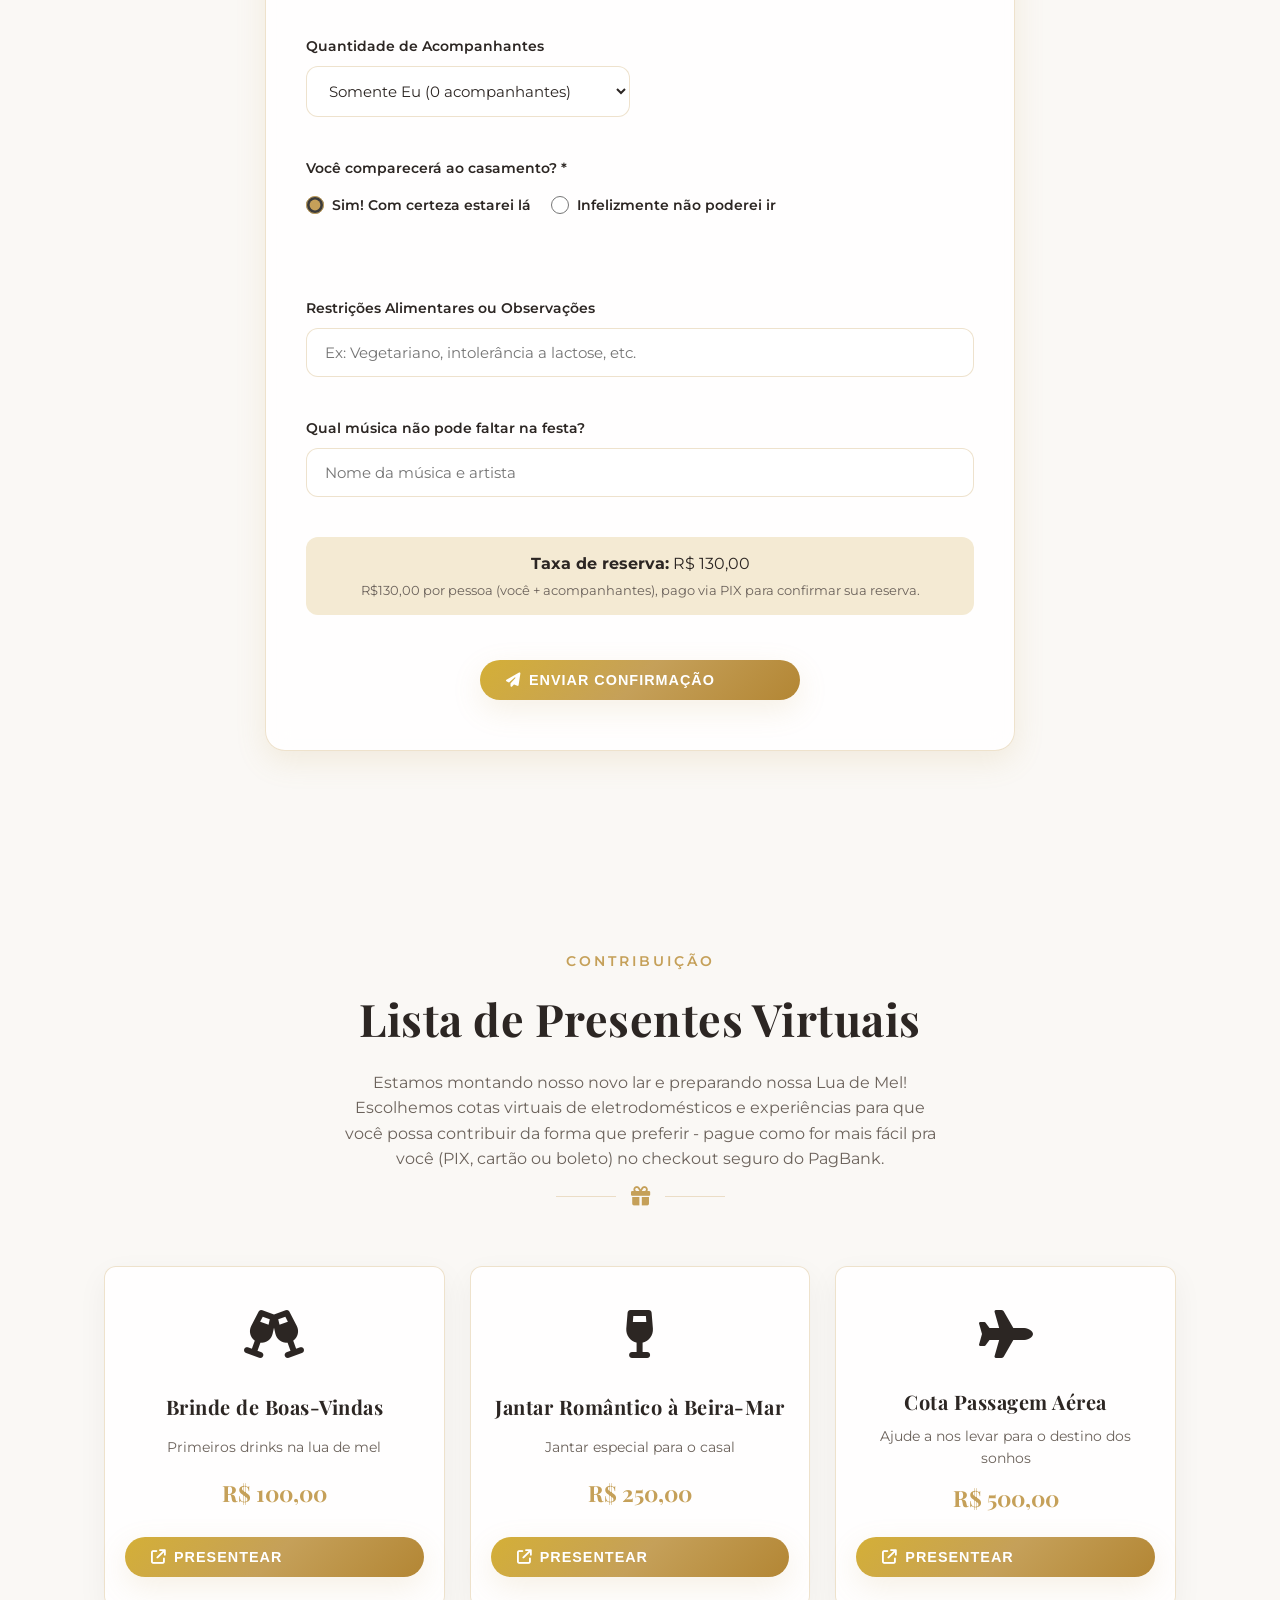
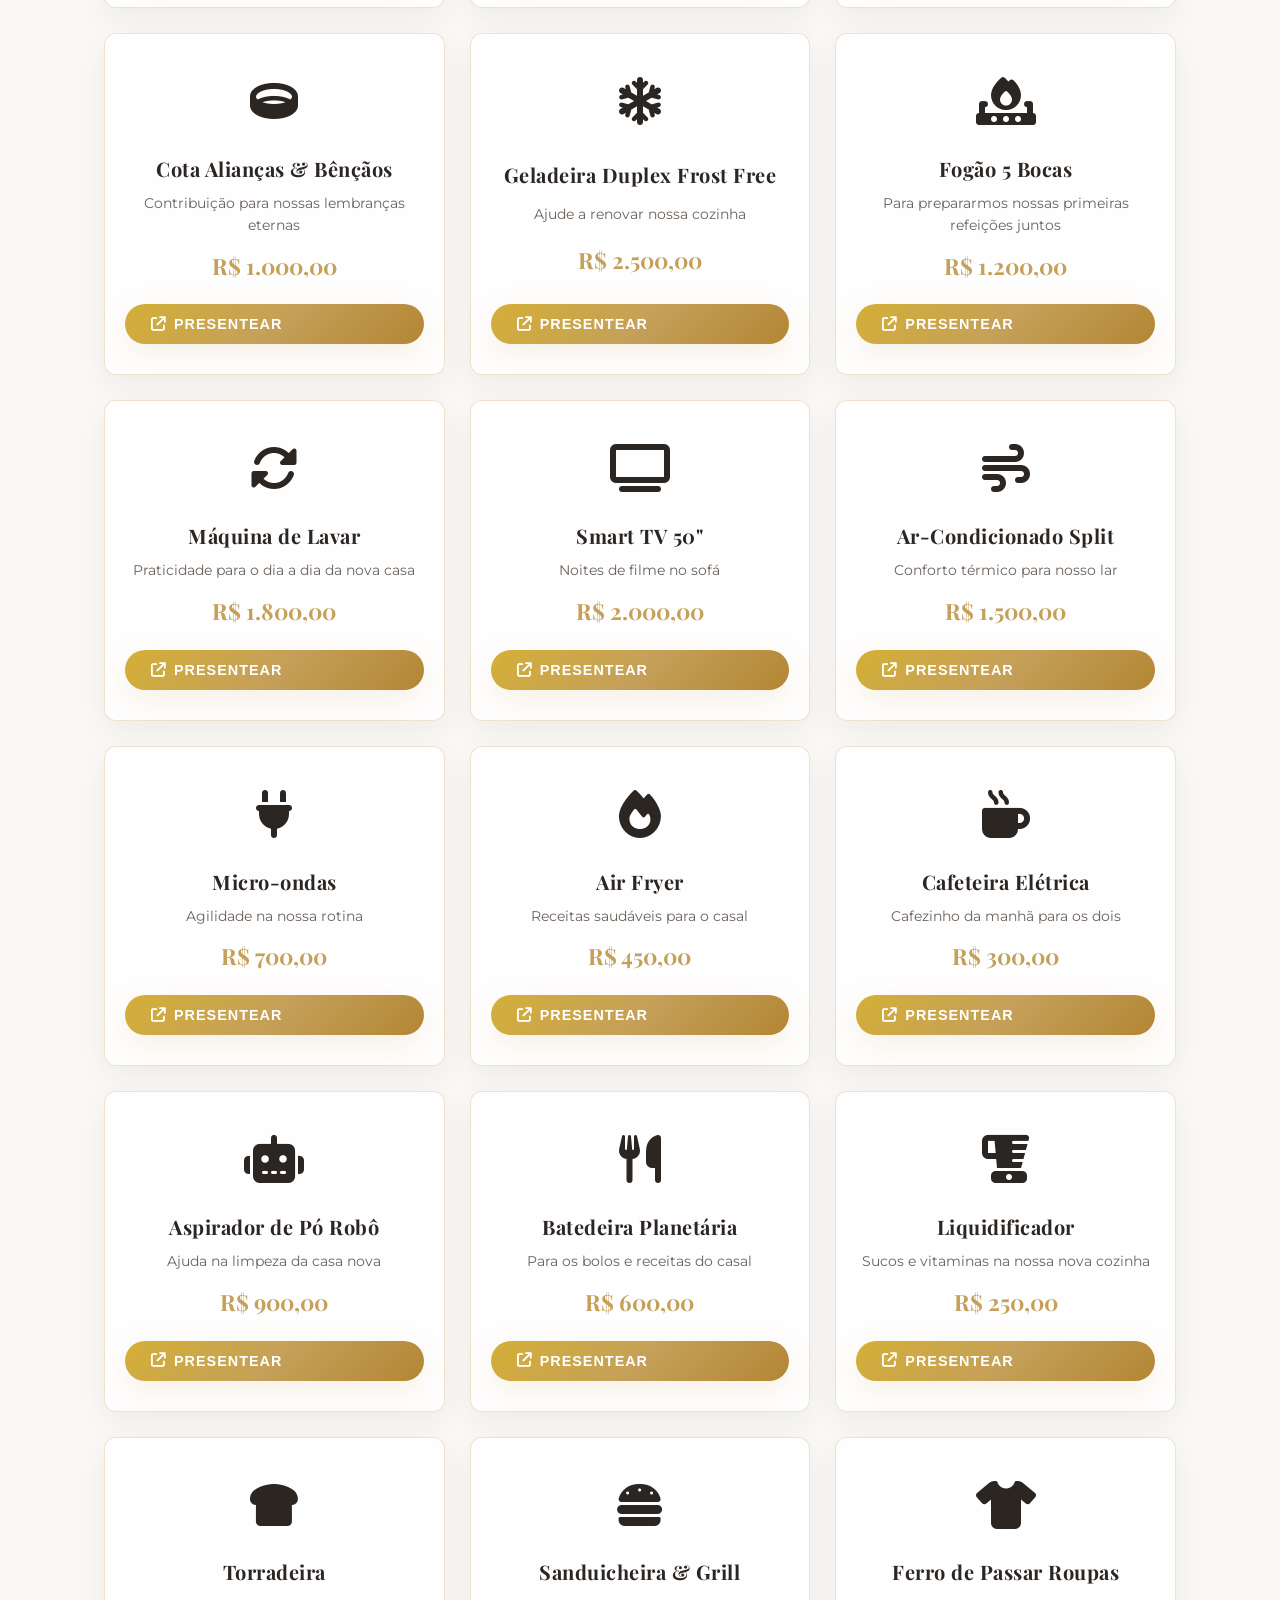
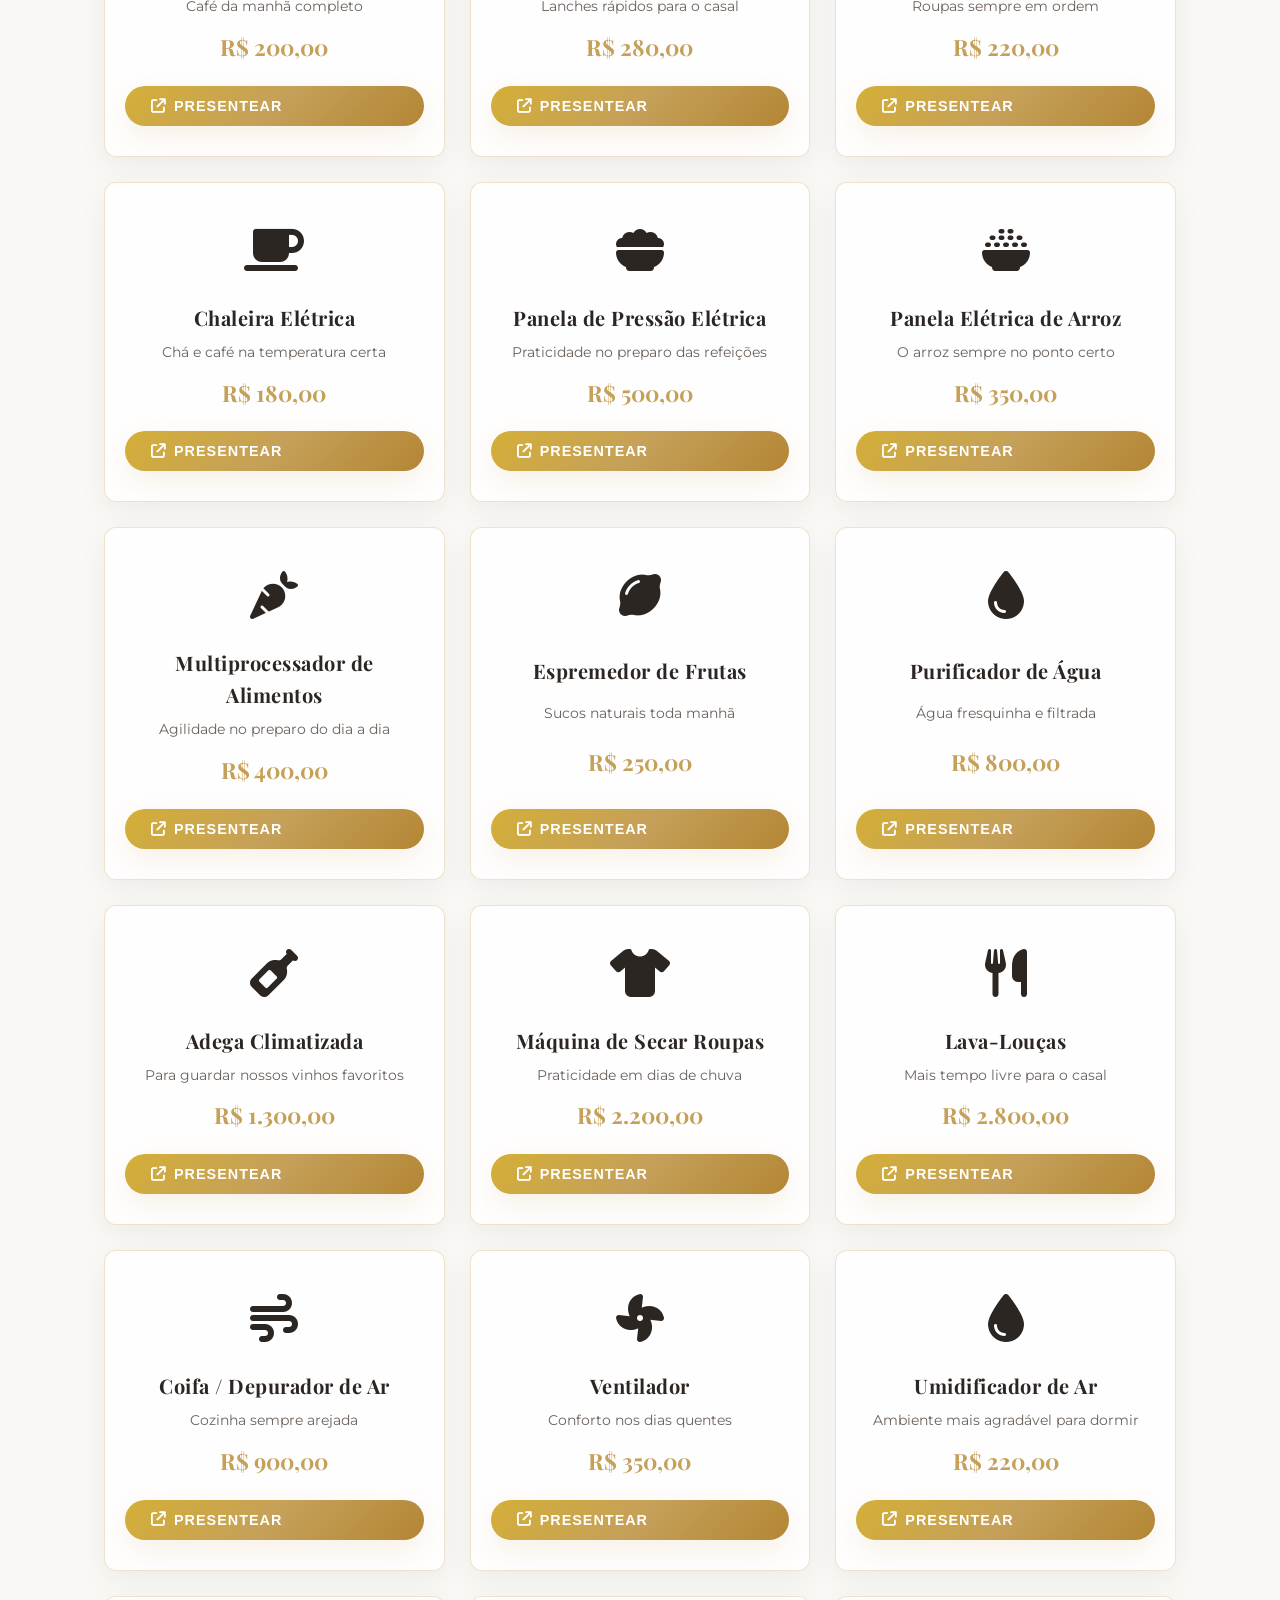
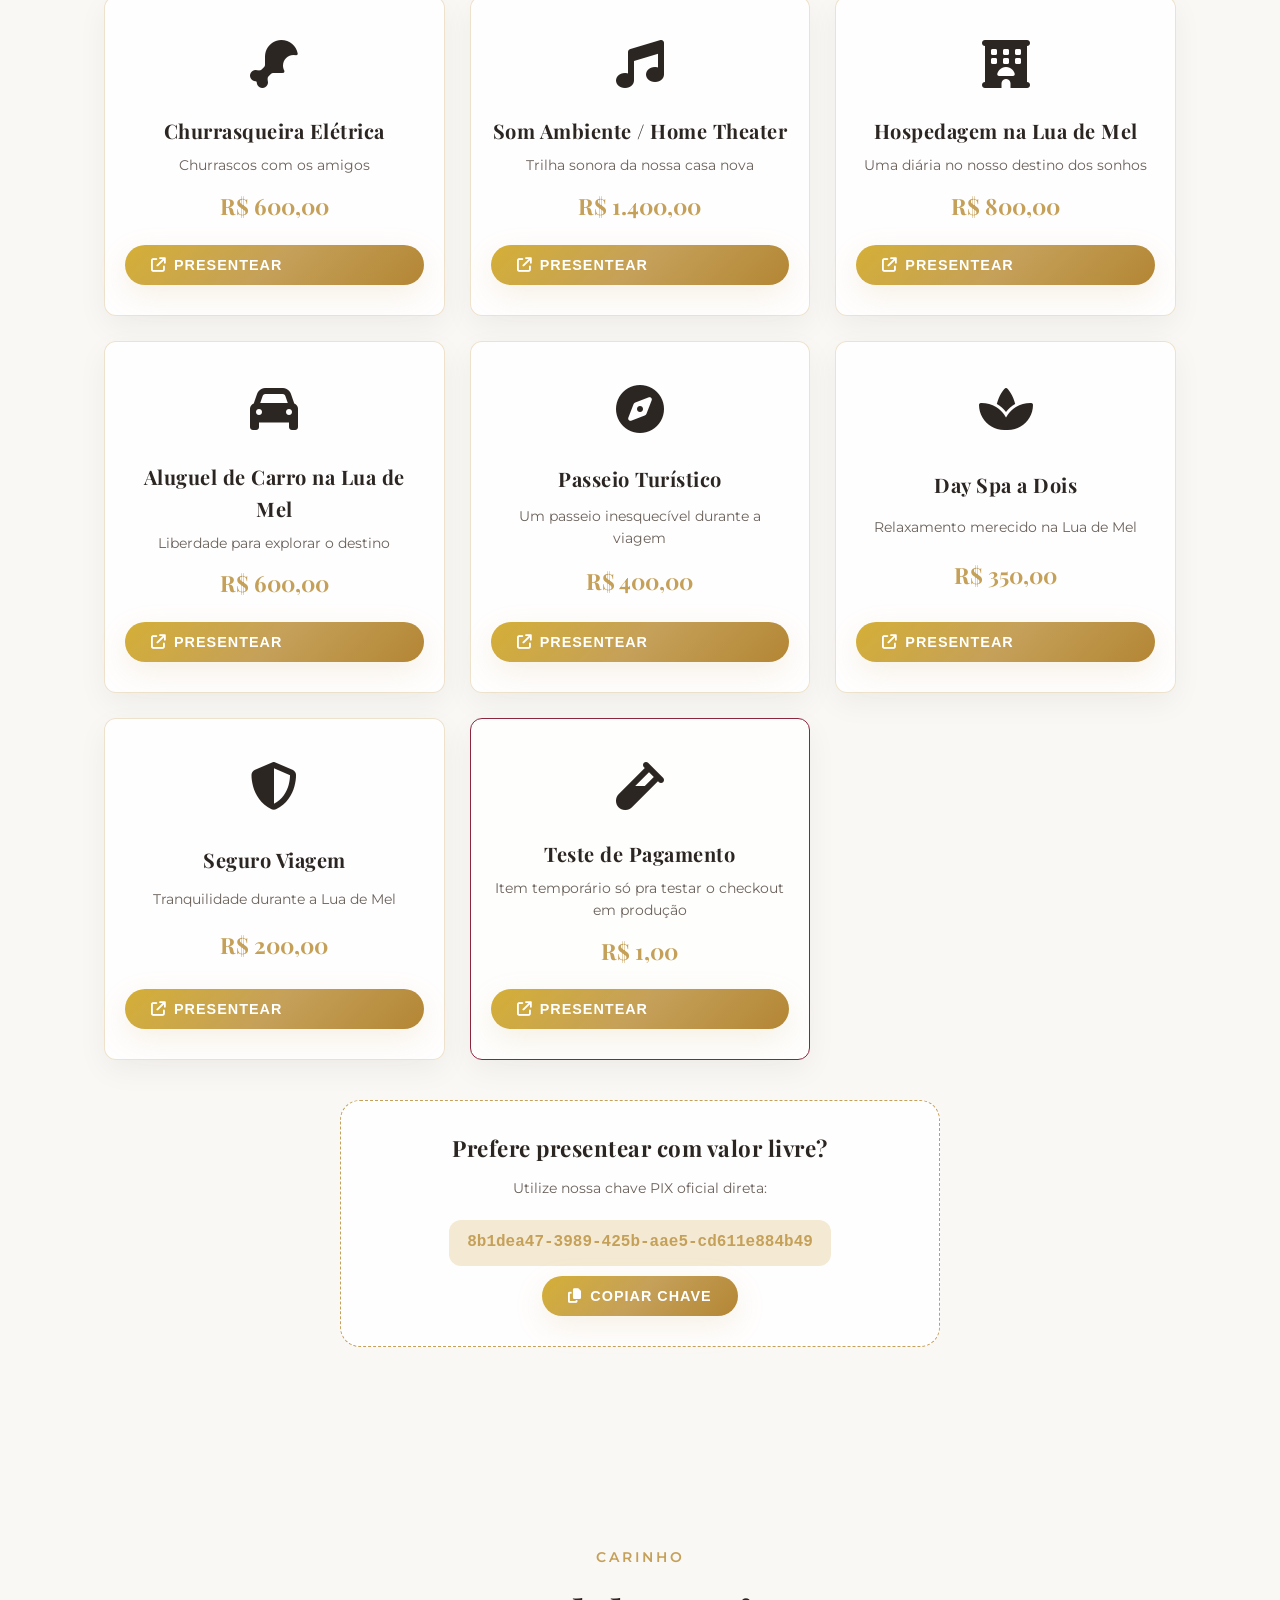
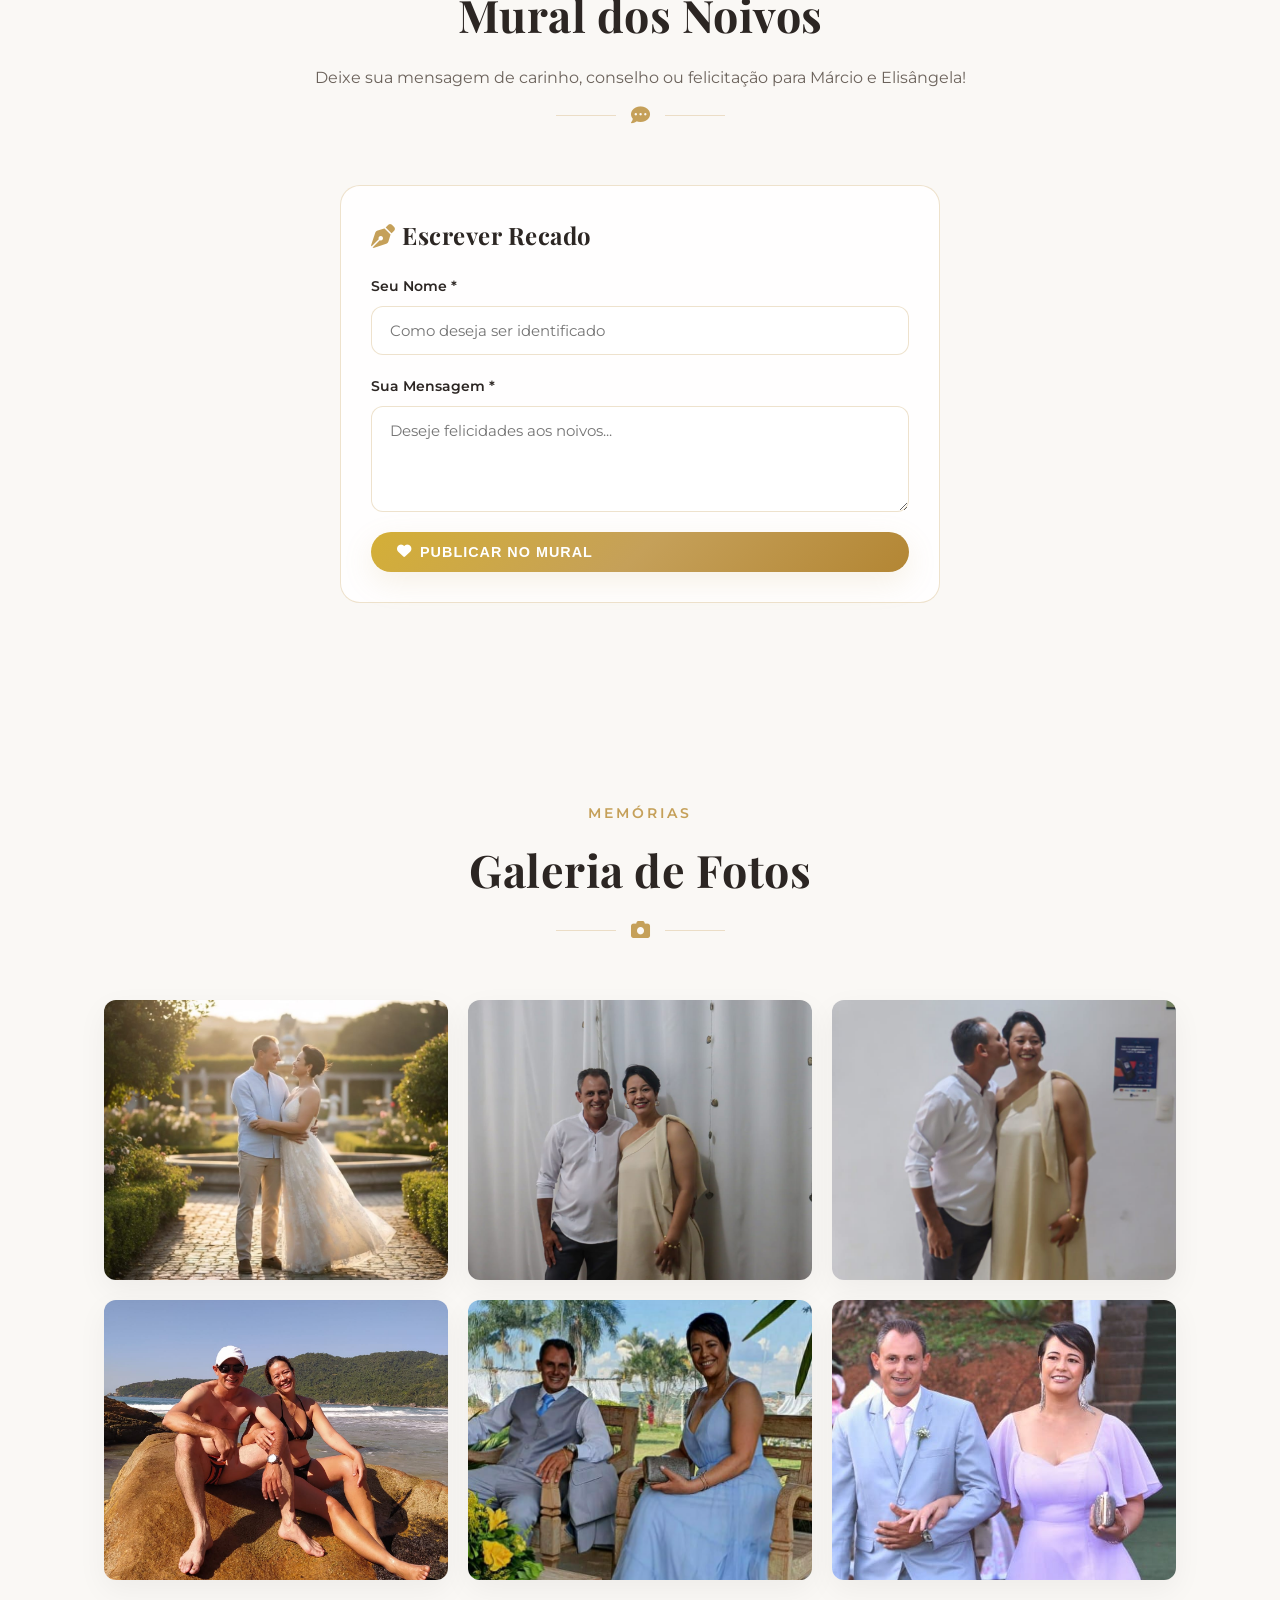
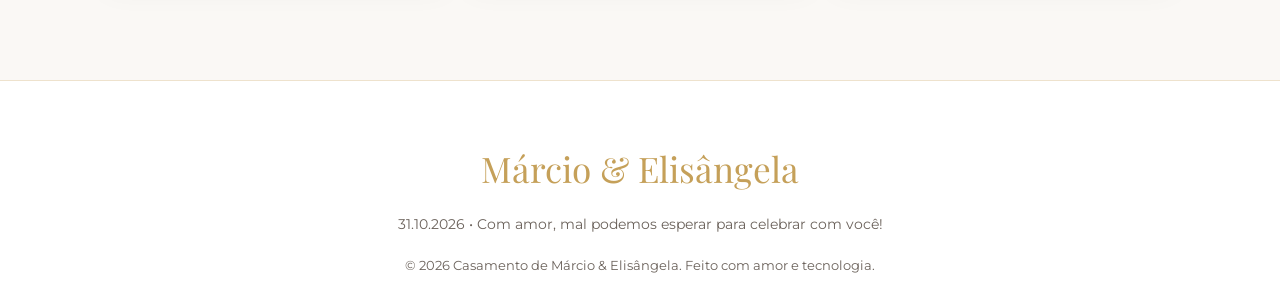
==== commit f358d2db: "Atualiza chave PIX estática (chave aleatória) da caixa de valor livre Co-Authored-By: Claude Sonnet " ====
--- a/index.html
+++ b/index.html
@@ -690,7 +690,7 @@
       <h3 style="font-size: 1.4rem; margin-bottom: 10px;">Prefere presentear com valor livre?</h3>
       <p style="font-size: 0.9rem; color: var(--text-muted); margin-bottom: 20px;">Utilize nossa chave PIX oficial direta:</p>
       <div style="display: flex; gap: 10px; justify-content: center; align-items: center; flex-wrap: wrap;">
-        <code style="background: var(--gold-light); color: var(--gold-primary); padding: 10px 18px; border-radius: var(--radius-md); font-weight: 700; font-size: 1rem;">marcioeelisangela2026@pix.com.br</code>
+        <code style="background: var(--gold-light); color: var(--gold-primary); padding: 10px 18px; border-radius: var(--radius-md); font-weight: 700; font-size: 1rem;">8b1dea47-3989-425b-aae5-cd611e884b49</code>
         <button class="btn-primary" id="btn-copy-main-pix">
           <i class="fa-solid fa-copy"></i> Copiar Chave
         </button>
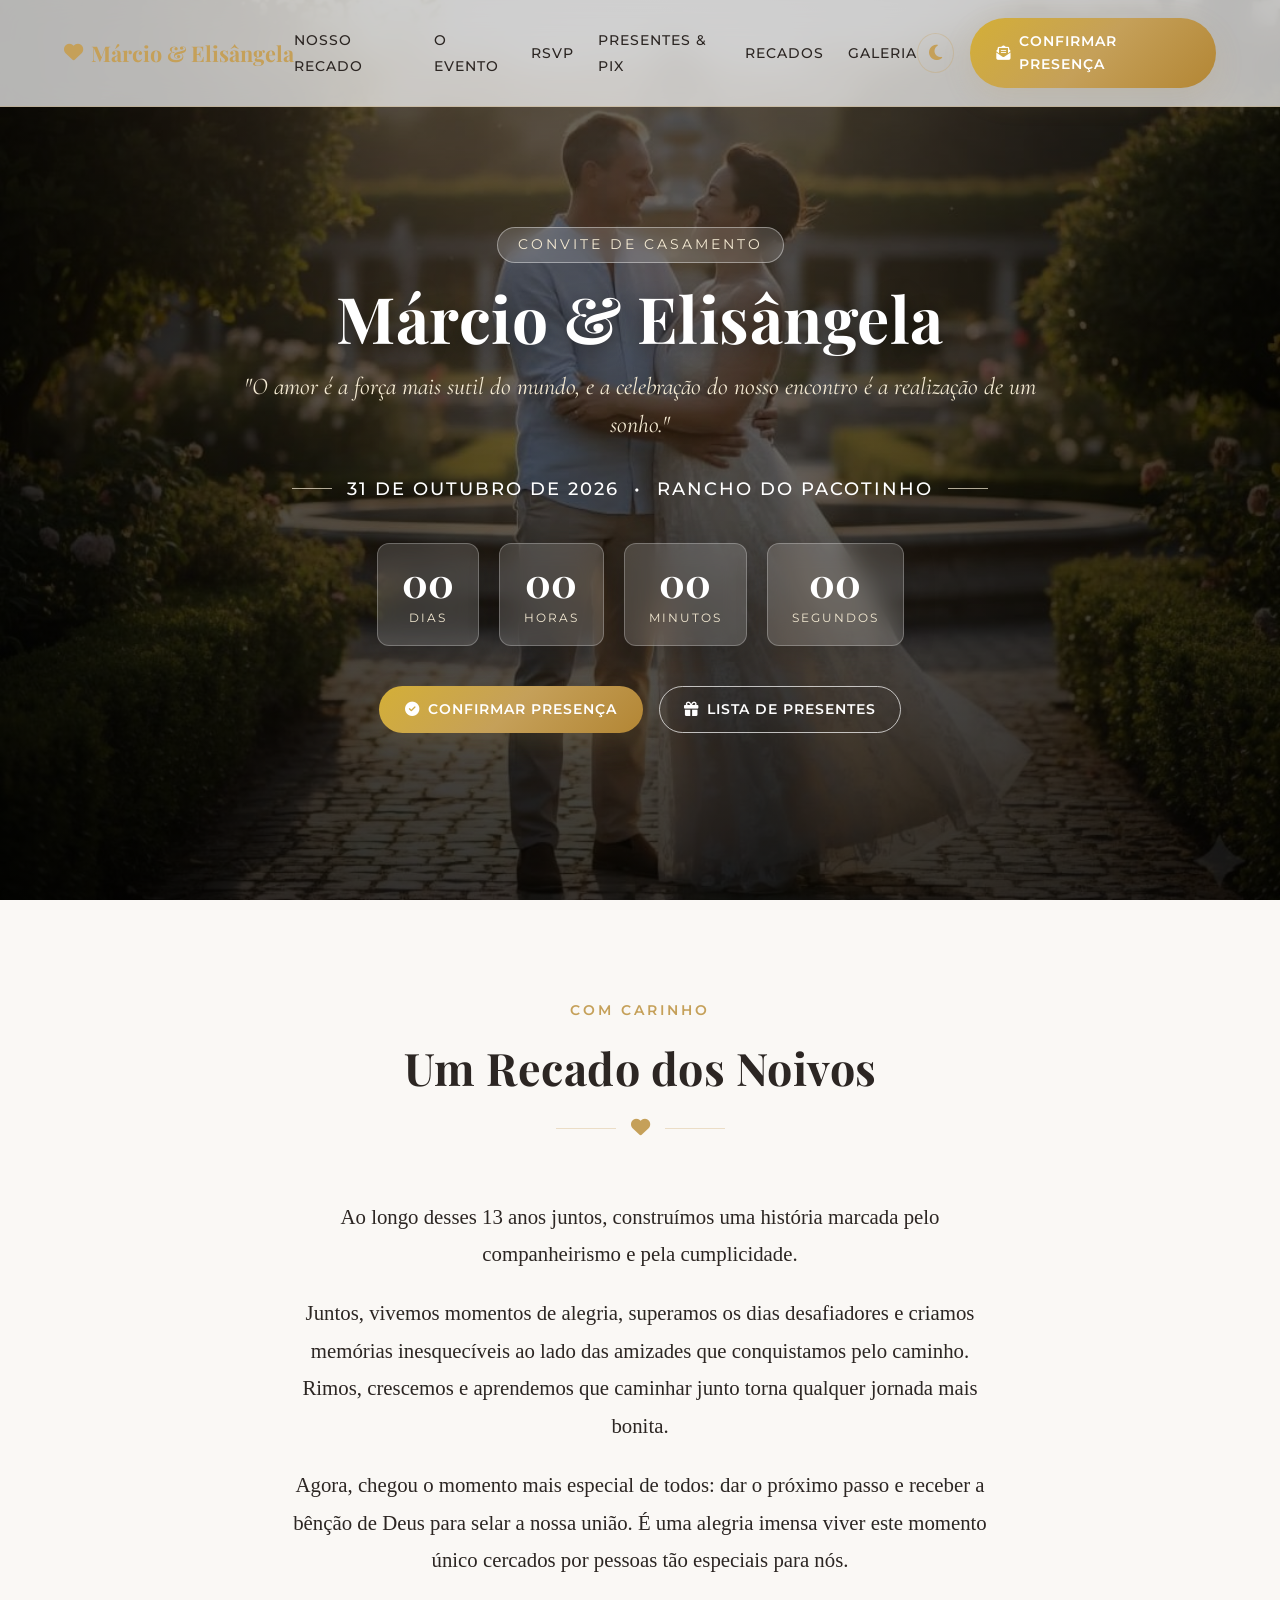
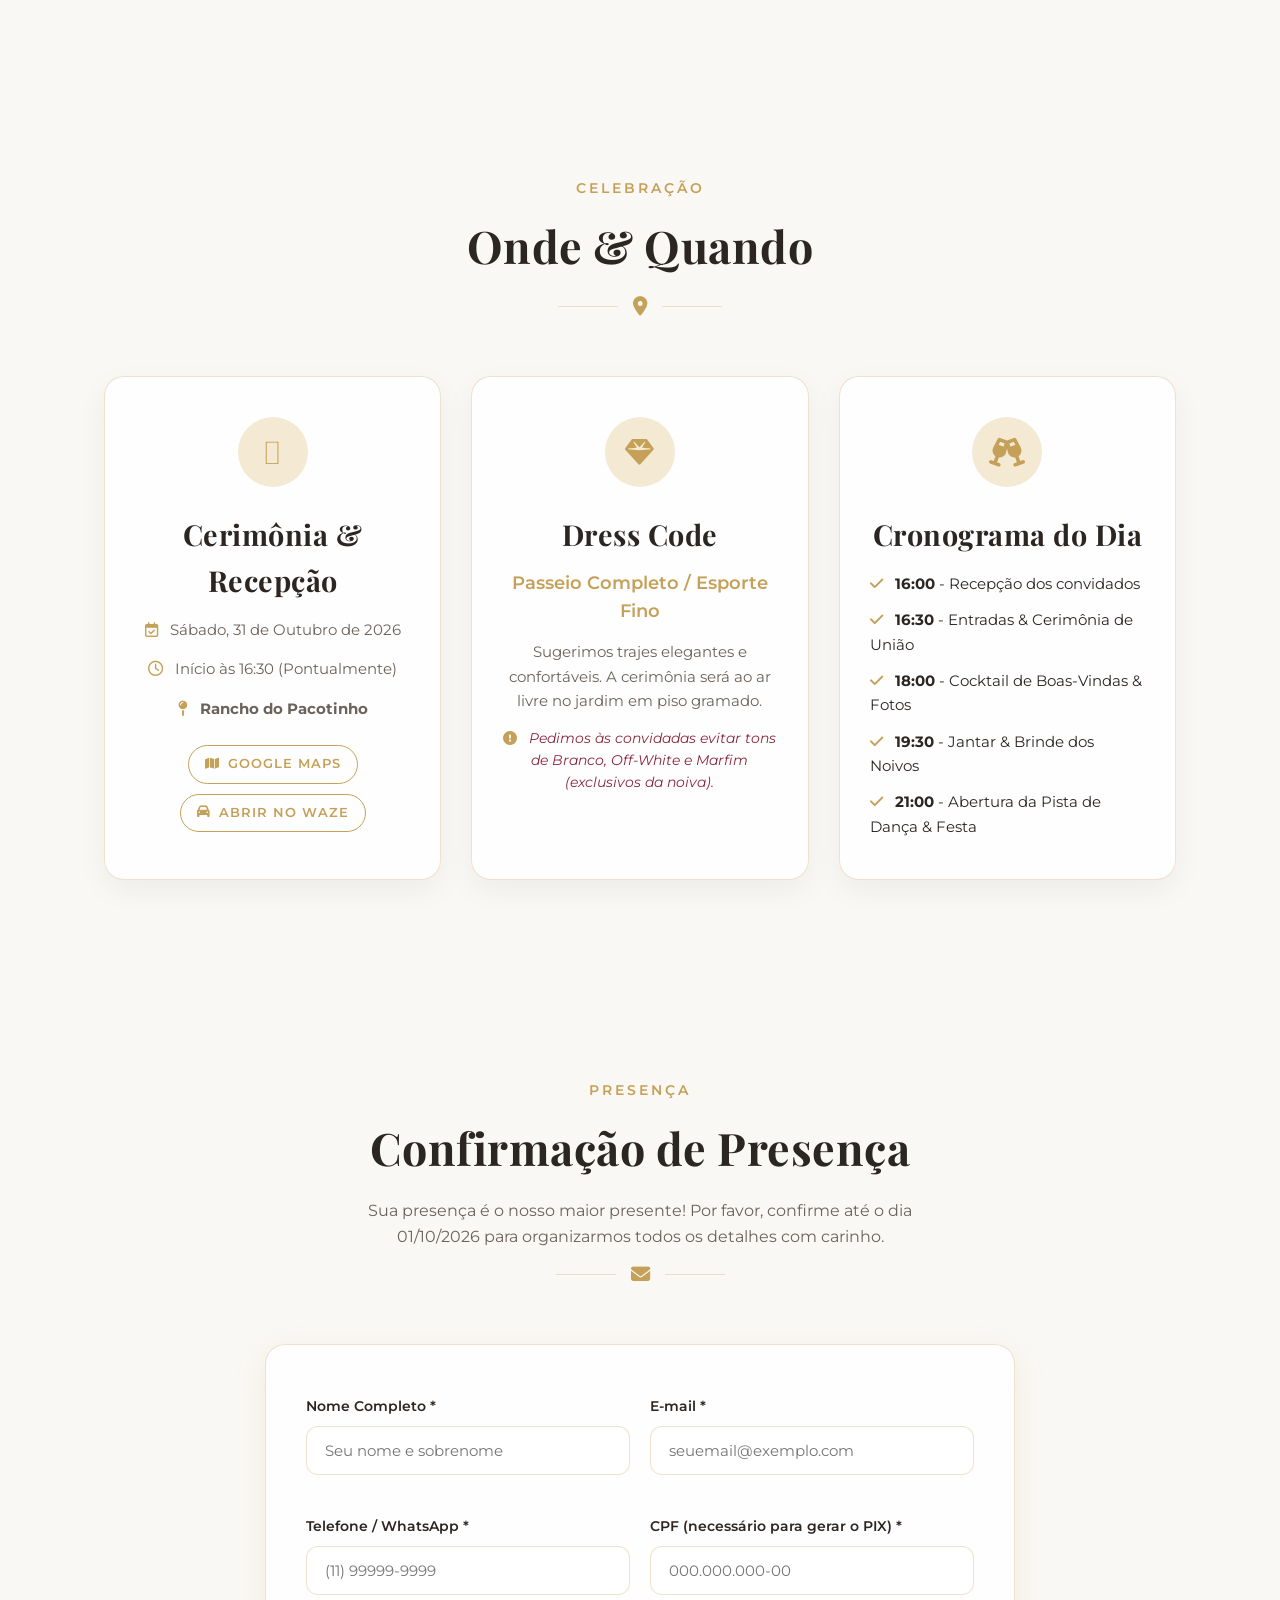
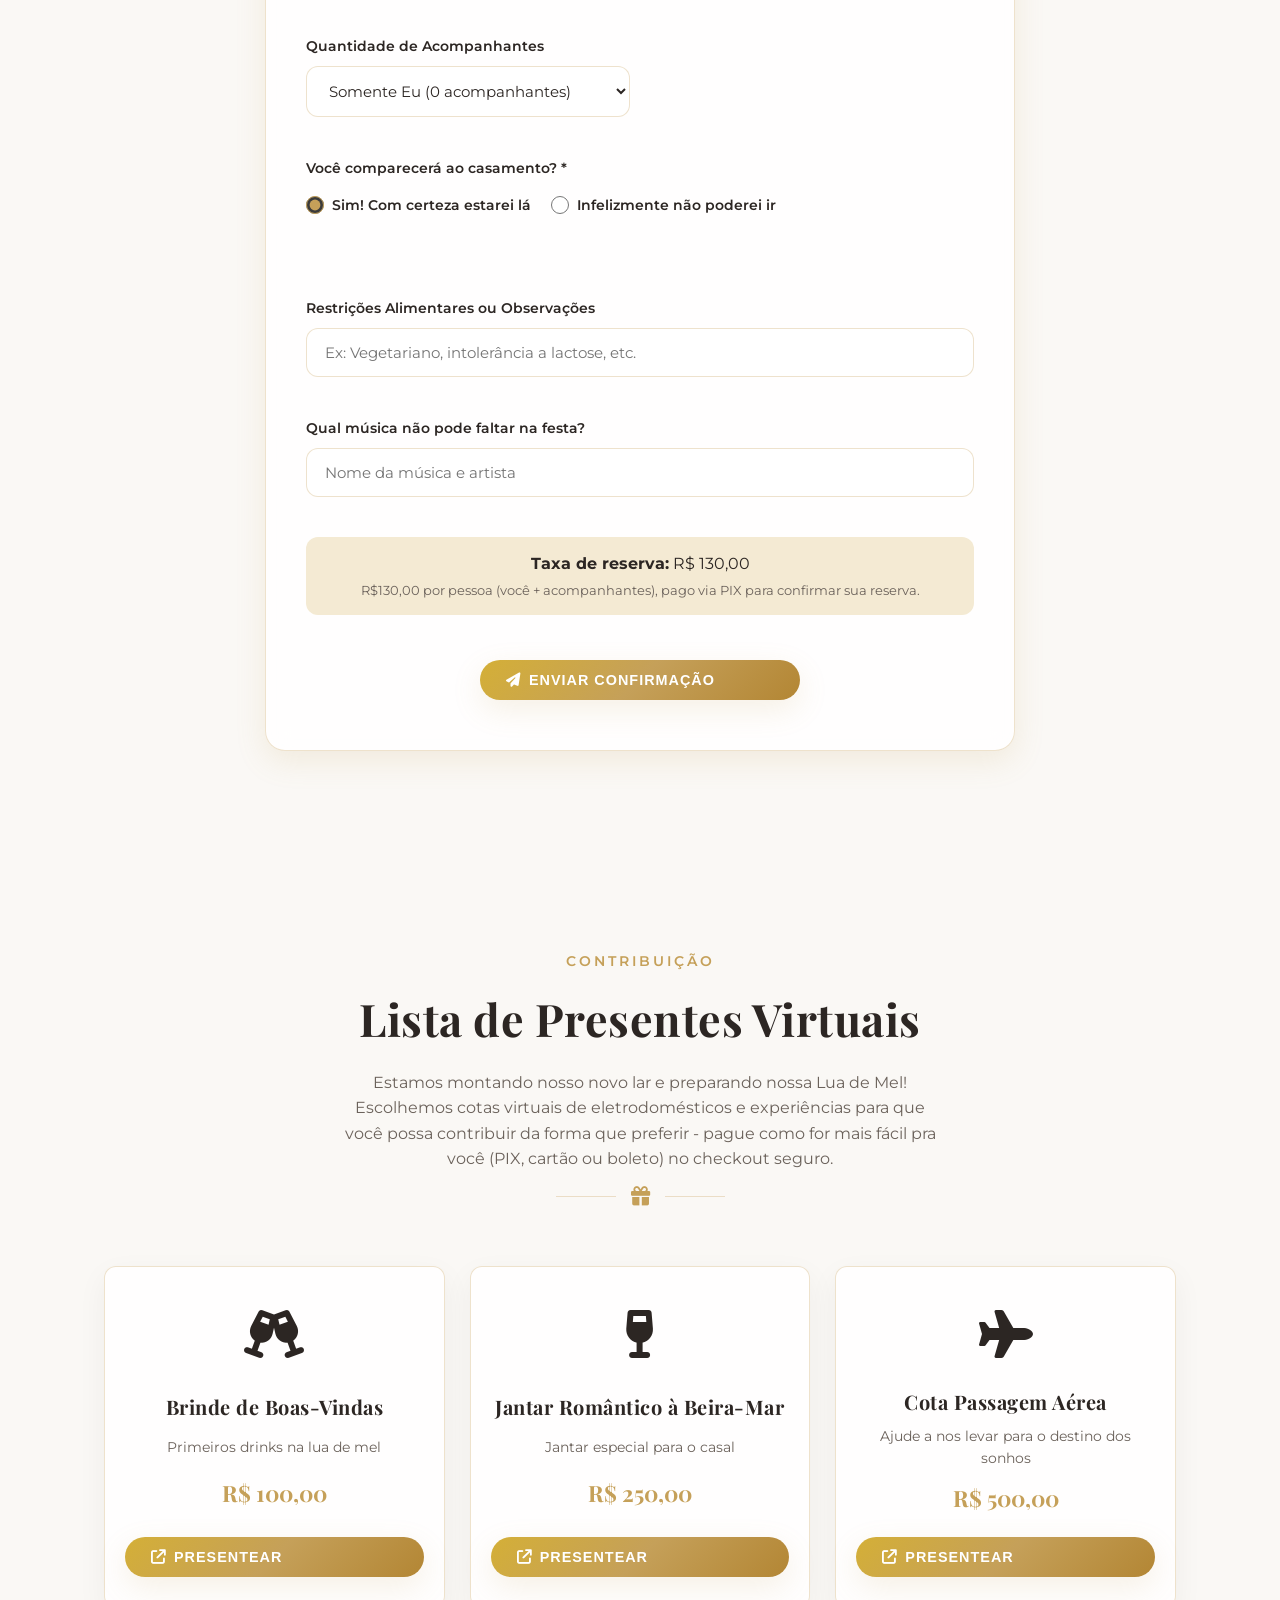
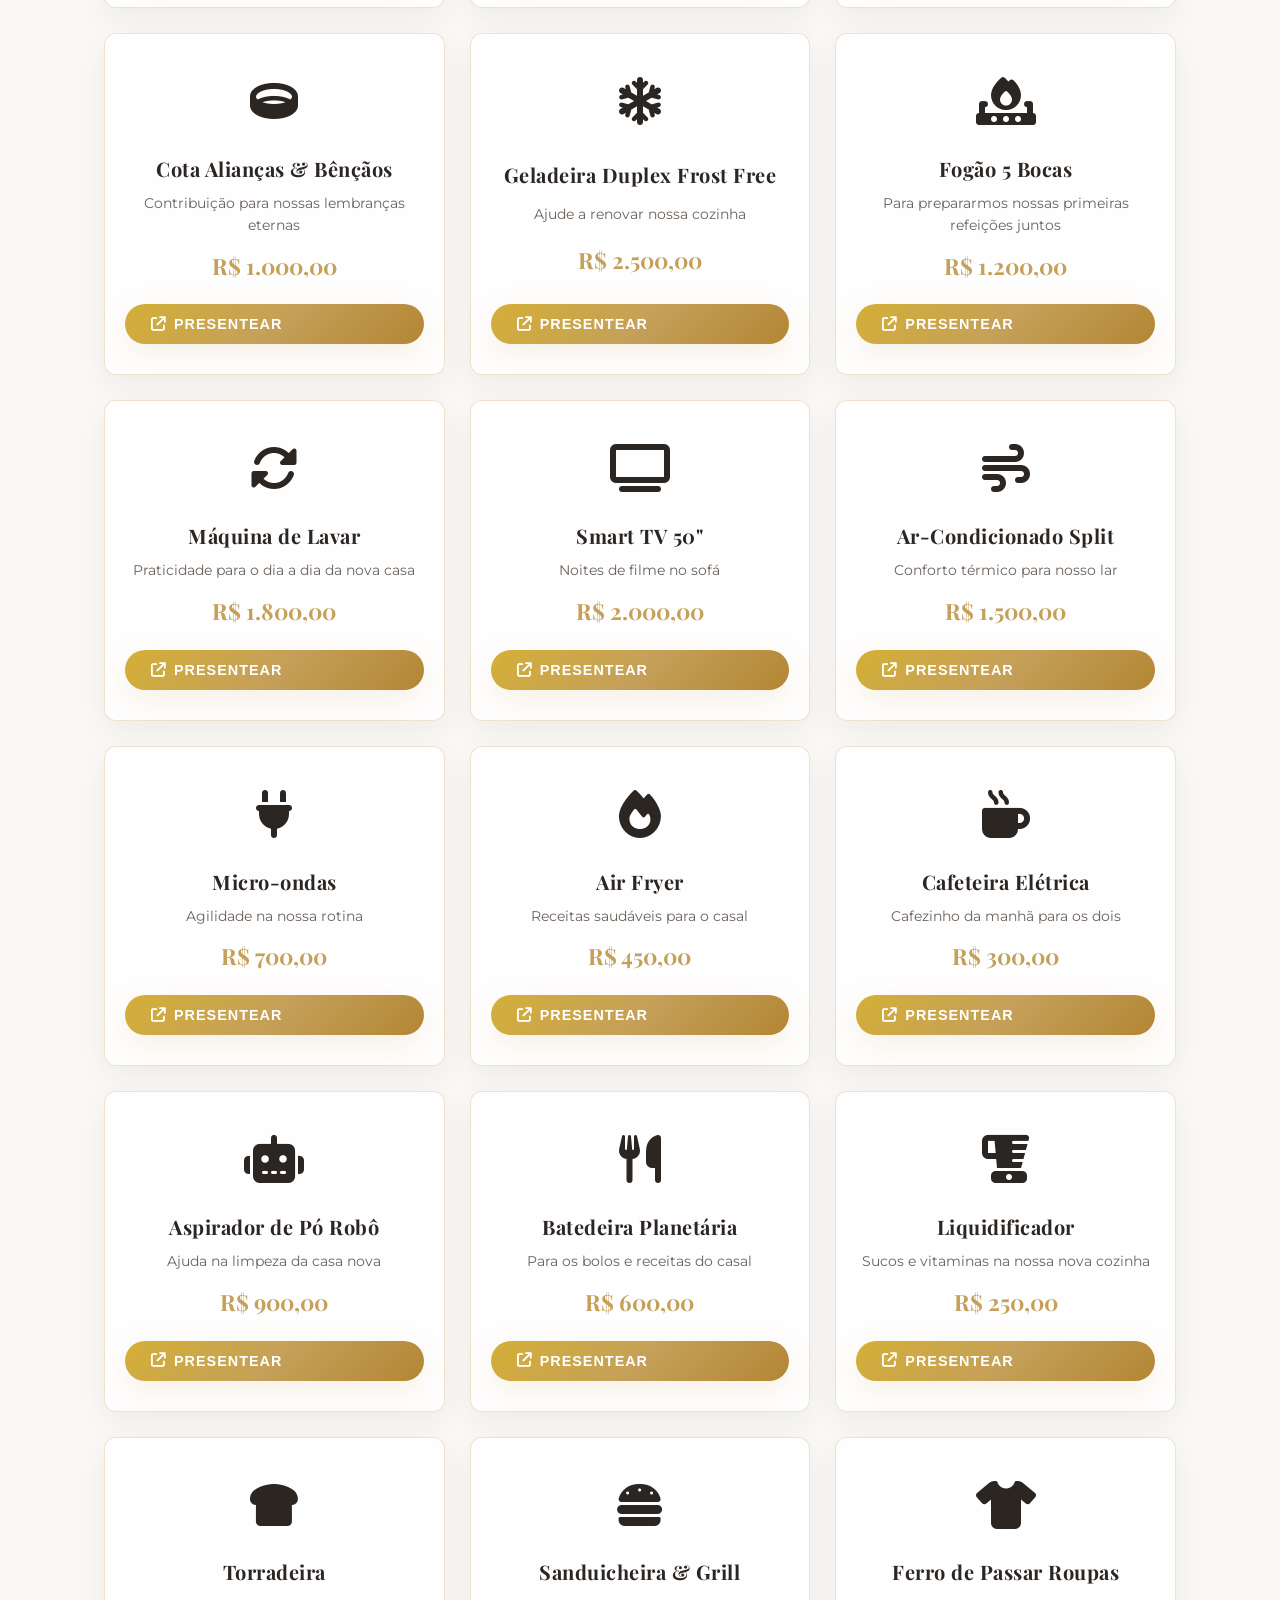
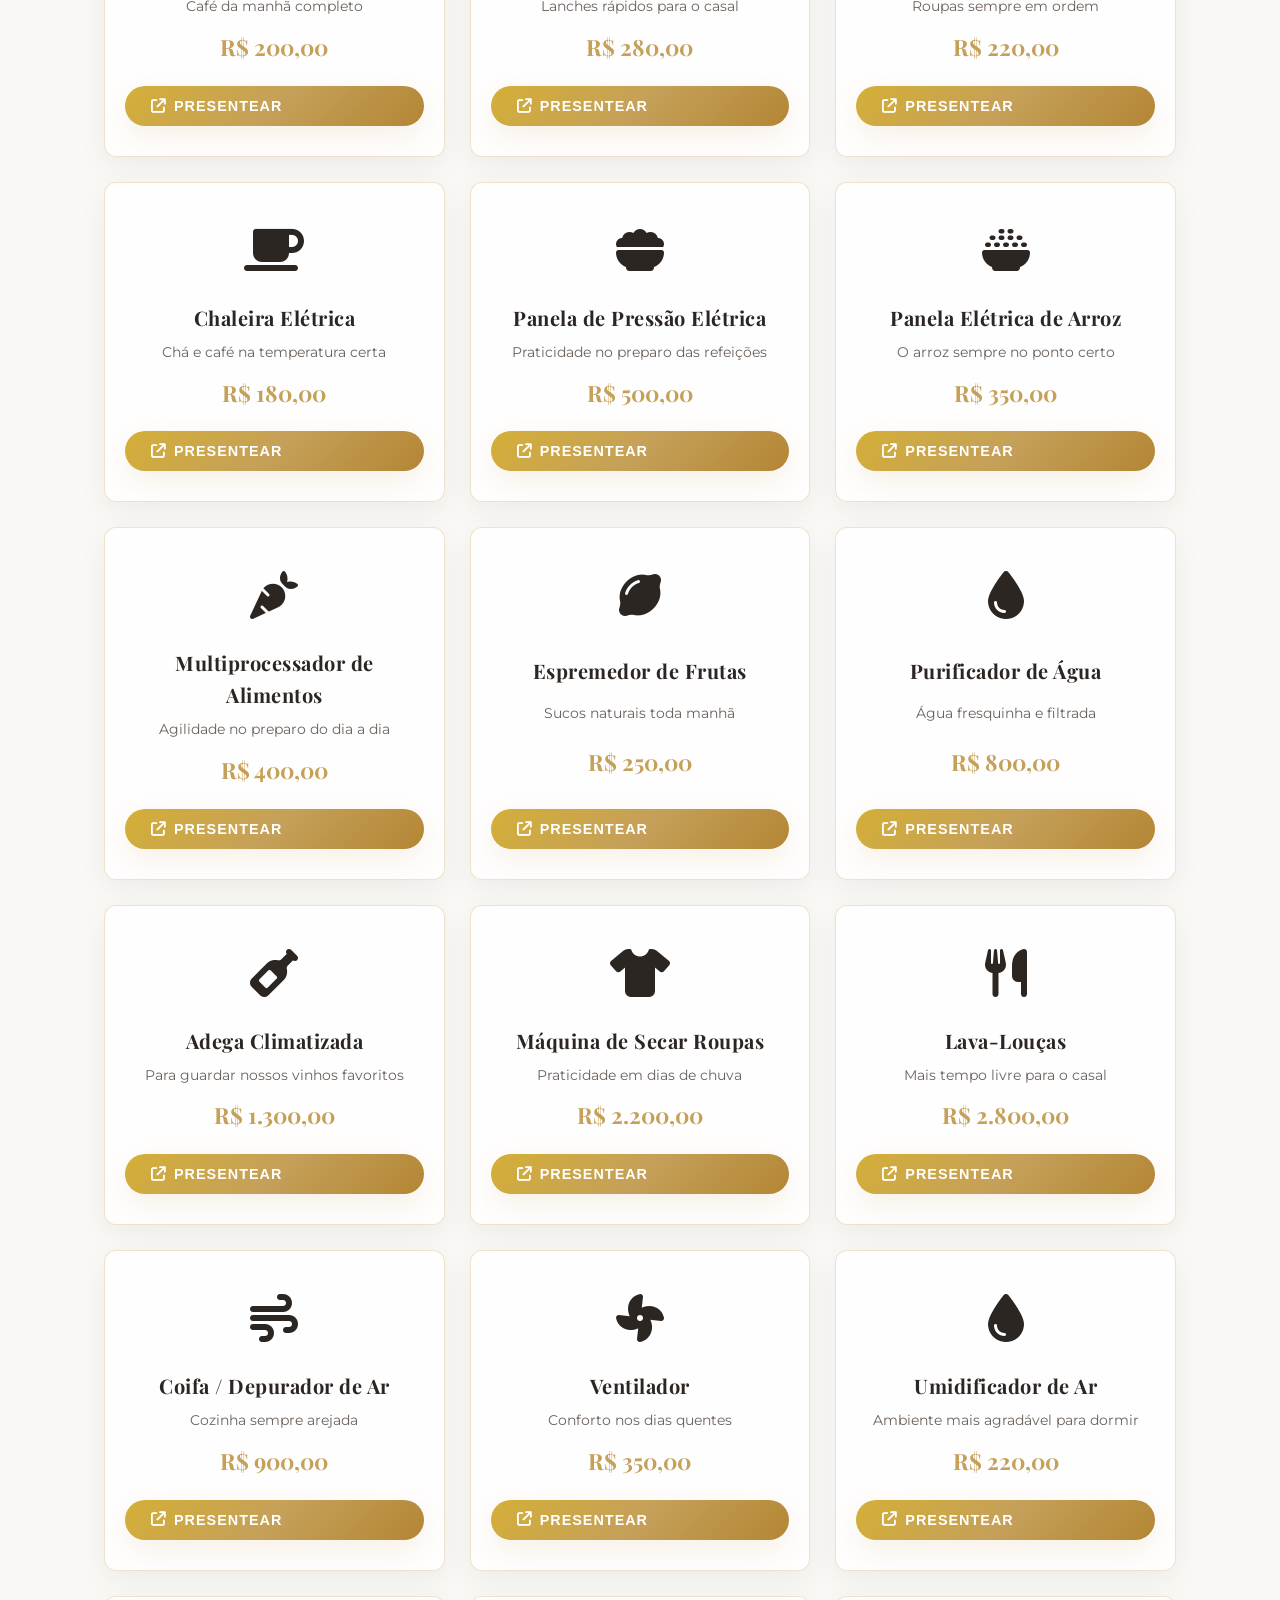
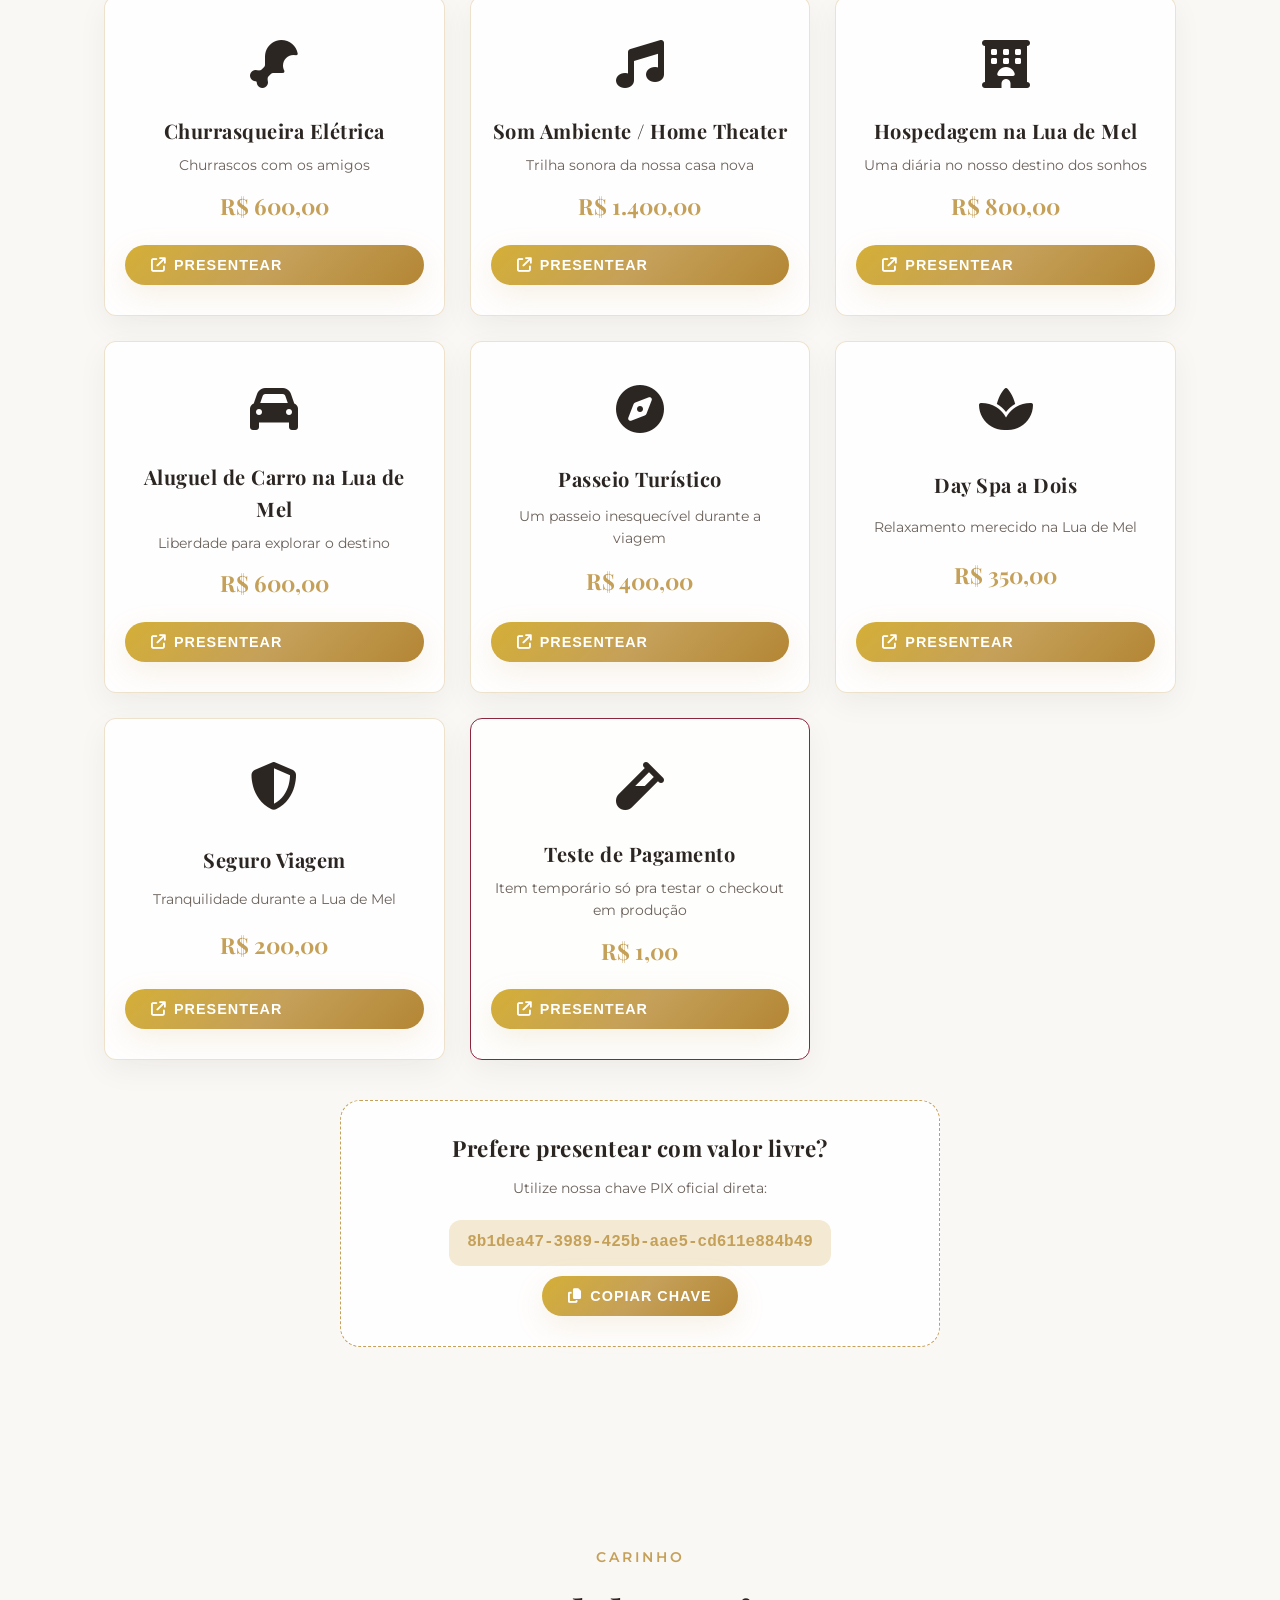
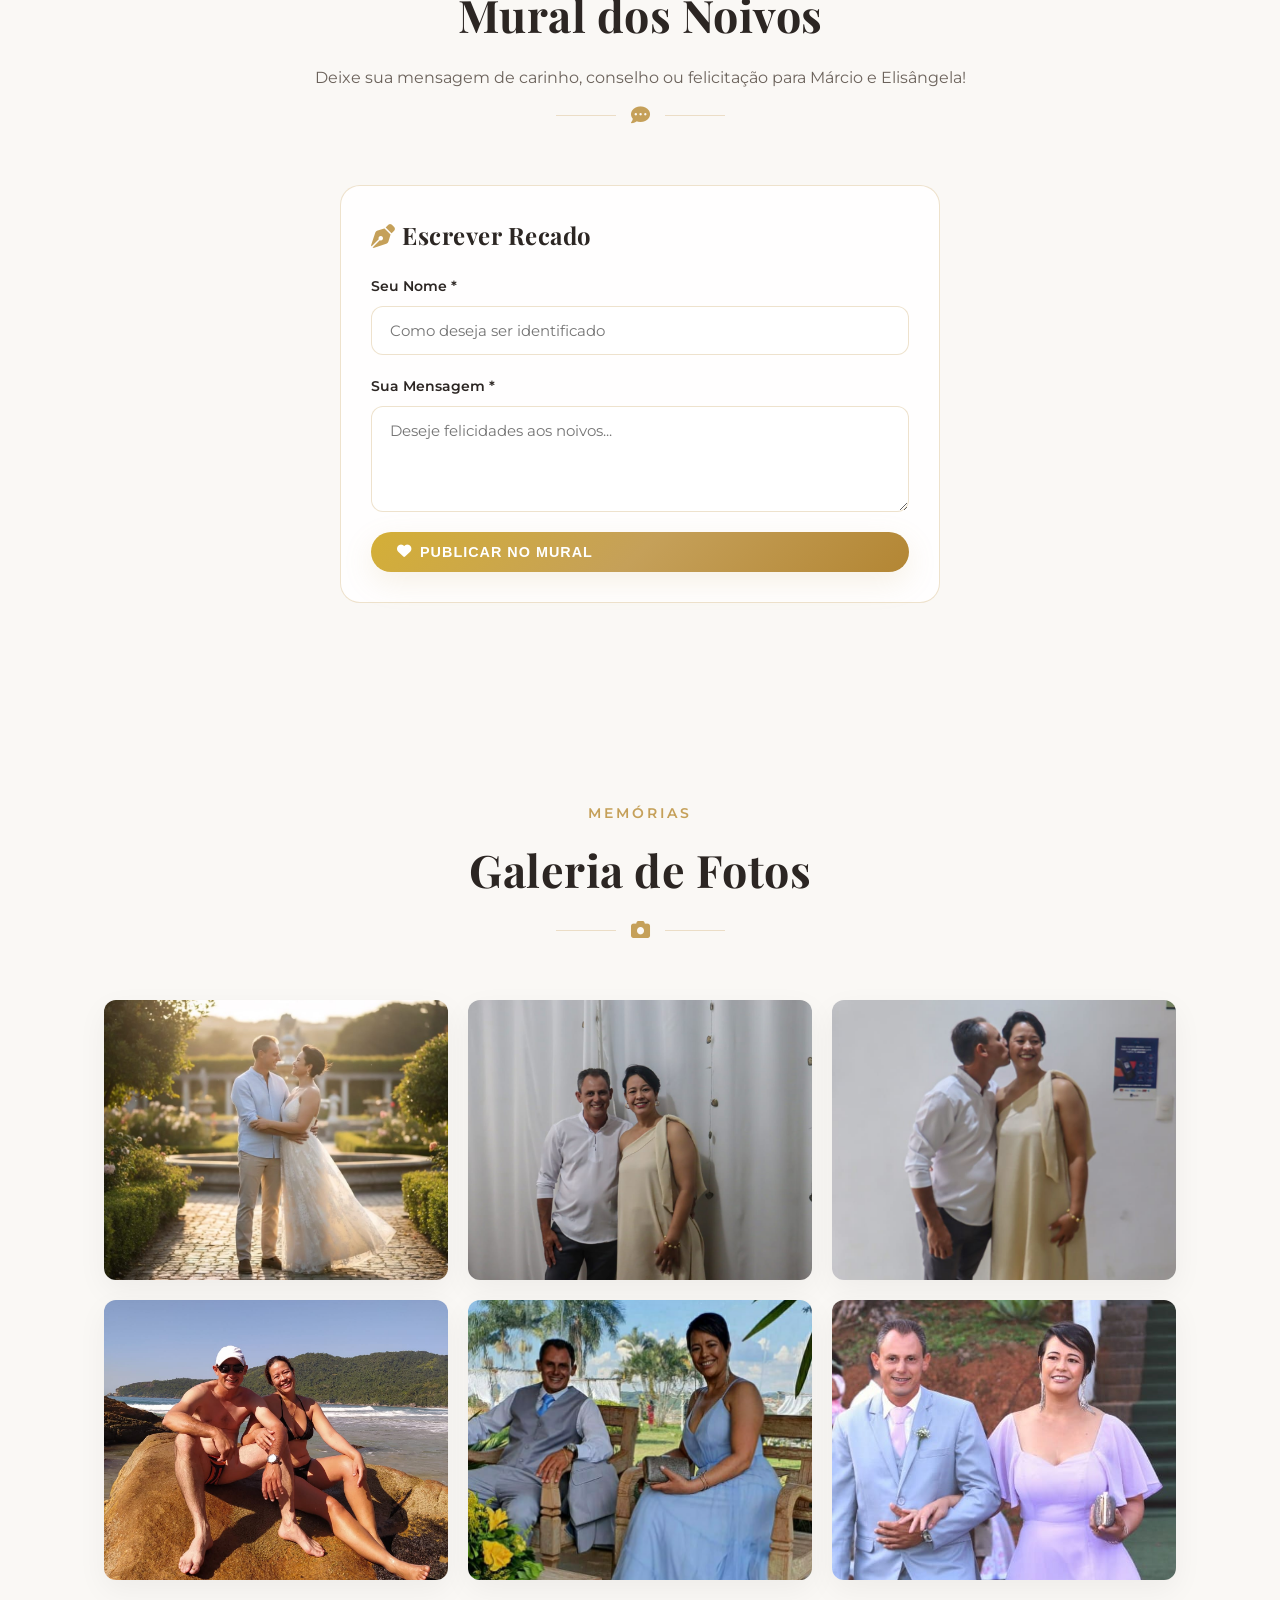
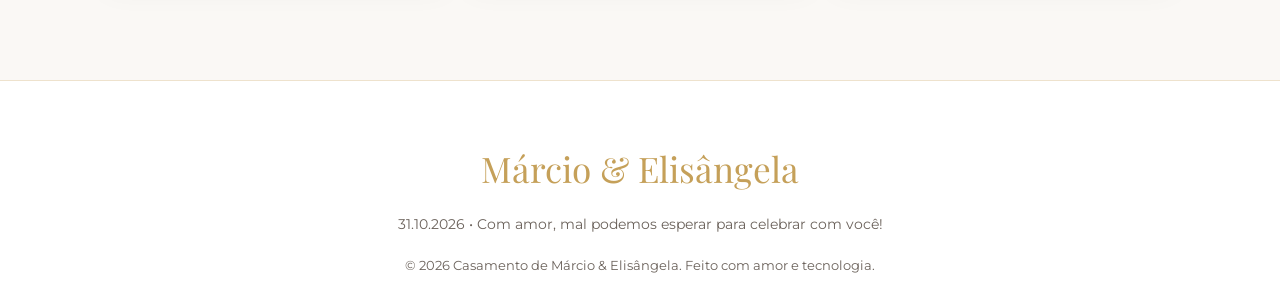
==== commit 5ed81720: "Migra o checkout de pagamento do PagBank para o Mercado Pago O PagBank exigia liberação manual de al" ====
--- a/index.html
+++ b/index.html
@@ -259,7 +259,7 @@
     <div class="section-header">
       <span class="section-tag">CONTRIBUIÇÃO</span>
       <h2 class="section-title">Lista de Presentes Virtuais</h2>
-      <p style="color: var(--text-muted); max-width: 600px; margin: 10px auto 0;">Estamos montando nosso novo lar e preparando nossa Lua de Mel! Escolhemos cotas virtuais de eletrodomésticos e experiências para que você possa contribuir da forma que preferir - pague como for mais fácil pra você (PIX, cartão ou boleto) no checkout seguro do PagBank.</p>
+      <p style="color: var(--text-muted); max-width: 600px; margin: 10px auto 0;">Estamos montando nosso novo lar e preparando nossa Lua de Mel! Escolhemos cotas virtuais de eletrodomésticos e experiências para que você possa contribuir da forma que preferir - pague como for mais fácil pra você (PIX, cartão ou boleto) no checkout seguro.</p>
       <div class="section-divider" style="margin-top: 15px;">
         <span></span><i class="fa-solid fa-gift"></i><span></span>
       </div>
@@ -774,17 +774,17 @@
     <p style="font-size: 0.8rem; color: var(--text-muted);">© 2026 Casamento de Márcio & Elisângela. Feito com amor e tecnologia.</p>
   </footer>
 
-  <!-- Modal Pagamento RSVP (Checkout PagBank: PIX, cartão ou boleto) -->
+  <!-- Modal Pagamento RSVP (Checkout Mercado Pago: PIX, cartão ou boleto) -->
   <div class="modal" id="rsvp-payment-modal">
     <div class="pix-modal-box">
       <button class="modal-close" id="rsvp-payment-close">&times;</button>
       <h3 style="font-size: 1.6rem; color: var(--gold-primary); margin-bottom: 8px;">Pagamento da Reserva</h3>
       <p style="font-size: 0.9rem; color: var(--text-muted);" id="rsvp-payment-subtitle">Valor: R$ 130,00</p>
 
-      <p style="font-size: 0.9rem; margin-bottom: 20px;">Uma nova aba foi aberta com o checkout seguro do PagBank, onde você escolhe como prefere pagar (PIX, cartão ou boleto).</p>
+      <p style="font-size: 0.9rem; margin-bottom: 20px;">Uma nova aba foi aberta com o checkout seguro, onde você escolhe como prefere pagar (PIX, cartão ou boleto).</p>
 
       <a href="#" target="_blank" rel="noopener" class="btn-primary" id="rsvp-checkout-link" style="width: 100%; display: block; text-align: center;">
-        <i class="fa-solid fa-arrow-up-right-from-square"></i> Abrir Checkout PagBank
+        <i class="fa-solid fa-arrow-up-right-from-square"></i> Abrir Checkout Seguro
       </a>
 
       <button class="btn-secondary" id="btn-copy-rsvp-checkout" style="width: 100%; margin-top: 10px;">
@@ -797,7 +797,7 @@
     </div>
   </div>
 
-  <!-- Modal Presentear (Checkout PagBank: PIX, cartão ou boleto) -->
+  <!-- Modal Presentear (Checkout Mercado Pago: PIX, cartão ou boleto) -->
   <div class="modal" id="gift-payment-modal">
     <div class="pix-modal-box">
       <button class="modal-close" id="gift-payment-close">&times;</button>
@@ -819,10 +819,10 @@
       </div>
 
       <div id="gift-pix-details" style="display:none;">
-        <p style="font-size: 0.9rem; margin-bottom: 20px;">Uma nova aba foi aberta com o checkout seguro do PagBank, onde você escolhe como prefere pagar (PIX, cartão ou boleto).</p>
+        <p style="font-size: 0.9rem; margin-bottom: 20px;">Uma nova aba foi aberta com o checkout seguro, onde você escolhe como prefere pagar (PIX, cartão ou boleto).</p>
 
         <a href="#" target="_blank" rel="noopener" class="btn-primary" id="gift-checkout-link" style="width: 100%; display: block; text-align: center;">
-          <i class="fa-solid fa-arrow-up-right-from-square"></i> Abrir Checkout PagBank
+          <i class="fa-solid fa-arrow-up-right-from-square"></i> Abrir Checkout Seguro
         </a>
 
         <button class="btn-secondary" id="btn-copy-gift-checkout" style="width: 100%; margin-top: 10px;">
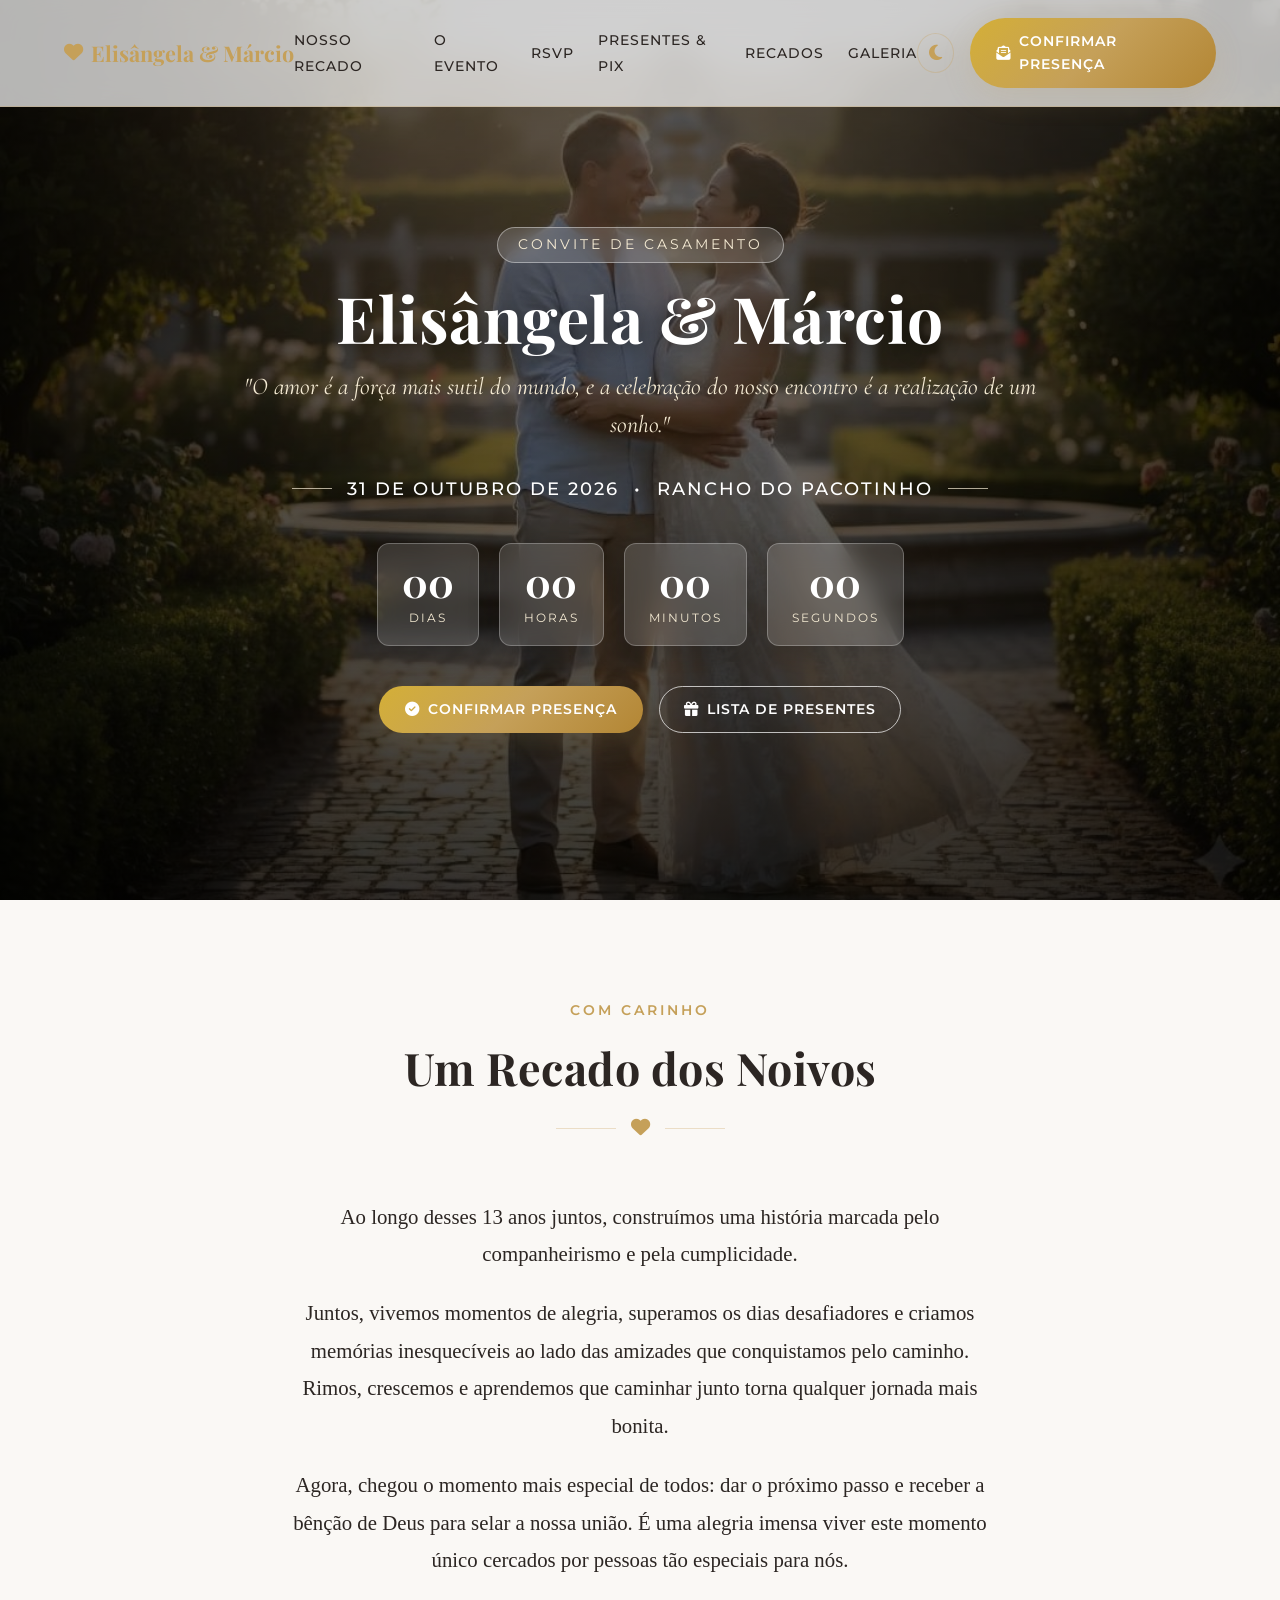
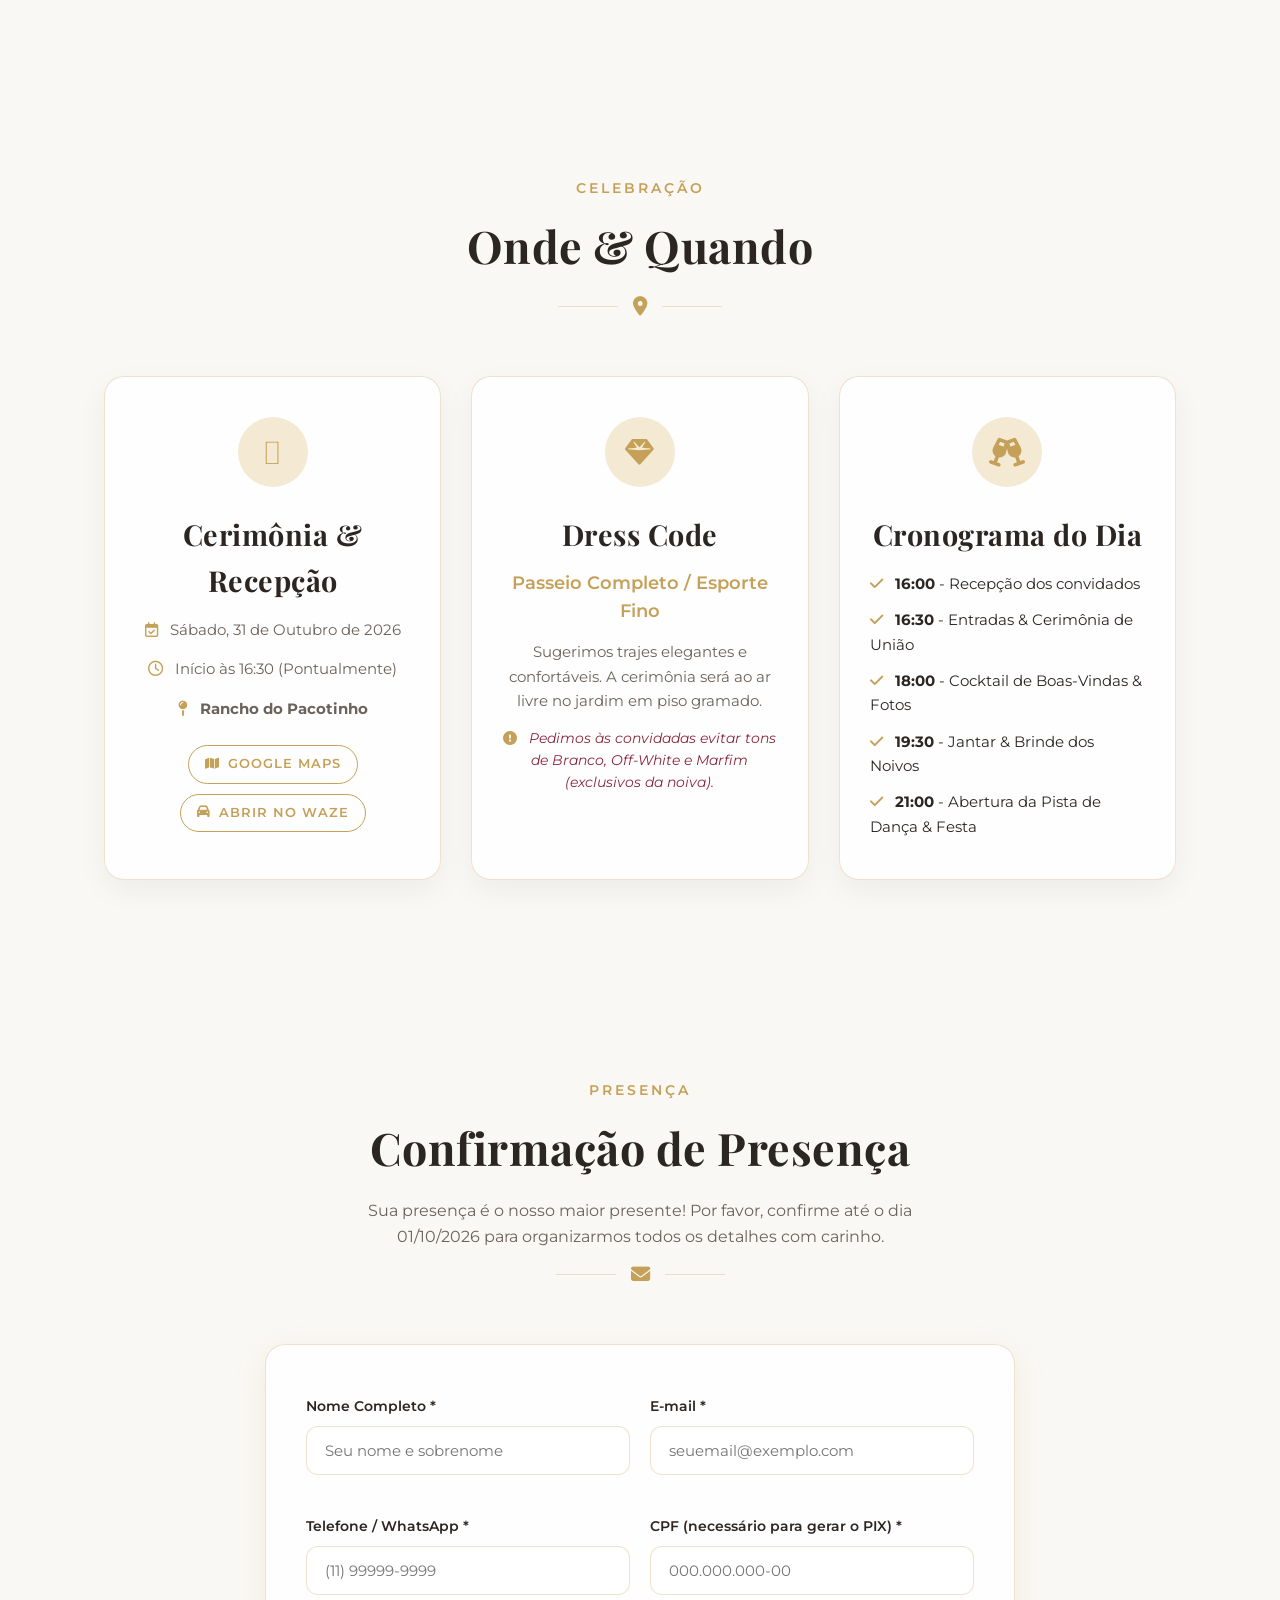
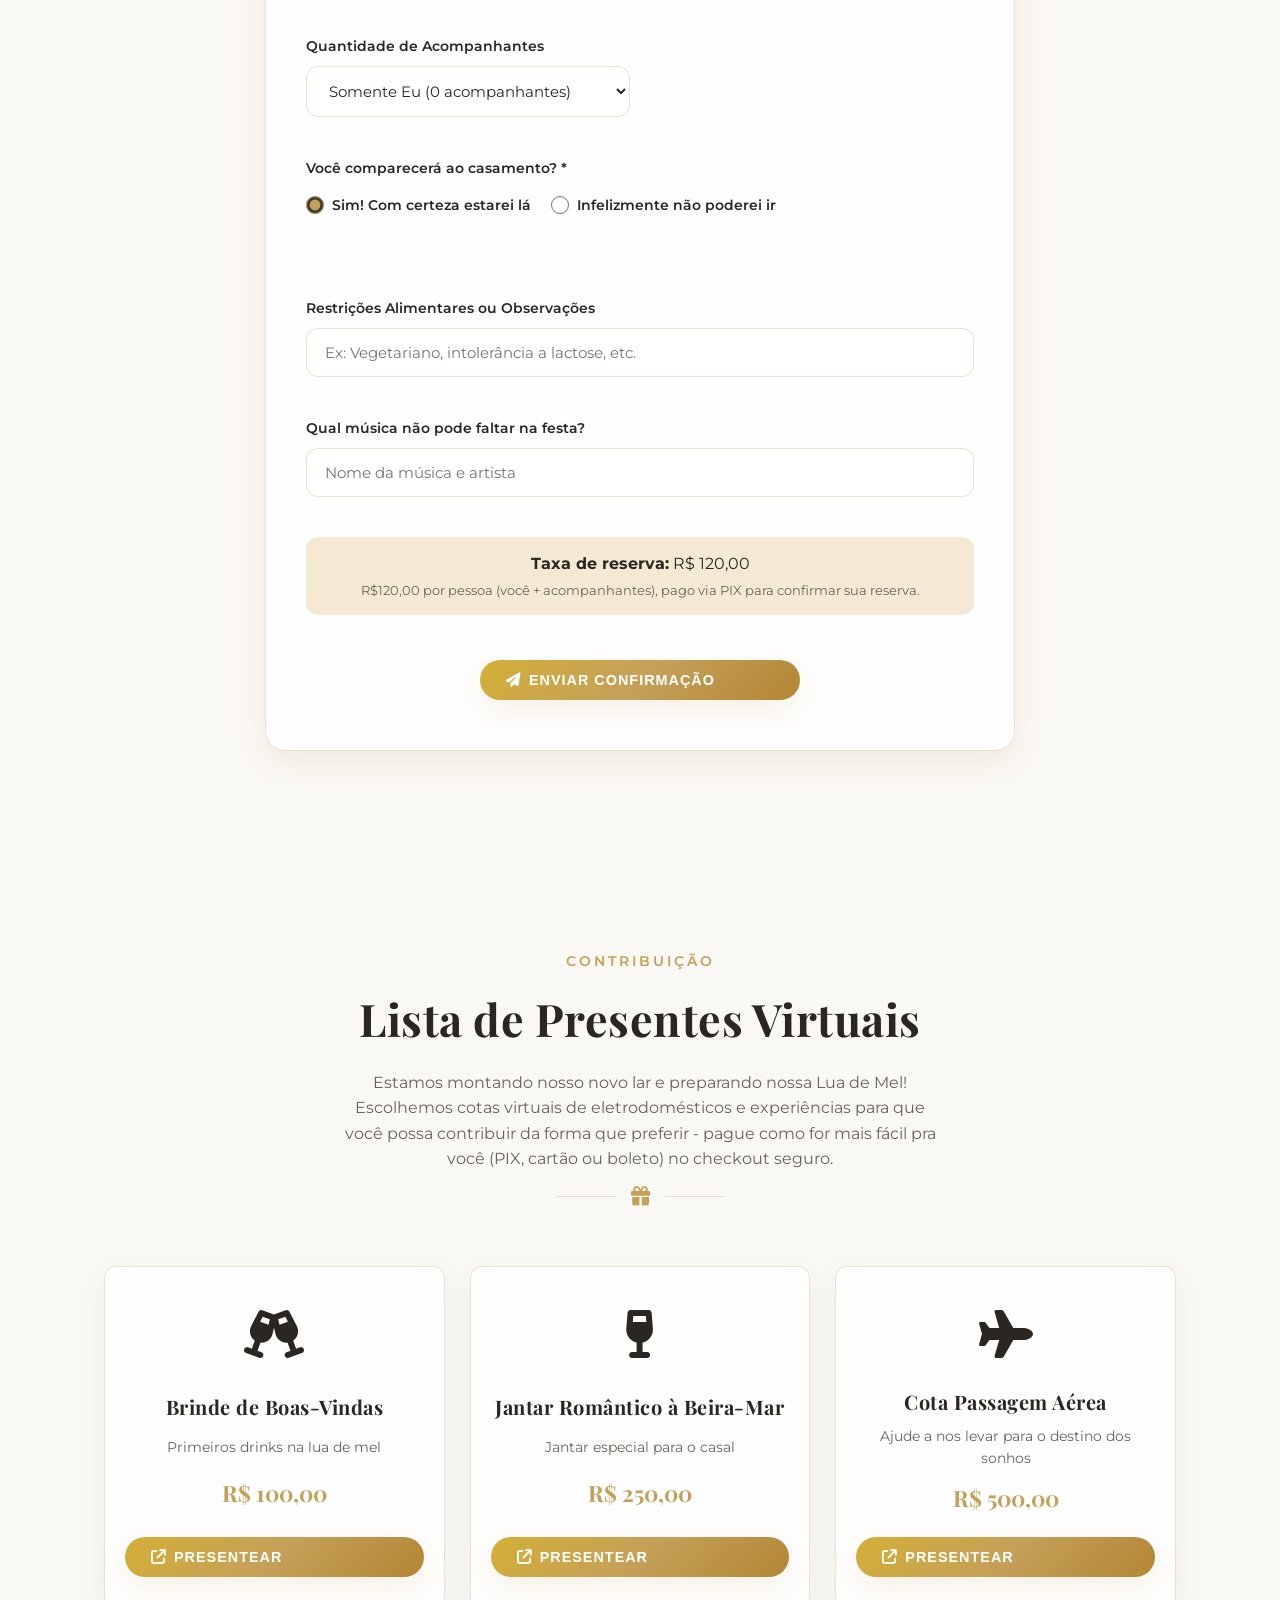
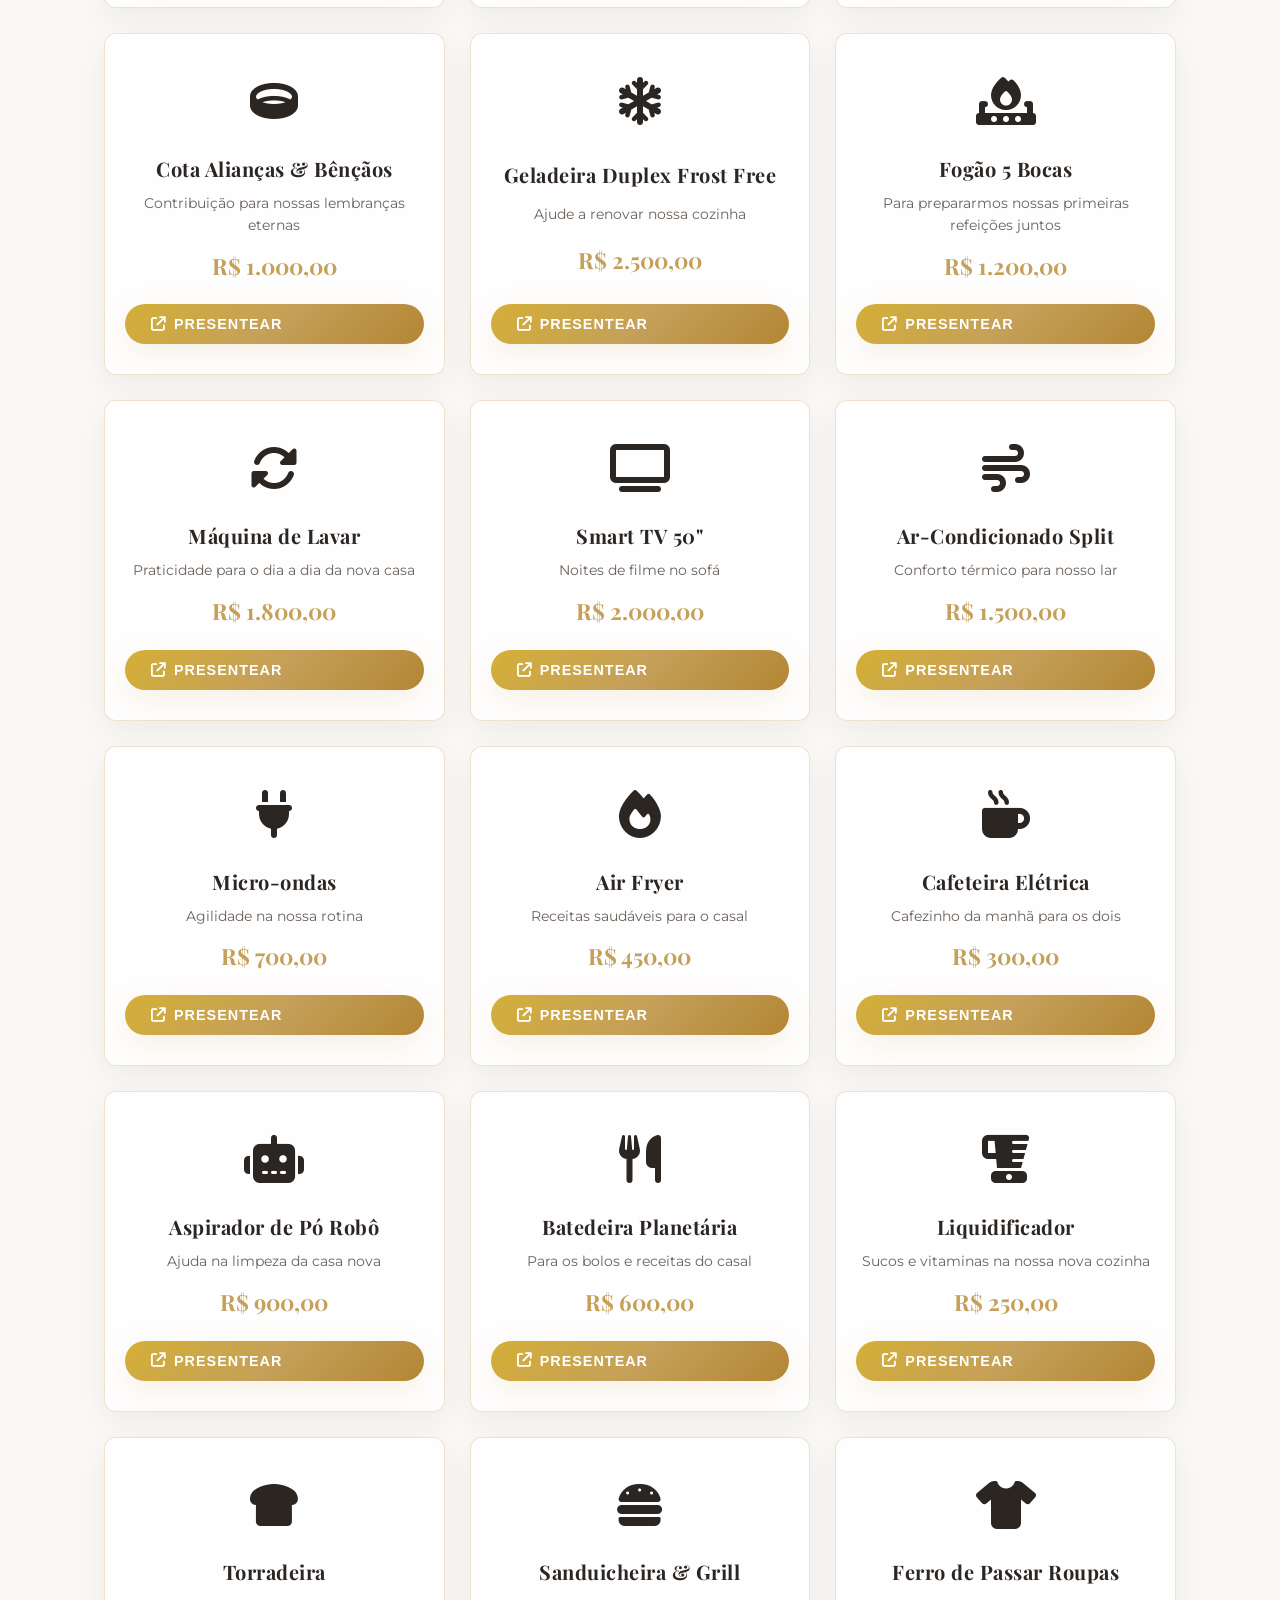
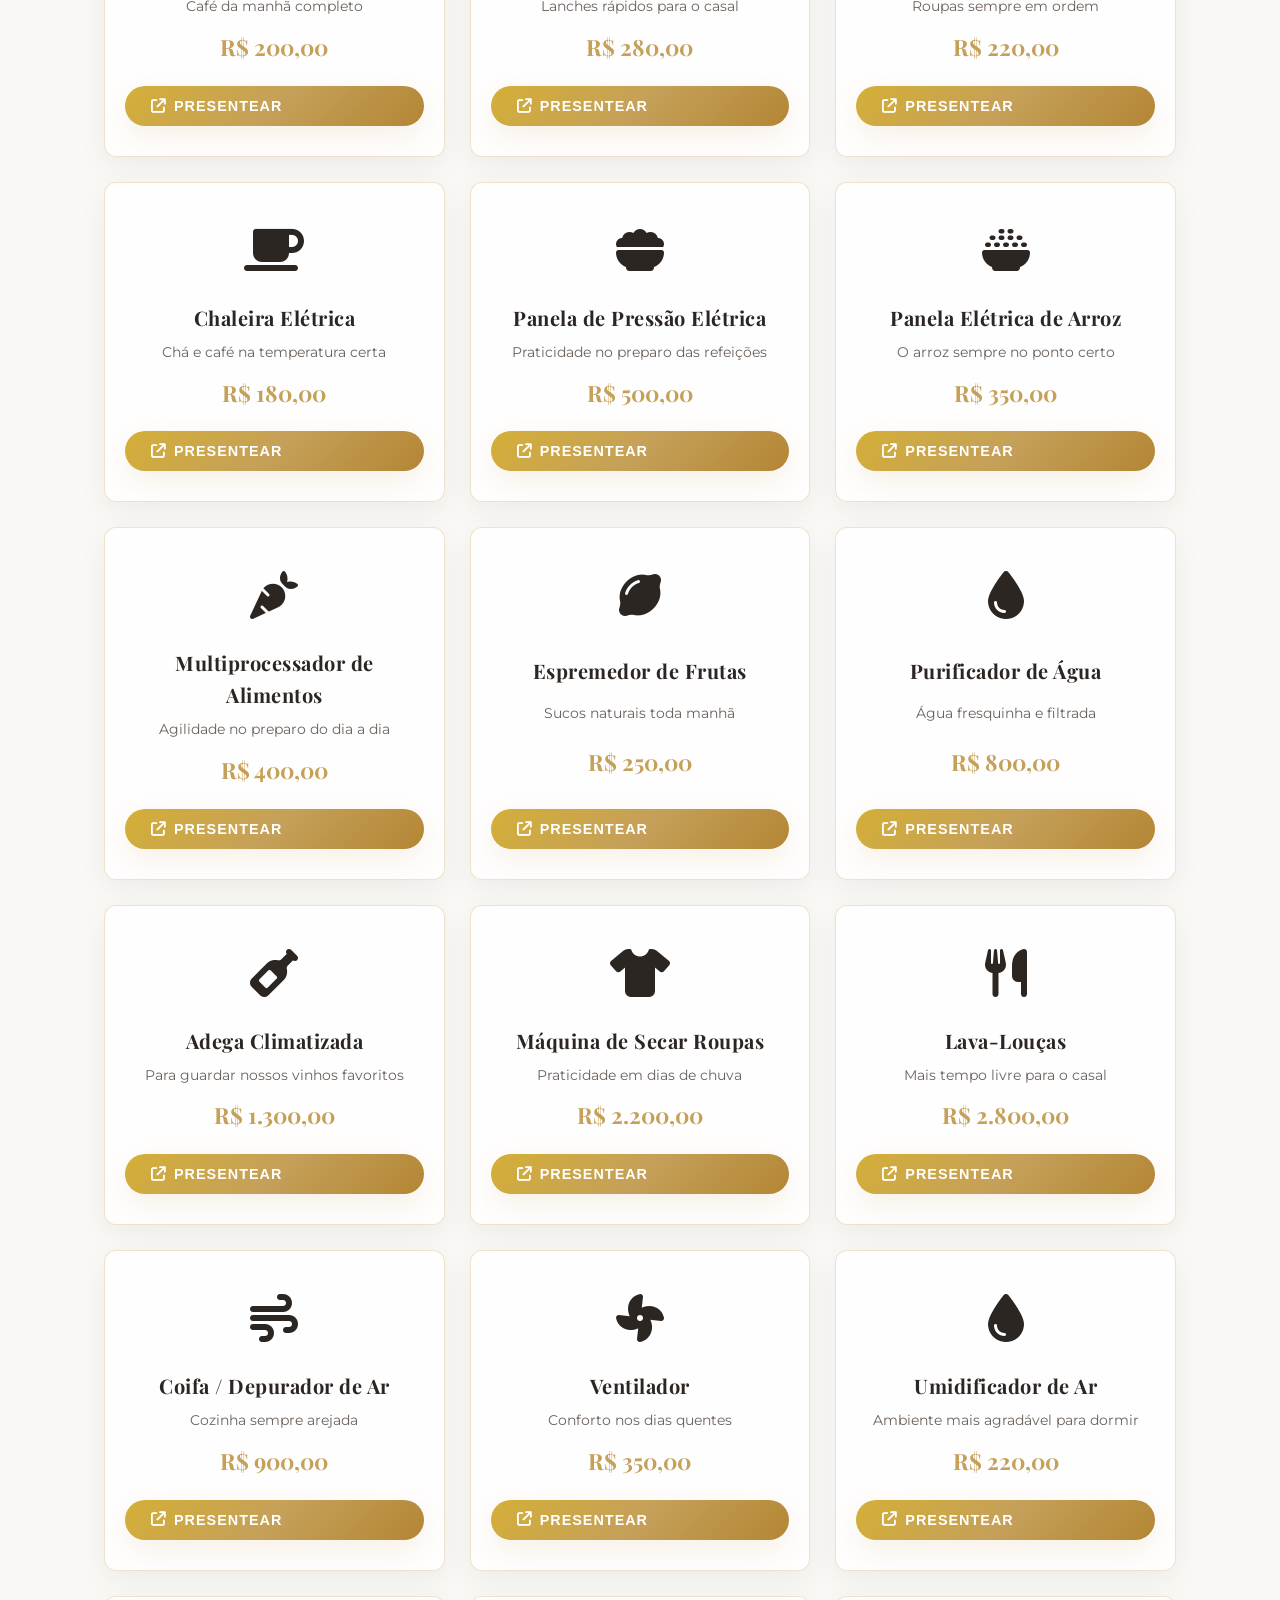
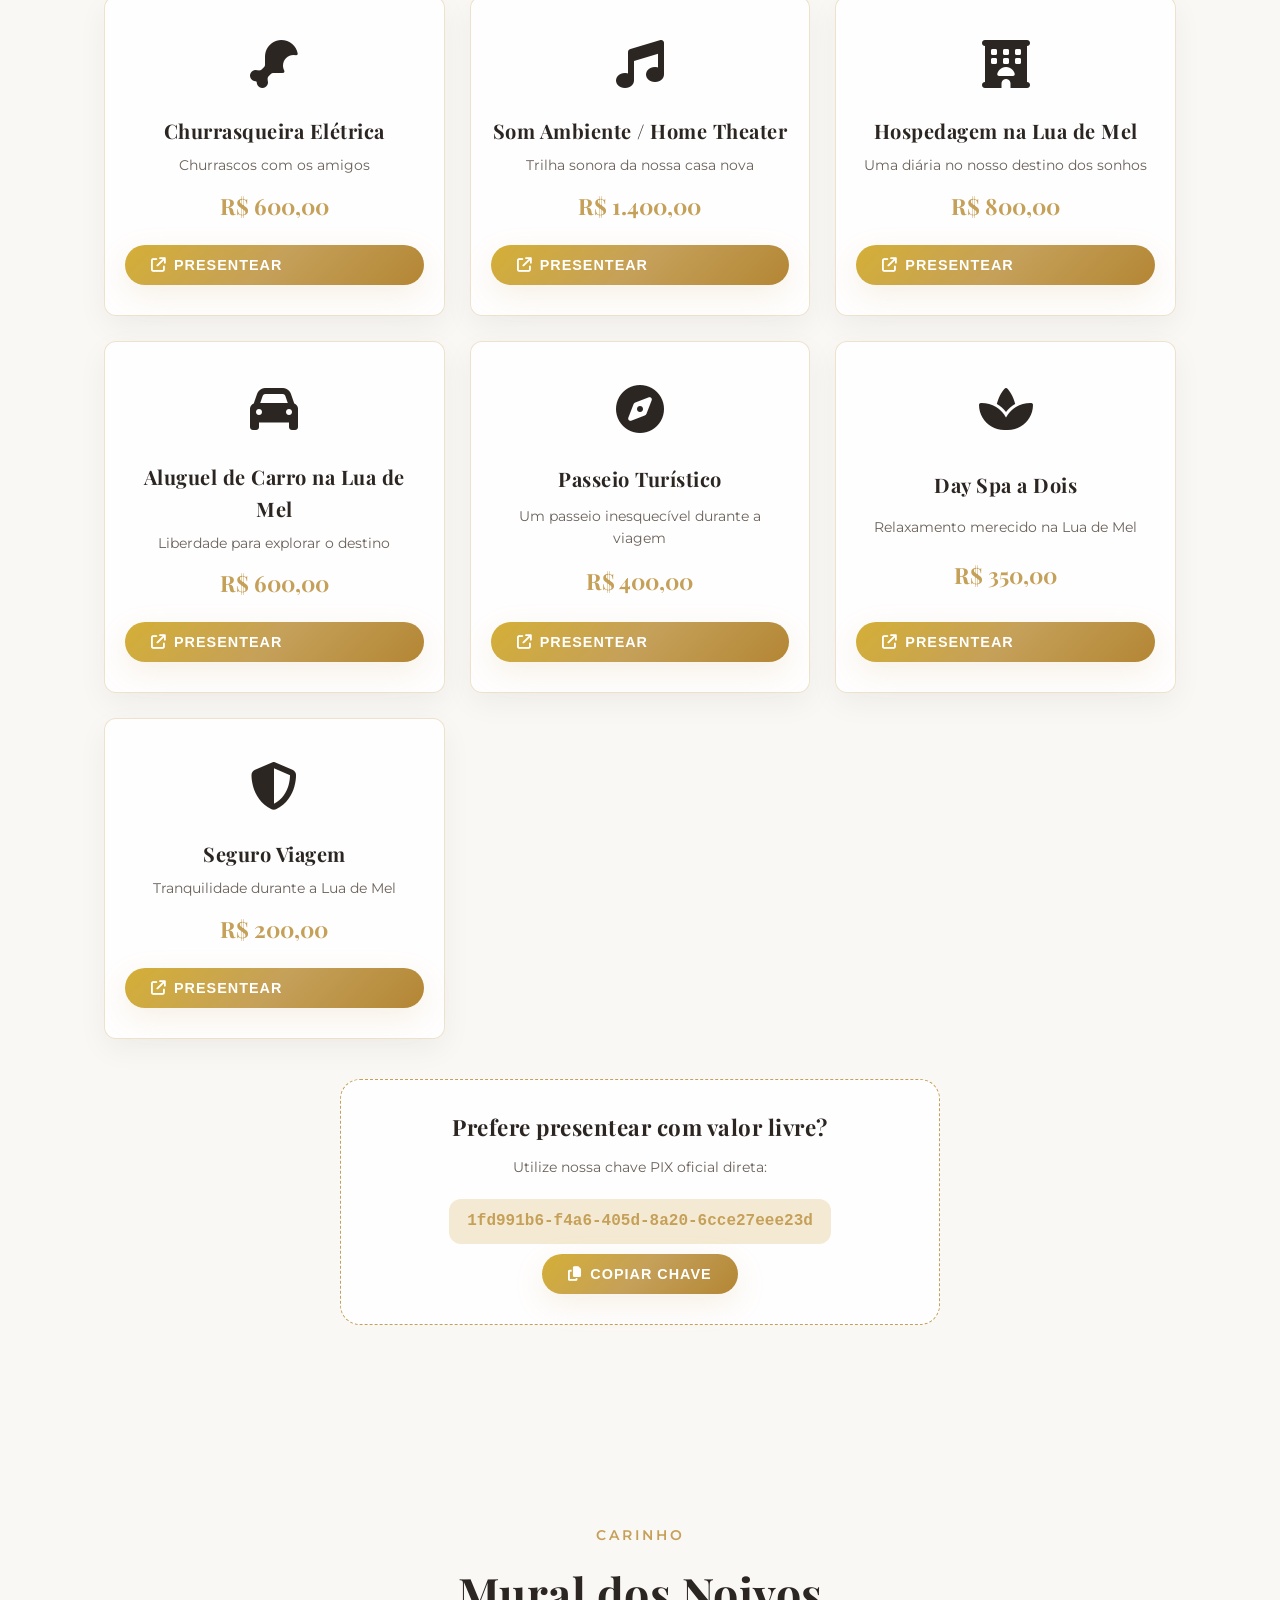
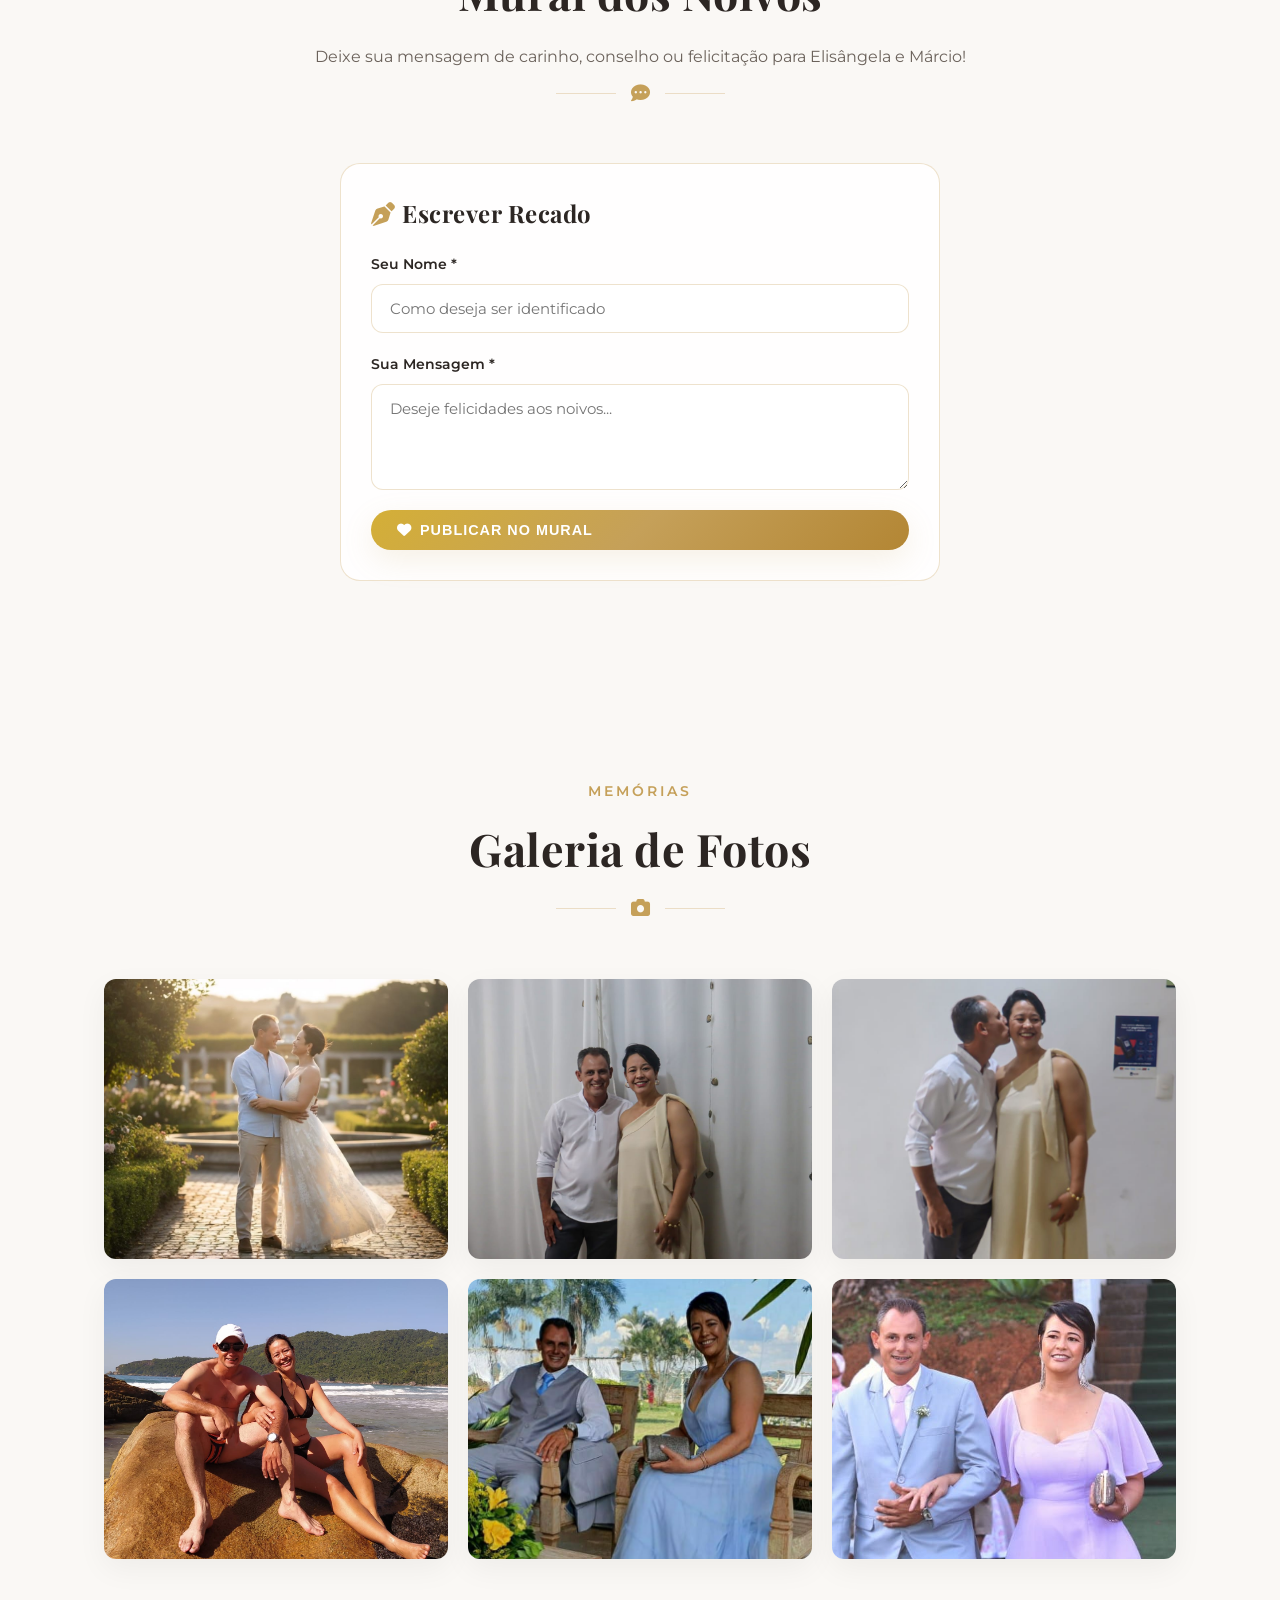
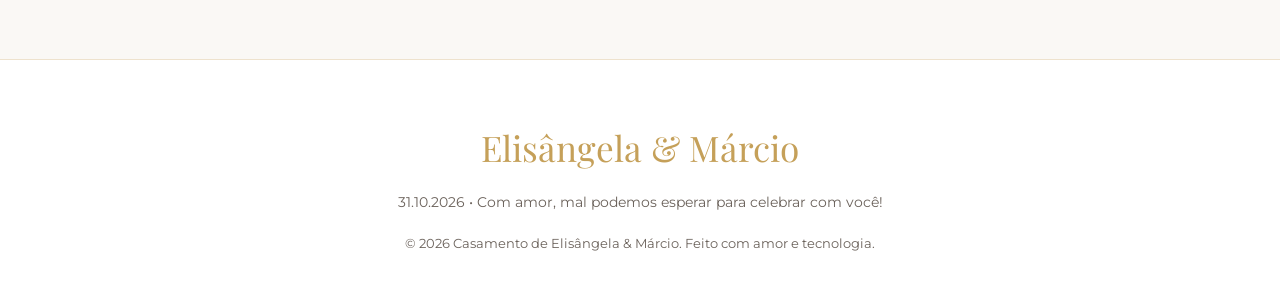
==== commit 01199b1b: "Remove item de teste, inverte ordem dos nomes, novo favicon com logo real e ajusta valores (taxa R$1" ====
--- a/index.html
+++ b/index.html
@@ -3,8 +3,8 @@
 <head>
   <meta charset="UTF-8">
   <meta name="viewport" content="width=device-width, initial-scale=1.0">
-  <title>Casamento de Márcio & Elisângela - Nossa União</title>
-  <meta name="description" content="Site oficial do casamento de Márcio & Elisângela. Confirme sua presença (RSVP), veja a lista de presentes, local da cerimônia e mural dos noivos.">
+  <title>Casamento de Elisângela & Márcio - Nossa União</title>
+  <meta name="description" content="Site oficial do casamento de Elisângela & Márcio. Confirme sua presença (RSVP), veja a lista de presentes, local da cerimônia e mural dos noivos.">
 
   <!-- Favicon -->
   <link rel="icon" type="image/svg+xml" href="favicon.svg">
@@ -25,7 +25,7 @@
   <header>
     <nav class="navbar" id="navbar">
       <a href="#hero" class="nav-brand">
-        <i class="fa-solid fa-heart" style="font-size: 1.2rem;"></i> Márcio & Elisângela
+        <i class="fa-solid fa-heart" style="font-size: 1.2rem;"></i> Elisângela & Márcio
       </a>
       
       <button class="mobile-toggle" id="mobile-toggle" aria-label="Abrir Menu">
@@ -57,7 +57,7 @@
     <div class="hero-overlay"></div>
     <div class="hero-content">
       <span class="hero-badge">CONVITE DE CASAMENTO</span>
-      <h1 class="hero-title">Márcio & Elisângela</h1>
+      <h1 class="hero-title">Elisângela & Márcio</h1>
       <p class="hero-subtitle">"O amor é a força mais sutil do mundo, e a celebração do nosso encontro é a realização de um sonho."</p>
       
       <div class="hero-date">
@@ -240,8 +240,8 @@
           </div>
 
           <div class="form-group full-width" id="rsvp-total-wrapper" style="display:none; text-align:center; background: var(--gold-light); border-radius: var(--radius-md); padding: 14px;">
-            <strong>Taxa de reserva:</strong> <span id="rsvp-total-amount">R$ 130,00</span>
-            <p style="font-size:0.8rem; color: var(--text-muted); margin-top:4px;">R$130,00 por pessoa (você + acompanhantes), pago via PIX para confirmar sua reserva.</p>
+            <strong>Taxa de reserva:</strong> <span id="rsvp-total-amount">R$ 120,00</span>
+            <p style="font-size:0.8rem; color: var(--text-muted); margin-top:4px;">R$120,00 por pessoa (você + acompanhantes), pago via PIX para confirmar sua reserva.</p>
           </div>
         </div>
 
@@ -673,16 +673,6 @@
         </button>
       </div>
 
-      <!-- Item de teste - REMOVER depois de validar o pagamento em produção -->
-      <div class="gift-card" style="border-color: var(--rose-accent);">
-        <div class="gift-emoji"><i class="fa-solid fa-vial"></i></div>
-        <h3 class="gift-title">Teste de Pagamento</h3>
-        <p class="gift-desc">Item temporário só pra testar o checkout em produção</p>
-        <div class="gift-price">R$ 1,00</div>
-        <button class="btn-primary btn-gift-pix" data-title="Teste de Pagamento" data-val="1.00">
-          <i class="fa-solid fa-arrow-up-right-from-square"></i> Presentear
-        </button>
-      </div>
     </div>
 
     <!-- Valor Livre Box -->
@@ -690,7 +680,7 @@
       <h3 style="font-size: 1.4rem; margin-bottom: 10px;">Prefere presentear com valor livre?</h3>
       <p style="font-size: 0.9rem; color: var(--text-muted); margin-bottom: 20px;">Utilize nossa chave PIX oficial direta:</p>
       <div style="display: flex; gap: 10px; justify-content: center; align-items: center; flex-wrap: wrap;">
-        <code style="background: var(--gold-light); color: var(--gold-primary); padding: 10px 18px; border-radius: var(--radius-md); font-weight: 700; font-size: 1rem;">8b1dea47-3989-425b-aae5-cd611e884b49</code>
+        <code style="background: var(--gold-light); color: var(--gold-primary); padding: 10px 18px; border-radius: var(--radius-md); font-weight: 700; font-size: 1rem;">1fd991b6-f4a6-405d-8a20-6cce27eee23d</code>
         <button class="btn-primary" id="btn-copy-main-pix">
           <i class="fa-solid fa-copy"></i> Copiar Chave
         </button>
@@ -703,7 +693,7 @@
     <div class="section-header">
       <span class="section-tag">CARINHO</span>
       <h2 class="section-title">Mural dos Noivos</h2>
-      <p style="color: var(--text-muted);">Deixe sua mensagem de carinho, conselho ou felicitação para Márcio e Elisângela!</p>
+      <p style="color: var(--text-muted);">Deixe sua mensagem de carinho, conselho ou felicitação para Elisângela e Márcio!</p>
       <div class="section-divider" style="margin-top: 15px;">
         <span></span><i class="fa-solid fa-comment-dots"></i><span></span>
       </div>
@@ -740,7 +730,7 @@
     </div>
 
     <div class="gallery-grid">
-      <div class="gallery-item" data-img="fotos/principal.jpeg" data-caption="Márcio & Elisângela - Ensaio ao Pôr do Sol">
+      <div class="gallery-item" data-img="fotos/principal.jpeg" data-caption="Elisângela & Márcio - Ensaio ao Pôr do Sol">
         <img src="fotos/principal.jpeg" alt="Galeria Foto 1">
         <div class="gallery-overlay"><i class="fa-solid fa-magnifying-glass-plus"></i></div>
       </div>
@@ -769,9 +759,9 @@
 
   <!-- Footer -->
   <footer>
-    <div class="footer-logo">Márcio & Elisângela</div>
+    <div class="footer-logo">Elisângela & Márcio</div>
     <p style="color: var(--text-muted); font-size: 0.9rem; margin-bottom: 20px;">31.10.2026 • Com amor, mal podemos esperar para celebrar com você!</p>
-    <p style="font-size: 0.8rem; color: var(--text-muted);">© 2026 Casamento de Márcio & Elisângela. Feito com amor e tecnologia.</p>
+    <p style="font-size: 0.8rem; color: var(--text-muted);">© 2026 Casamento de Elisângela & Márcio. Feito com amor e tecnologia.</p>
   </footer>
 
   <!-- Modal Pagamento RSVP (Checkout Mercado Pago: PIX, cartão ou boleto) -->
@@ -779,7 +769,7 @@
     <div class="pix-modal-box">
       <button class="modal-close" id="rsvp-payment-close">&times;</button>
       <h3 style="font-size: 1.6rem; color: var(--gold-primary); margin-bottom: 8px;">Pagamento da Reserva</h3>
-      <p style="font-size: 0.9rem; color: var(--text-muted);" id="rsvp-payment-subtitle">Valor: R$ 130,00</p>
+      <p style="font-size: 0.9rem; color: var(--text-muted);" id="rsvp-payment-subtitle">Valor: R$ 120,00</p>
 
       <p style="font-size: 0.9rem; margin-bottom: 20px;">Uma nova aba foi aberta com o checkout seguro, onde você escolhe como prefere pagar (PIX, cartão ou boleto).</p>
 
